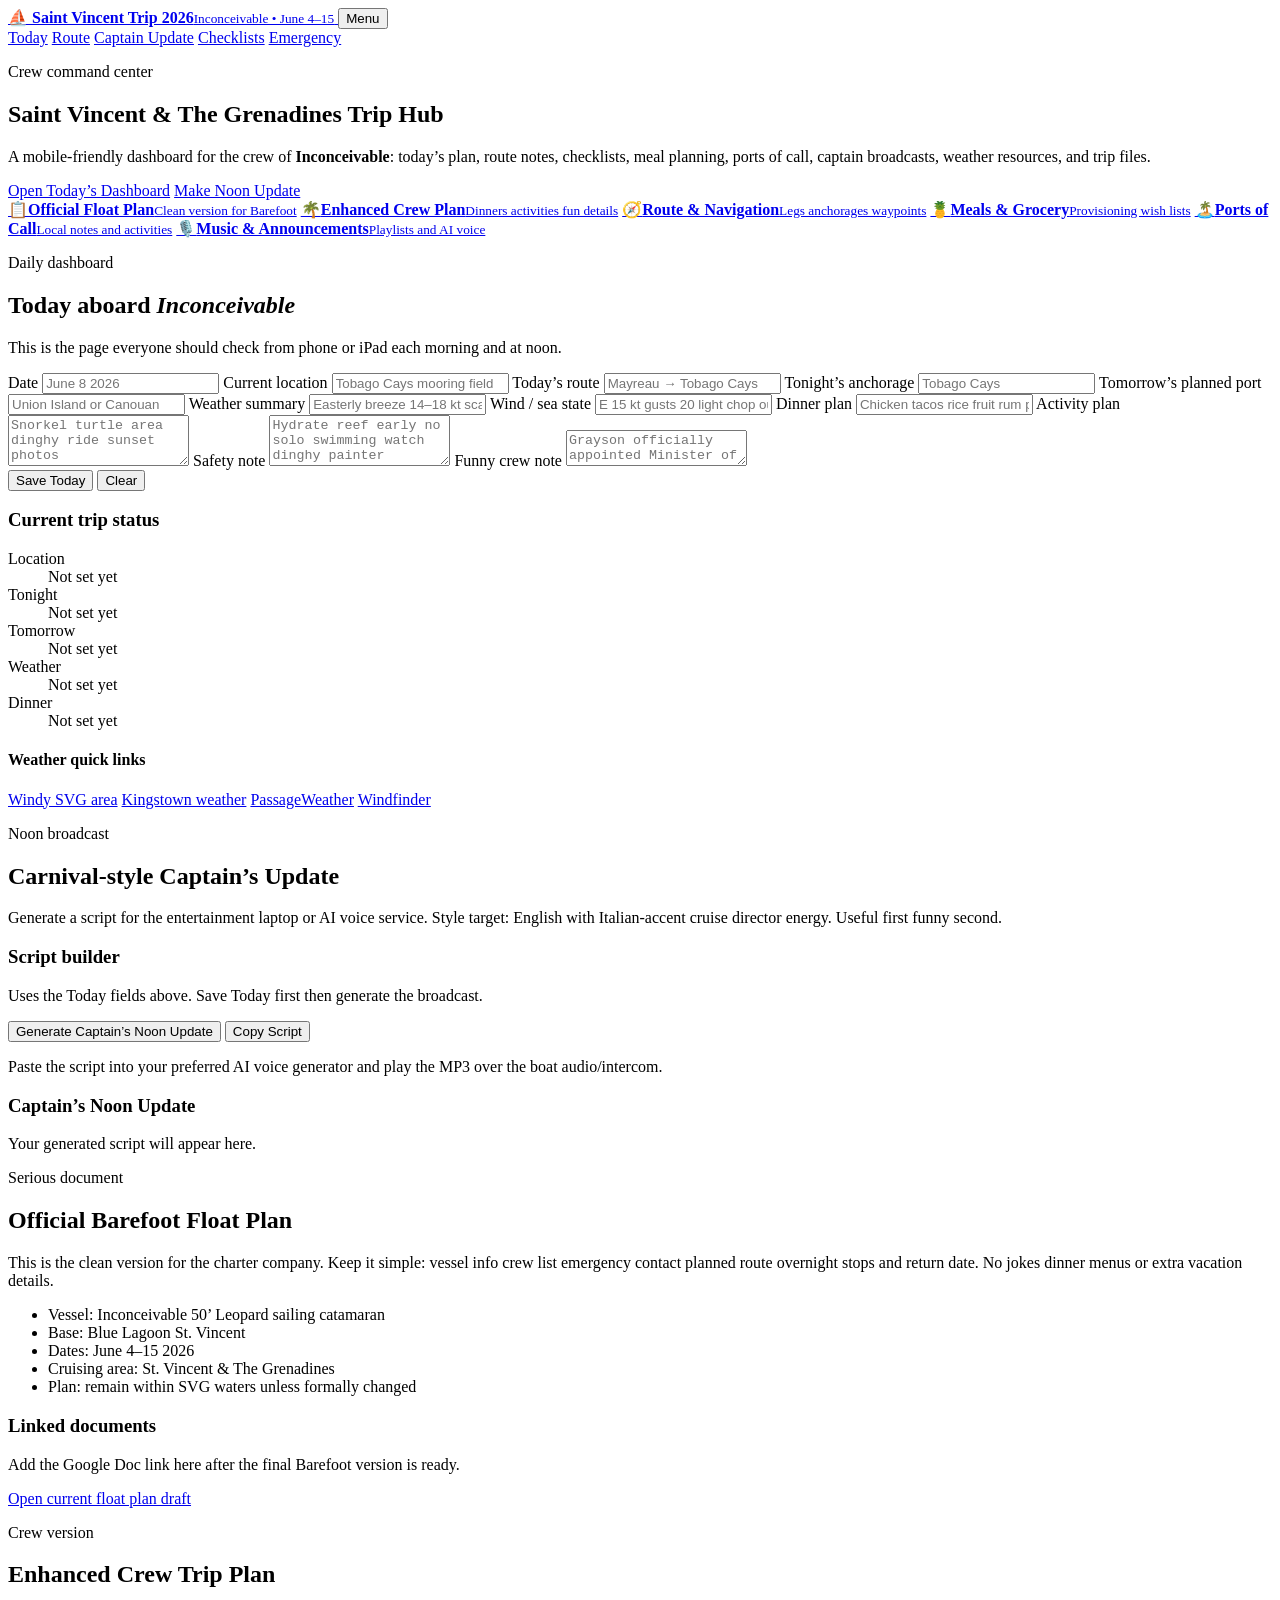
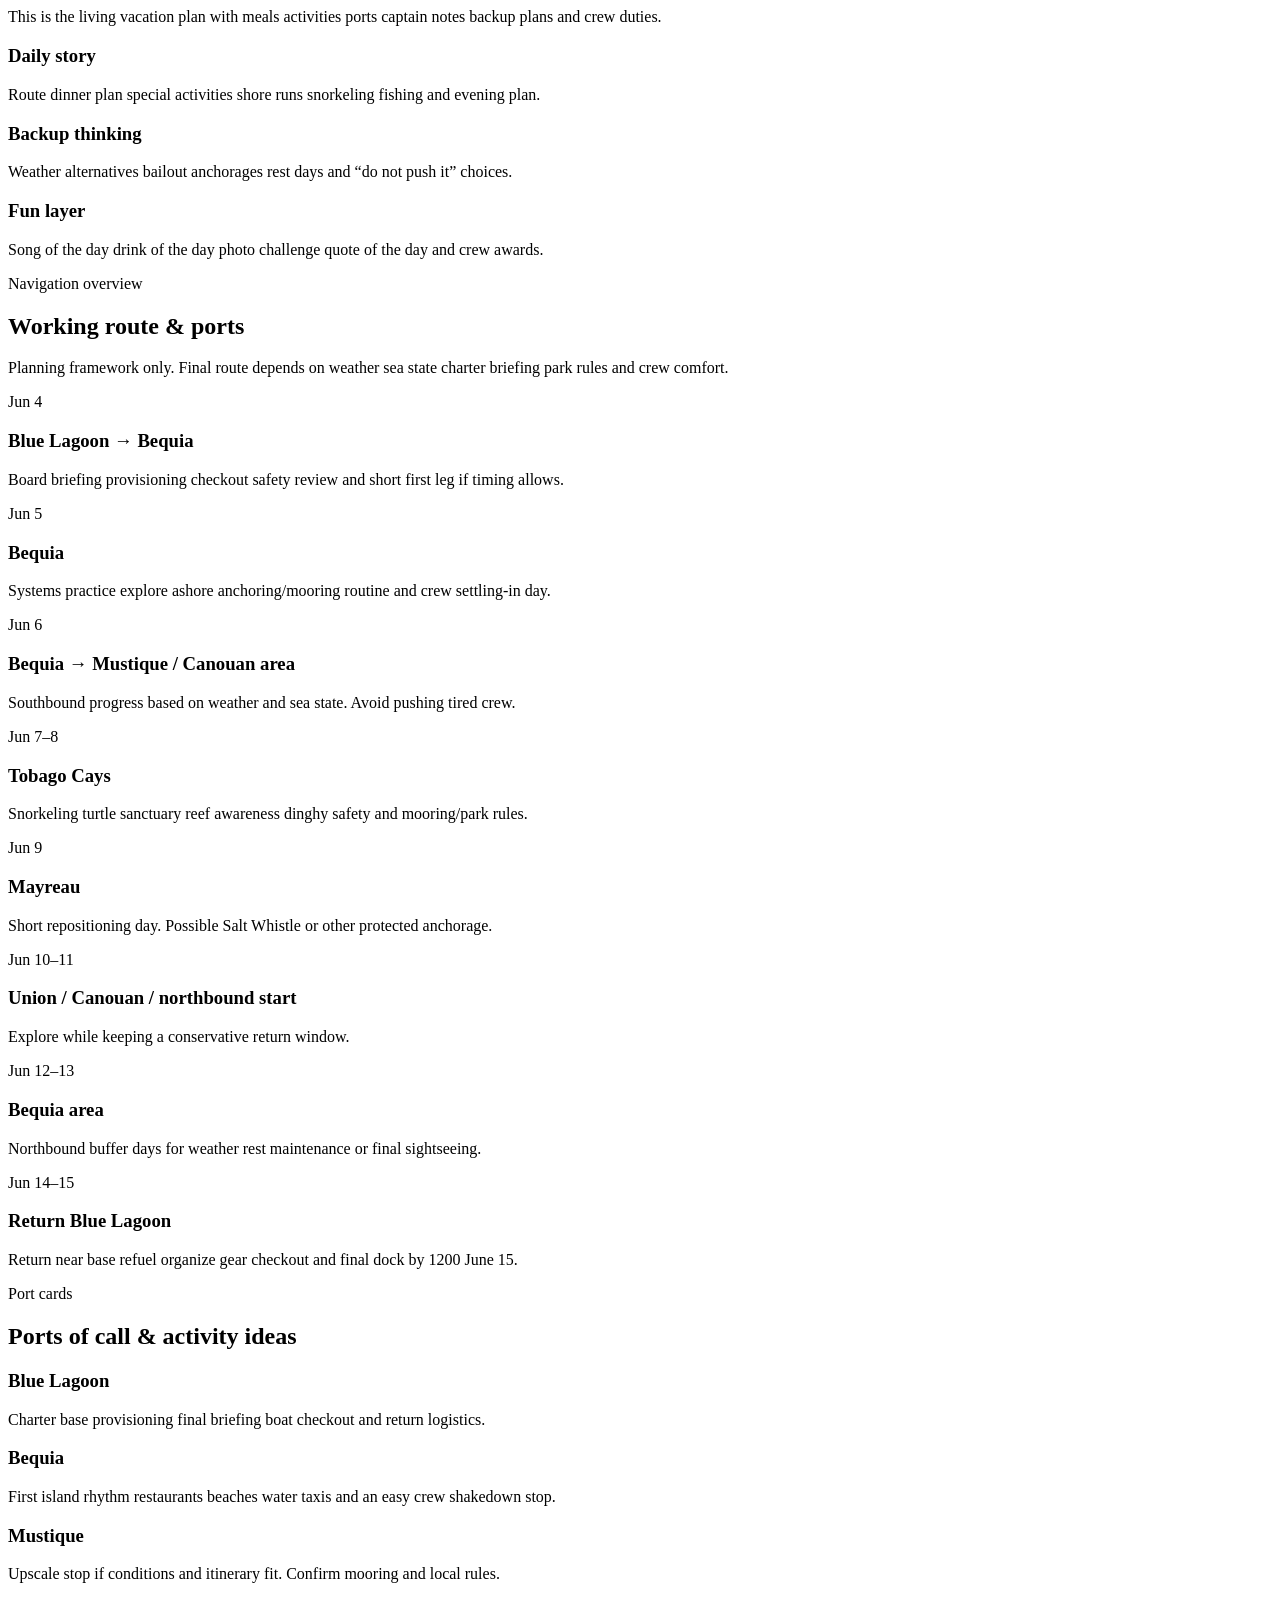
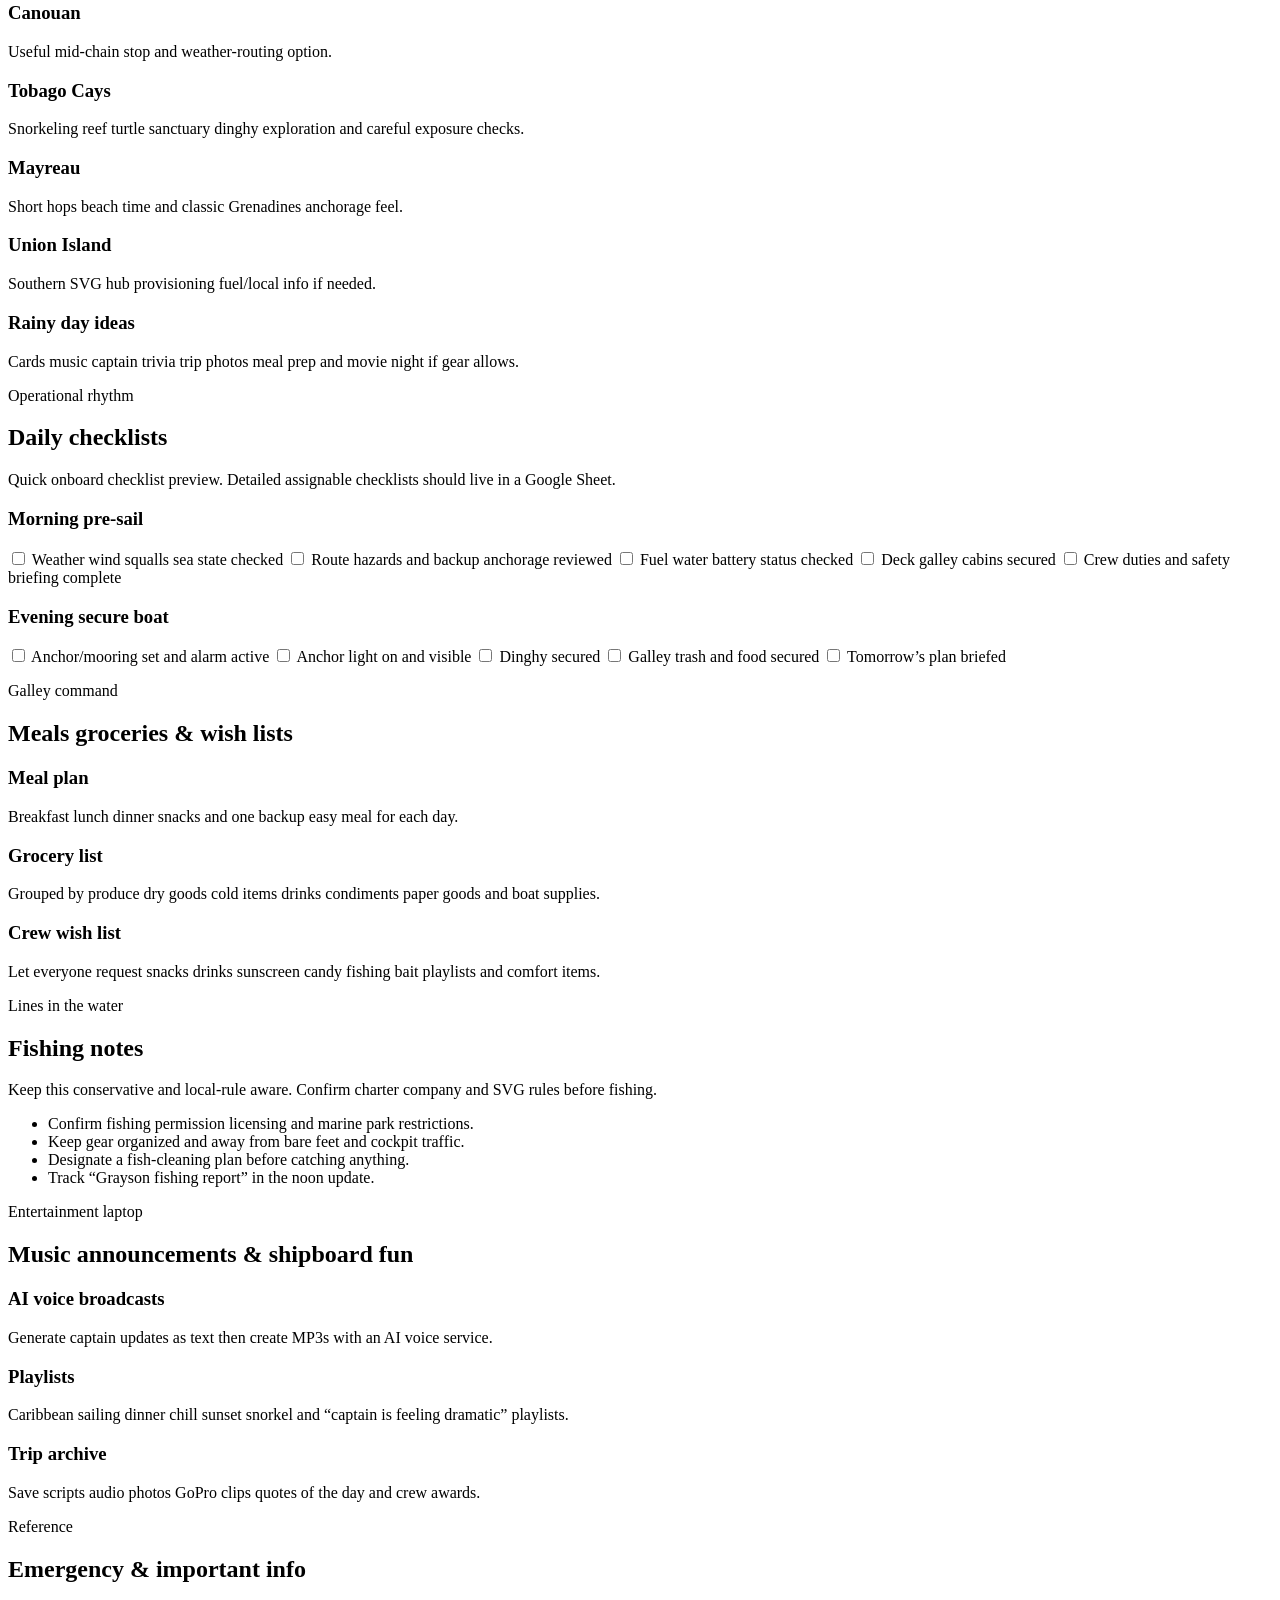
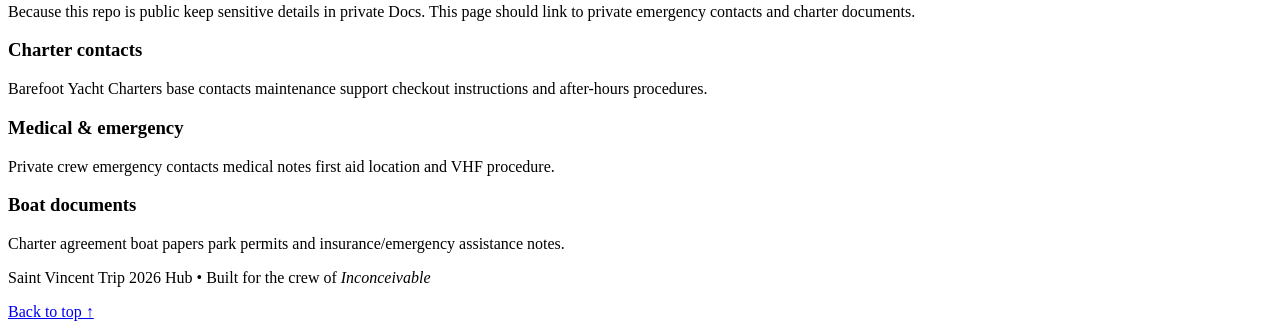
==== index.html @ 8009d91e "Add robust trip dashboard HTML" ====
<!doctype html>
<html lang="en">
<head>
  <meta charset="utf-8" />
  <meta name="viewport" content="width=device-width, initial-scale=1" />
  <meta name="theme-color" content="#06384f" />
  <title>Saint Vincent Trip 2026 Hub</title>
  <link rel="stylesheet" href="styles.css" />
</head>
<body>
  <header class="hero" id="top">
    <nav class="topbar" aria-label="Primary">
      <a class="brand" href="#top" aria-label="Saint Vincent Trip 2026 home">
        <span class="brand-mark">⛵</span>
        <span><strong>Saint Vincent Trip 2026</strong><small>Inconceivable • June 4–15</small></span>
      </a>
      <button class="nav-toggle" type="button" aria-expanded="false" aria-controls="navLinks">Menu</button>
      <div class="nav-links" id="navLinks">
        <a href="#today">Today</a>
        <a href="#route">Route</a>
        <a href="#captain">Captain Update</a>
        <a href="#checklists">Checklists</a>
        <a href="#emergency">Emergency</a>
      </div>
    </nav>

    <section class="hero-inner">
      <p class="eyebrow">Crew command center</p>
      <h1>Saint Vincent &amp; The Grenadines Trip Hub</h1>
      <p class="hero-copy">A mobile-friendly dashboard for the crew of <strong>Inconceivable</strong>: today’s plan, route notes, checklists, meal planning, ports of call, captain broadcasts, weather resources, and trip files.</p>
      <div class="hero-actions">
        <a class="button primary" href="#today">Open Today’s Dashboard</a>
        <a class="button secondary" href="#captain">Make Noon Update</a>
      </div>
    </section>
  </header>

  <main>
    <section class="dashboard-grid quick-cards" aria-label="Quick access cards">
      <a class="quick-card" href="#official"><span>📋</span><strong>Official Float Plan</strong><small>Clean version for Barefoot</small></a>
      <a class="quick-card" href="#enhanced"><span>🌴</span><strong>Enhanced Crew Plan</strong><small>Dinners activities fun details</small></a>
      <a class="quick-card" href="#route"><span>🧭</span><strong>Route &amp; Navigation</strong><small>Legs anchorages waypoints</small></a>
      <a class="quick-card" href="#meals"><span>🍍</span><strong>Meals &amp; Grocery</strong><small>Provisioning wish lists</small></a>
      <a class="quick-card" href="#ports"><span>🏝️</span><strong>Ports of Call</strong><small>Local notes and activities</small></a>
      <a class="quick-card" href="#media"><span>🎙️</span><strong>Music &amp; Announcements</strong><small>Playlists and AI voice</small></a>
    </section>

    <section class="panel today-panel" id="today">
      <div class="section-heading">
        <p class="eyebrow">Daily dashboard</p>
        <h2>Today aboard <em>Inconceivable</em></h2>
        <p>This is the page everyone should check from phone or iPad each morning and at noon.</p>
      </div>

      <div class="today-layout">
        <form class="today-form" id="todayForm">
          <label>Date <input name="date" type="text" placeholder="June 8 2026" /></label>
          <label>Current location <input name="location" type="text" placeholder="Tobago Cays mooring field" /></label>
          <label>Today’s route <input name="route" type="text" placeholder="Mayreau → Tobago Cays" /></label>
          <label>Tonight’s anchorage <input name="tonight" type="text" placeholder="Tobago Cays" /></label>
          <label>Tomorrow’s planned port <input name="tomorrow" type="text" placeholder="Union Island or Canouan" /></label>
          <label>Weather summary <input name="weather" type="text" placeholder="Easterly breeze 14–18 kt scattered clouds" /></label>
          <label>Wind / sea state <input name="wind" type="text" placeholder="E 15 kt gusts 20 light chop outside reef" /></label>
          <label>Dinner plan <input name="dinner" type="text" placeholder="Chicken tacos rice fruit rum punch" /></label>
          <label>Activity plan <textarea name="activities" rows="3" placeholder="Snorkel turtle area dinghy ride sunset photos"></textarea></label>
          <label>Safety note <textarea name="safety" rows="3" placeholder="Hydrate reef early no solo swimming watch dinghy painter"></textarea></label>
          <label>Funny crew note <textarea name="fun" rows="2" placeholder="Grayson officially appointed Minister of Fishing"></textarea></label>
          <div class="form-actions">
            <button class="button primary" type="submit">Save Today</button>
            <button class="button secondary" type="button" id="resetToday">Clear</button>
          </div>
        </form>

        <aside class="status-card" aria-live="polite">
          <h3>Current trip status</h3>
          <dl id="statusSummary">
            <div><dt>Location</dt><dd>Not set yet</dd></div>
            <div><dt>Tonight</dt><dd>Not set yet</dd></div>
            <div><dt>Tomorrow</dt><dd>Not set yet</dd></div>
            <div><dt>Weather</dt><dd>Not set yet</dd></div>
            <div><dt>Dinner</dt><dd>Not set yet</dd></div>
          </dl>
          <div class="weather-box">
            <h4>Weather quick links</h4>
            <a href="https://www.windy.com/?13.156,-61.228,9" target="_blank" rel="noreferrer">Windy SVG area</a>
            <a href="https://www.wunderground.com/weather/vc/kingstown" target="_blank" rel="noreferrer">Kingstown weather</a>
            <a href="https://www.passageweather.com/" target="_blank" rel="noreferrer">PassageWeather</a>
            <a href="https://www.windfinder.com/" target="_blank" rel="noreferrer">Windfinder</a>
          </div>
        </aside>
      </div>
    </section>

    <section class="panel" id="captain">
      <div class="section-heading">
        <p class="eyebrow">Noon broadcast</p>
        <h2>Carnival-style Captain’s Update</h2>
        <p>Generate a script for the entertainment laptop or AI voice service. Style target: English with Italian-accent cruise director energy. Useful first funny second.</p>
      </div>
      <div class="broadcast-layout">
        <div class="broadcast-card">
          <h3>Script builder</h3>
          <p>Uses the Today fields above. Save Today first then generate the broadcast.</p>
          <button class="button primary" id="generateBroadcast" type="button">Generate Captain’s Noon Update</button>
          <button class="button secondary" id="copyBroadcast" type="button">Copy Script</button>
          <p class="tiny">Paste the script into your preferred AI voice generator and play the MP3 over the boat audio/intercom.</p>
        </div>
        <article class="script-output" id="broadcastOutput">
          <h3>Captain’s Noon Update</h3>
          <p class="muted">Your generated script will appear here.</p>
        </article>
      </div>
    </section>

    <section class="panel two-column" id="official">
      <div>
        <p class="eyebrow">Serious document</p>
        <h2>Official Barefoot Float Plan</h2>
        <p>This is the clean version for the charter company. Keep it simple: vessel info crew list emergency contact planned route overnight stops and return date. No jokes dinner menus or extra vacation details.</p>
        <ul class="check-list">
          <li>Vessel: Inconceivable 50’ Leopard sailing catamaran</li>
          <li>Base: Blue Lagoon St. Vincent</li>
          <li>Dates: June 4–15 2026</li>
          <li>Cruising area: St. Vincent &amp; The Grenadines</li>
          <li>Plan: remain within SVG waters unless formally changed</li>
        </ul>
      </div>
      <div class="link-card">
        <h3>Linked documents</h3>
        <p>Add the Google Doc link here after the final Barefoot version is ready.</p>
        <a class="button secondary" href="https://docs.google.com/document/d/1U7uFfIAwEP8gvI1fS9NVlWsUPhJc2xnuEoc9IkSddBg/edit" target="_blank" rel="noreferrer">Open current float plan draft</a>
      </div>
    </section>

    <section class="panel" id="enhanced">
      <div class="section-heading">
        <p class="eyebrow">Crew version</p>
        <h2>Enhanced Crew Trip Plan</h2>
        <p>This is the living vacation plan with meals activities ports captain notes backup plans and crew duties.</p>
      </div>
      <div class="cards three">
        <article><h3>Daily story</h3><p>Route dinner plan special activities shore runs snorkeling fishing and evening plan.</p></article>
        <article><h3>Backup thinking</h3><p>Weather alternatives bailout anchorages rest days and “do not push it” choices.</p></article>
        <article><h3>Fun layer</h3><p>Song of the day drink of the day photo challenge quote of the day and crew awards.</p></article>
      </div>
    </section>

    <section class="panel" id="route">
      <div class="section-heading">
        <p class="eyebrow">Navigation overview</p>
        <h2>Working route &amp; ports</h2>
        <p>Planning framework only. Final route depends on weather sea state charter briefing park rules and crew comfort.</p>
      </div>
      <div class="timeline">
        <article><span>Jun 4</span><h3>Blue Lagoon → Bequia</h3><p>Board briefing provisioning checkout safety review and short first leg if timing allows.</p></article>
        <article><span>Jun 5</span><h3>Bequia</h3><p>Systems practice explore ashore anchoring/mooring routine and crew settling-in day.</p></article>
        <article><span>Jun 6</span><h3>Bequia → Mustique / Canouan area</h3><p>Southbound progress based on weather and sea state. Avoid pushing tired crew.</p></article>
        <article><span>Jun 7–8</span><h3>Tobago Cays</h3><p>Snorkeling turtle sanctuary reef awareness dinghy safety and mooring/park rules.</p></article>
        <article><span>Jun 9</span><h3>Mayreau</h3><p>Short repositioning day. Possible Salt Whistle or other protected anchorage.</p></article>
        <article><span>Jun 10–11</span><h3>Union / Canouan / northbound start</h3><p>Explore while keeping a conservative return window.</p></article>
        <article><span>Jun 12–13</span><h3>Bequia area</h3><p>Northbound buffer days for weather rest maintenance or final sightseeing.</p></article>
        <article><span>Jun 14–15</span><h3>Return Blue Lagoon</h3><p>Return near base refuel organize gear checkout and final dock by 1200 June 15.</p></article>
      </div>
    </section>

    <section class="panel" id="ports">
      <div class="section-heading">
        <p class="eyebrow">Port cards</p>
        <h2>Ports of call &amp; activity ideas</h2>
      </div>
      <div class="cards four">
        <article><h3>Blue Lagoon</h3><p>Charter base provisioning final briefing boat checkout and return logistics.</p></article>
        <article><h3>Bequia</h3><p>First island rhythm restaurants beaches water taxis and an easy crew shakedown stop.</p></article>
        <article><h3>Mustique</h3><p>Upscale stop if conditions and itinerary fit. Confirm mooring and local rules.</p></article>
        <article><h3>Canouan</h3><p>Useful mid-chain stop and weather-routing option.</p></article>
        <article><h3>Tobago Cays</h3><p>Snorkeling reef turtle sanctuary dinghy exploration and careful exposure checks.</p></article>
        <article><h3>Mayreau</h3><p>Short hops beach time and classic Grenadines anchorage feel.</p></article>
        <article><h3>Union Island</h3><p>Southern SVG hub provisioning fuel/local info if needed.</p></article>
        <article><h3>Rainy day ideas</h3><p>Cards music captain trivia trip photos meal prep and movie night if gear allows.</p></article>
      </div>
    </section>

    <section class="panel" id="checklists">
      <div class="section-heading">
        <p class="eyebrow">Operational rhythm</p>
        <h2>Daily checklists</h2>
        <p>Quick onboard checklist preview. Detailed assignable checklists should live in a Google Sheet.</p>
      </div>
      <div class="checklist-board">
        <article>
          <h3>Morning pre-sail</h3>
          <label><input type="checkbox" data-check="weather" /> Weather wind squalls sea state checked</label>
          <label><input type="checkbox" data-check="route" /> Route hazards and backup anchorage reviewed</label>
          <label><input type="checkbox" data-check="water" /> Fuel water battery status checked</label>
          <label><input type="checkbox" data-check="deck" /> Deck galley cabins secured</label>
          <label><input type="checkbox" data-check="crew" /> Crew duties and safety briefing complete</label>
        </article>
        <article>
          <h3>Evening secure boat</h3>
          <label><input type="checkbox" data-check="anchor" /> Anchor/mooring set and alarm active</label>
          <label><input type="checkbox" data-check="light" /> Anchor light on and visible</label>
          <label><input type="checkbox" data-check="dinghy" /> Dinghy secured</label>
          <label><input type="checkbox" data-check="galley" /> Galley trash and food secured</label>
          <label><input type="checkbox" data-check="tomorrow" /> Tomorrow’s plan briefed</label>
        </article>
      </div>
    </section>

    <section class="panel" id="meals">
      <div class="section-heading">
        <p class="eyebrow">Galley command</p>
        <h2>Meals groceries &amp; wish lists</h2>
      </div>
      <div class="cards three">
        <article><h3>Meal plan</h3><p>Breakfast lunch dinner snacks and one backup easy meal for each day.</p></article>
        <article><h3>Grocery list</h3><p>Grouped by produce dry goods cold items drinks condiments paper goods and boat supplies.</p></article>
        <article><h3>Crew wish list</h3><p>Let everyone request snacks drinks sunscreen candy fishing bait playlists and comfort items.</p></article>
      </div>
    </section>

    <section class="panel" id="fishing">
      <div class="section-heading">
        <p class="eyebrow">Lines in the water</p>
        <h2>Fishing notes</h2>
        <p>Keep this conservative and local-rule aware. Confirm charter company and SVG rules before fishing.</p>
      </div>
      <ul class="check-list">
        <li>Confirm fishing permission licensing and marine park restrictions.</li>
        <li>Keep gear organized and away from bare feet and cockpit traffic.</li>
        <li>Designate a fish-cleaning plan before catching anything.</li>
        <li>Track “Grayson fishing report” in the noon update.</li>
      </ul>
    </section>

    <section class="panel" id="media">
      <div class="section-heading">
        <p class="eyebrow">Entertainment laptop</p>
        <h2>Music announcements &amp; shipboard fun</h2>
      </div>
      <div class="cards three">
        <article><h3>AI voice broadcasts</h3><p>Generate captain updates as text then create MP3s with an AI voice service.</p></article>
        <article><h3>Playlists</h3><p>Caribbean sailing dinner chill sunset snorkel and “captain is feeling dramatic” playlists.</p></article>
        <article><h3>Trip archive</h3><p>Save scripts audio photos GoPro clips quotes of the day and crew awards.</p></article>
      </div>
    </section>

    <section class="panel" id="emergency">
      <div class="section-heading">
        <p class="eyebrow">Reference</p>
        <h2>Emergency &amp; important info</h2>
        <p>Because this repo is public keep sensitive details in private Docs. This page should link to private emergency contacts and charter documents.</p>
      </div>
      <div class="cards three">
        <article><h3>Charter contacts</h3><p>Barefoot Yacht Charters base contacts maintenance support checkout instructions and after-hours procedures.</p></article>
        <article><h3>Medical &amp; emergency</h3><p>Private crew emergency contacts medical notes first aid location and VHF procedure.</p></article>
        <article><h3>Boat documents</h3><p>Charter agreement boat papers park permits and insurance/emergency assistance notes.</p></article>
      </div>
    </section>
  </main>

  <footer>
    <p>Saint Vincent Trip 2026 Hub • Built for the crew of <em>Inconceivable</em></p>
    <a href="#top">Back to top ↑</a>
  </footer>

  <script src="app.js"></script>
</body>
</html>
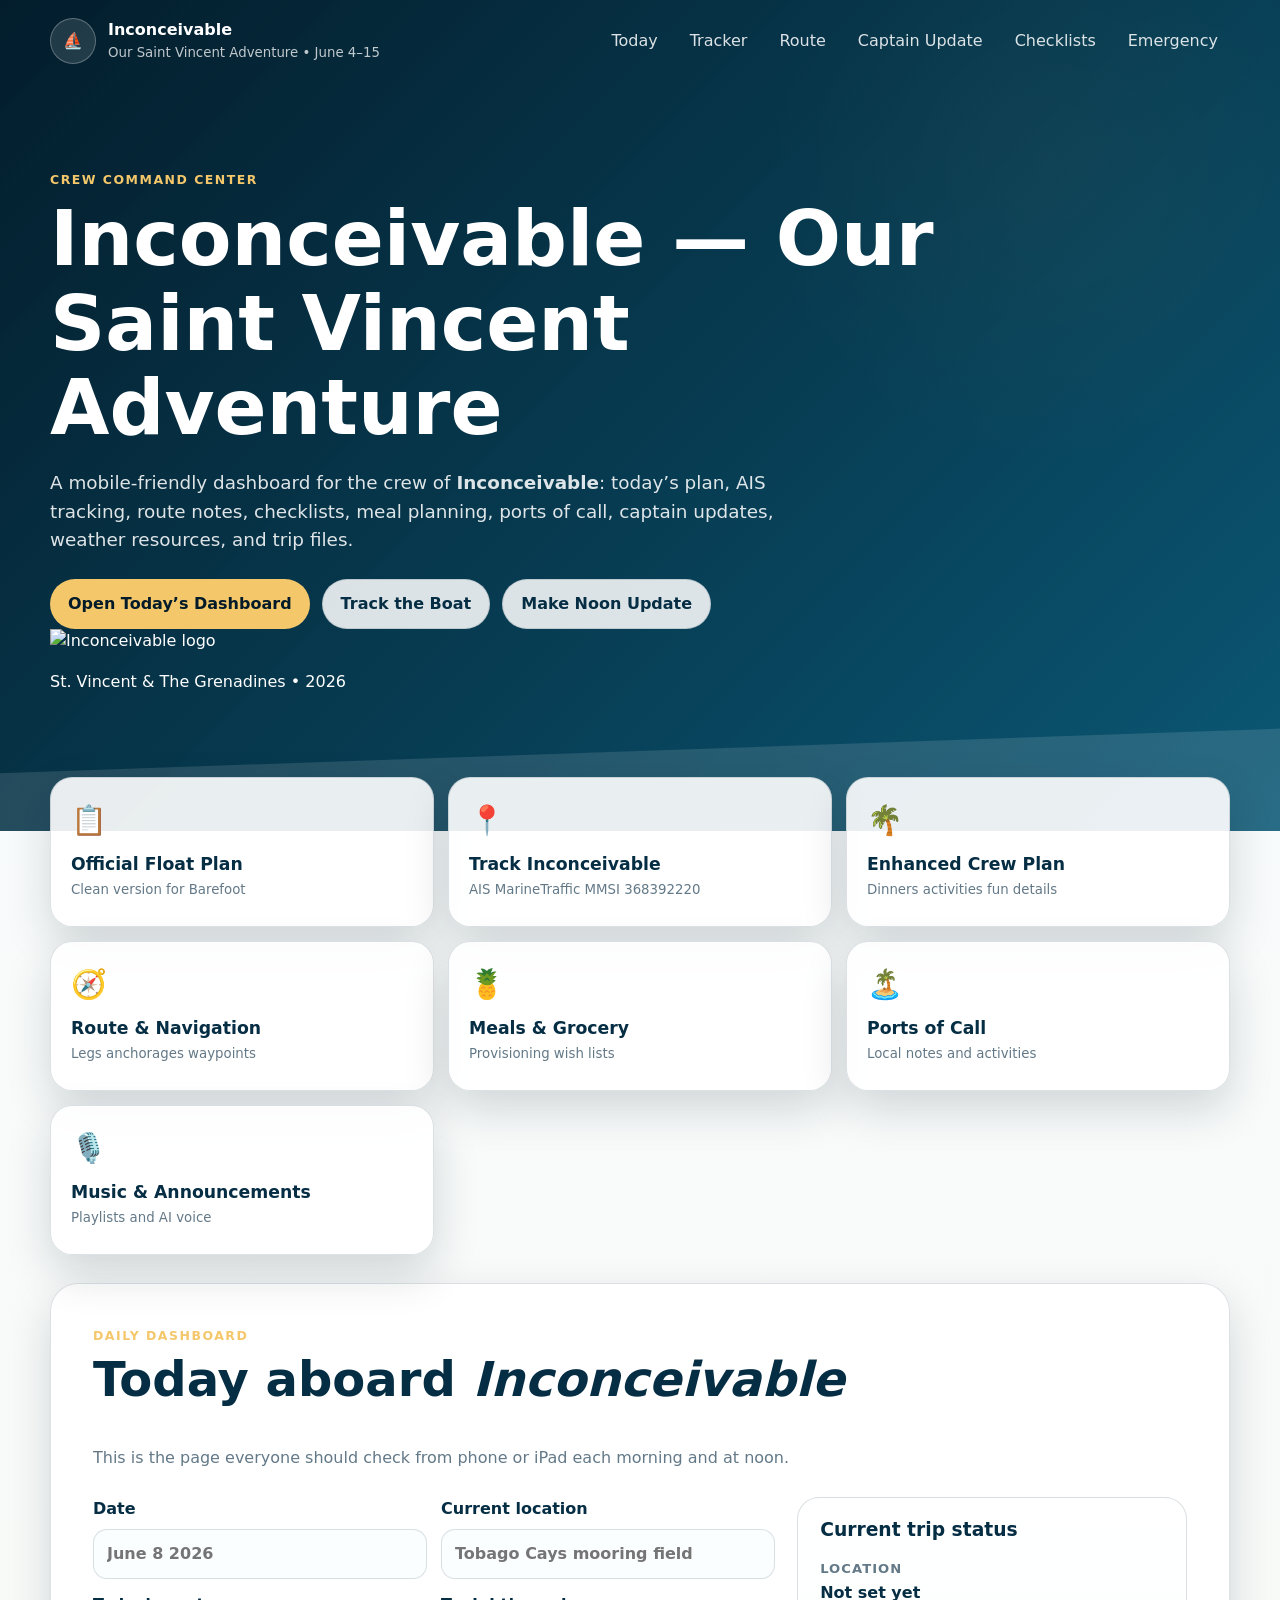
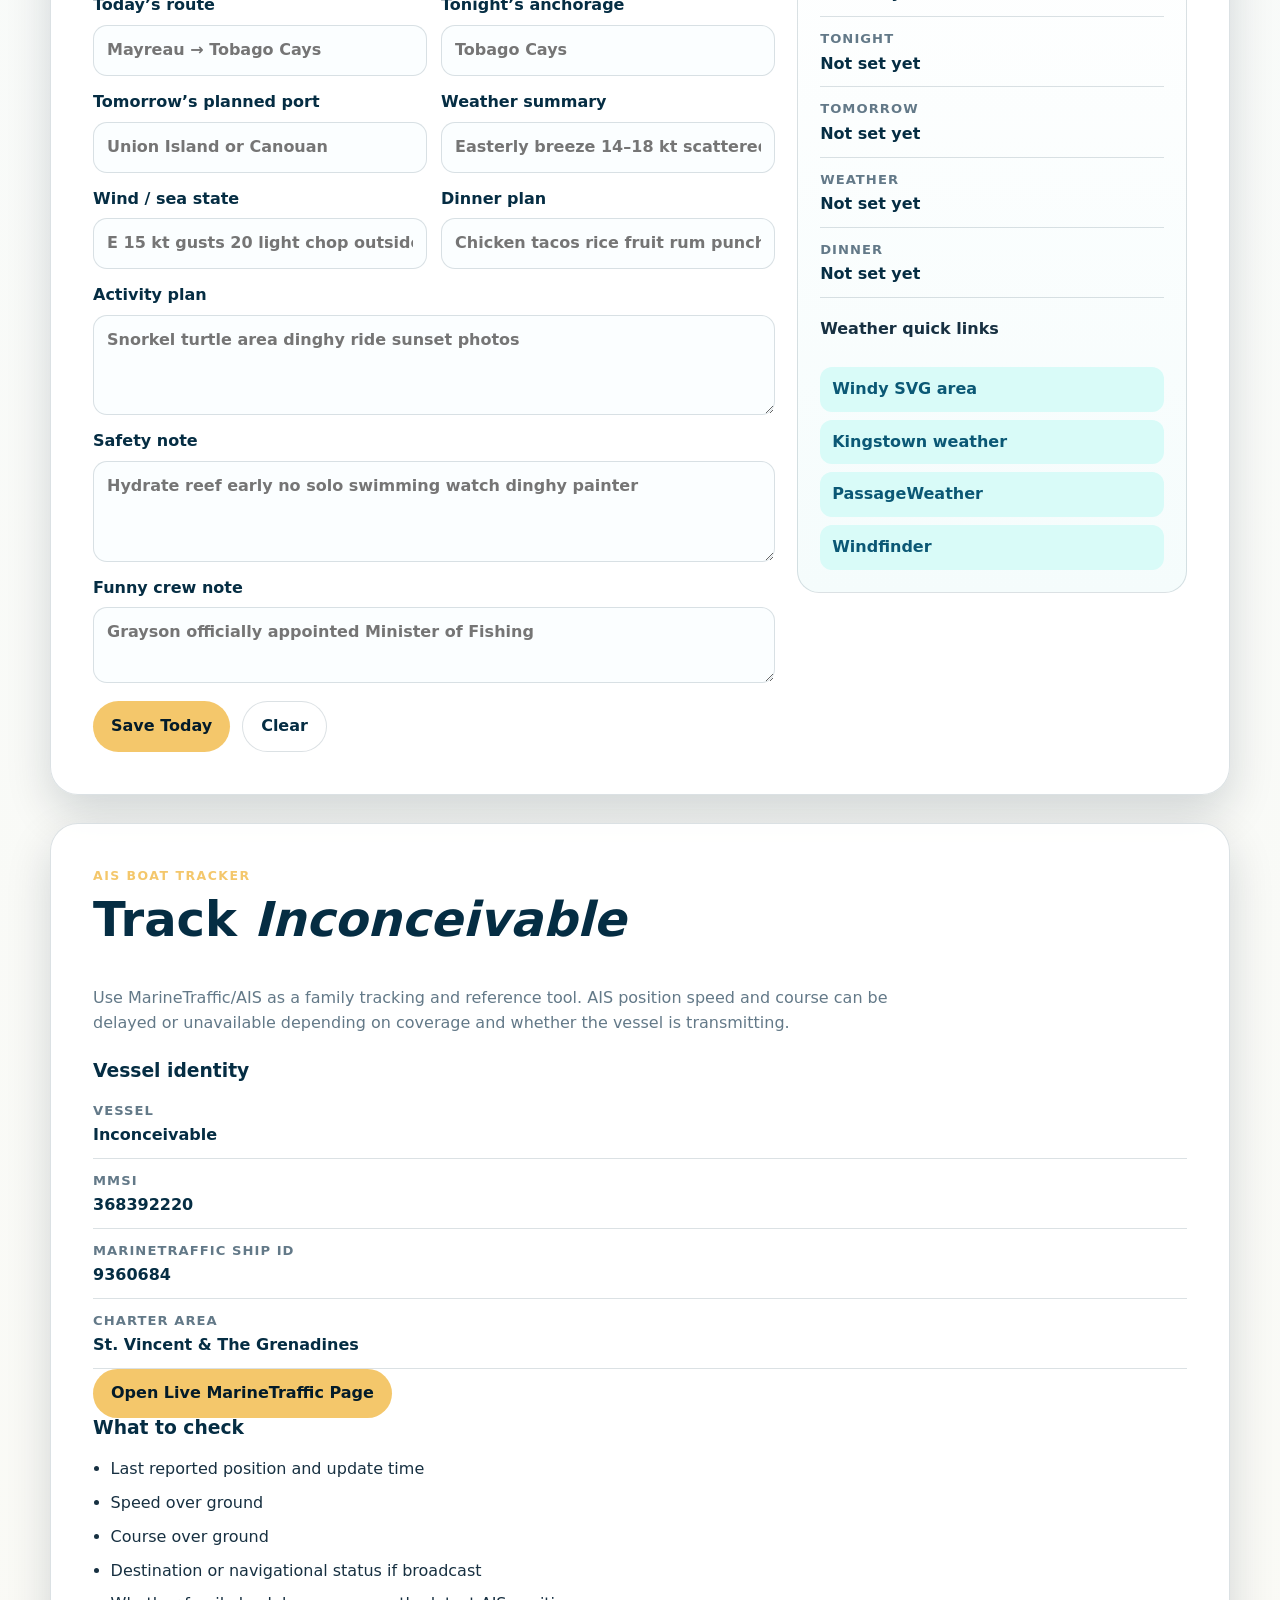
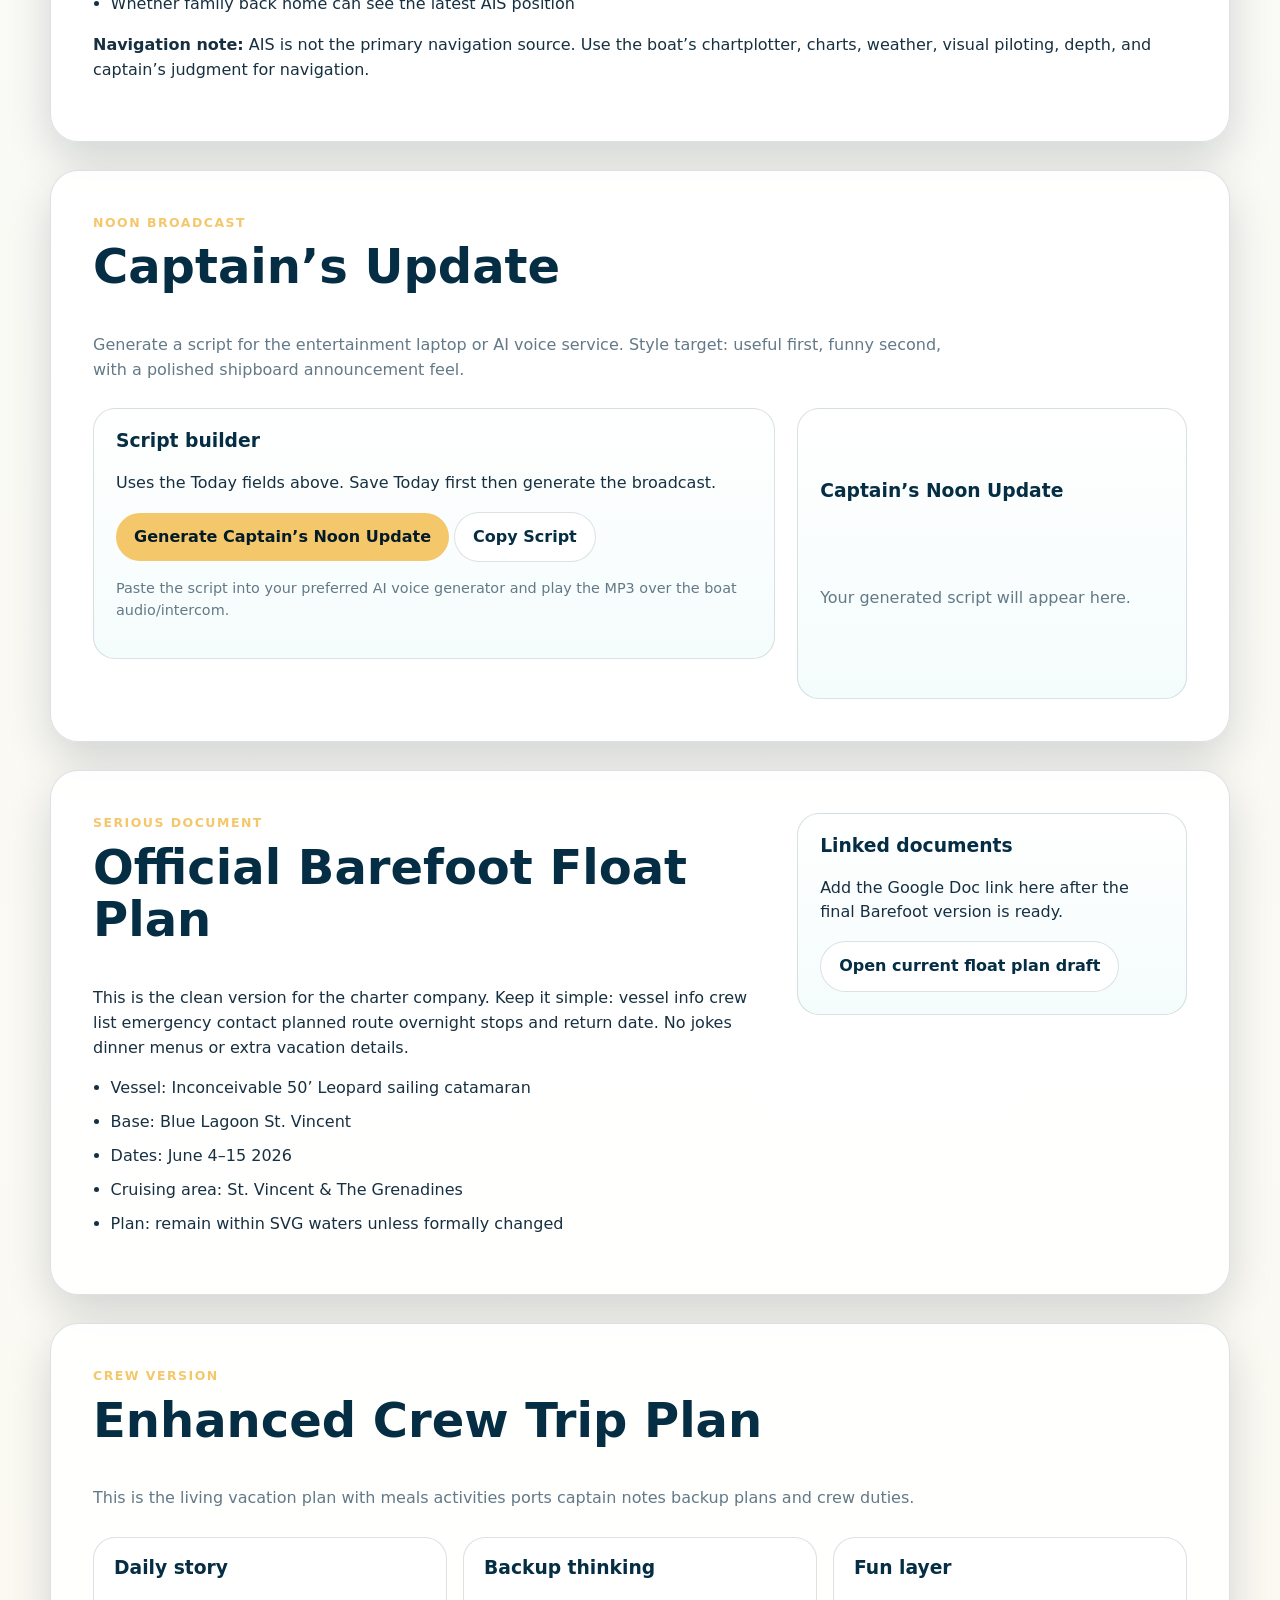
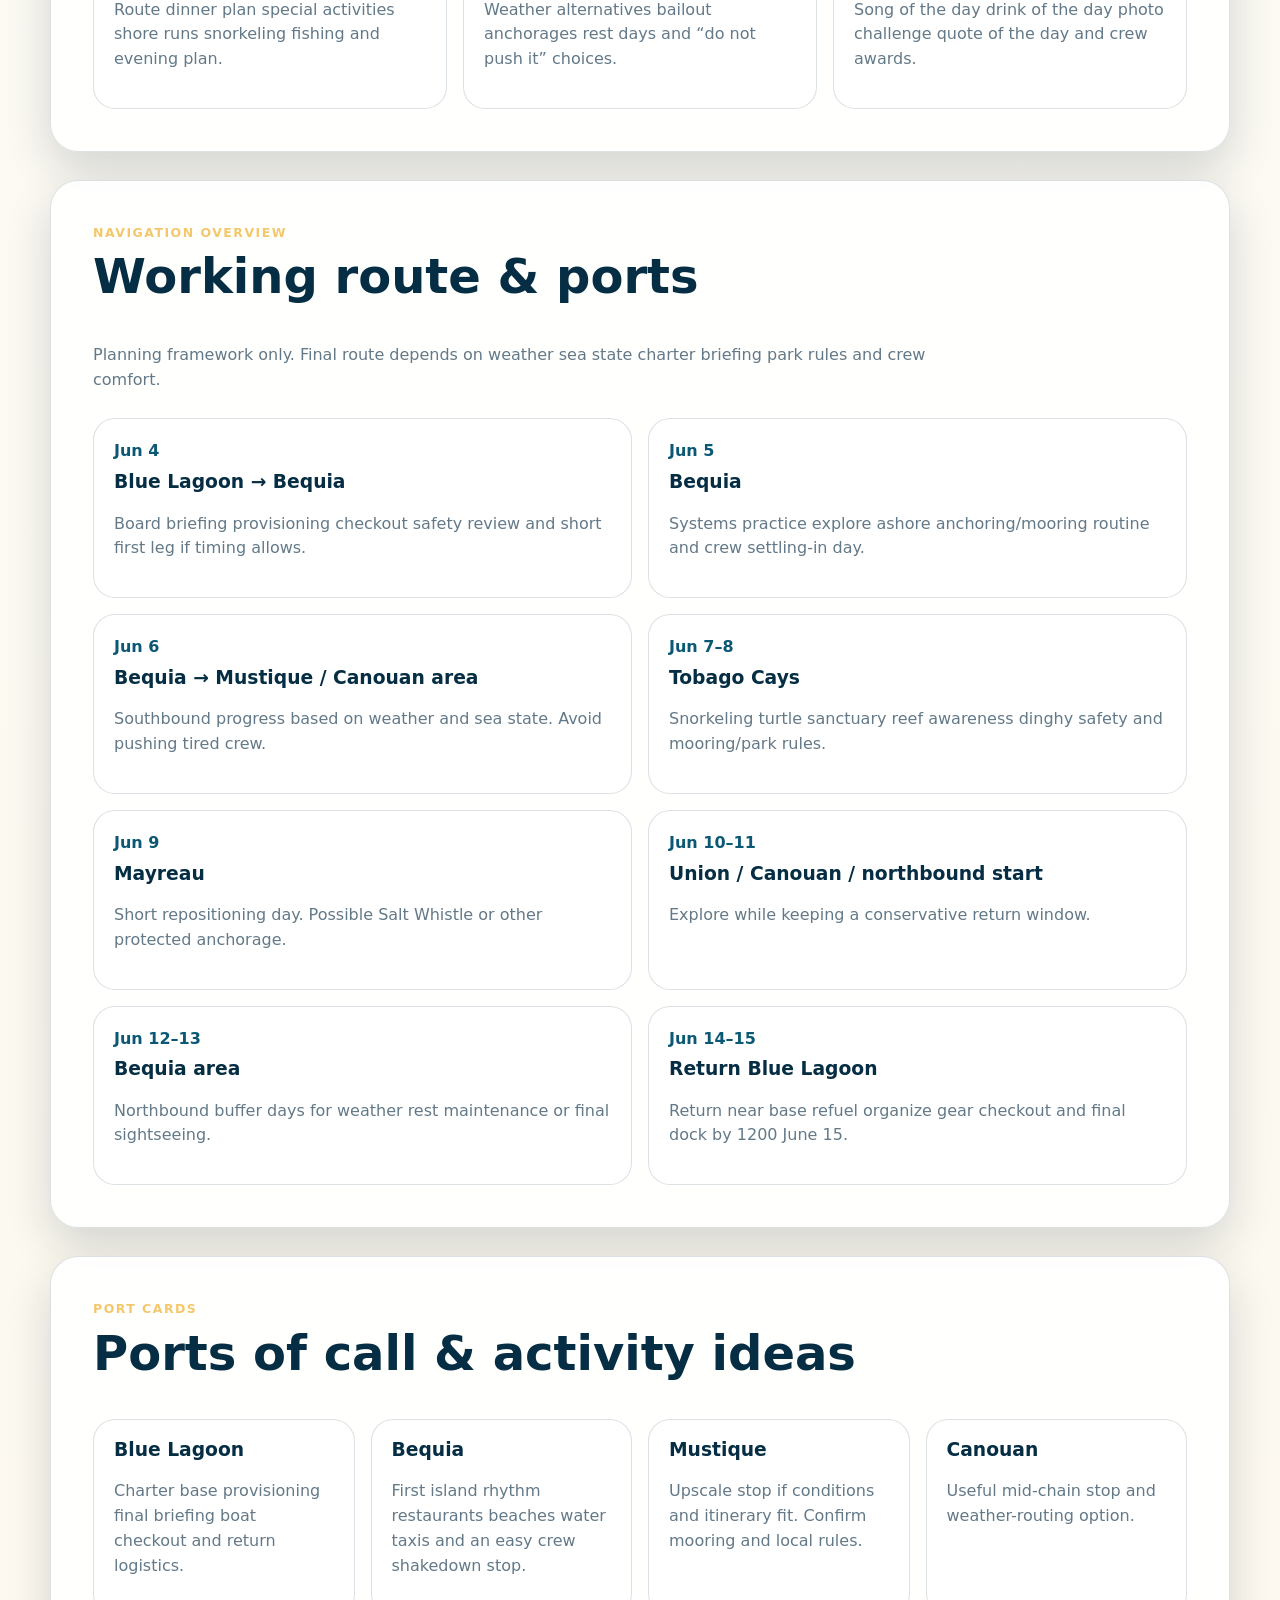
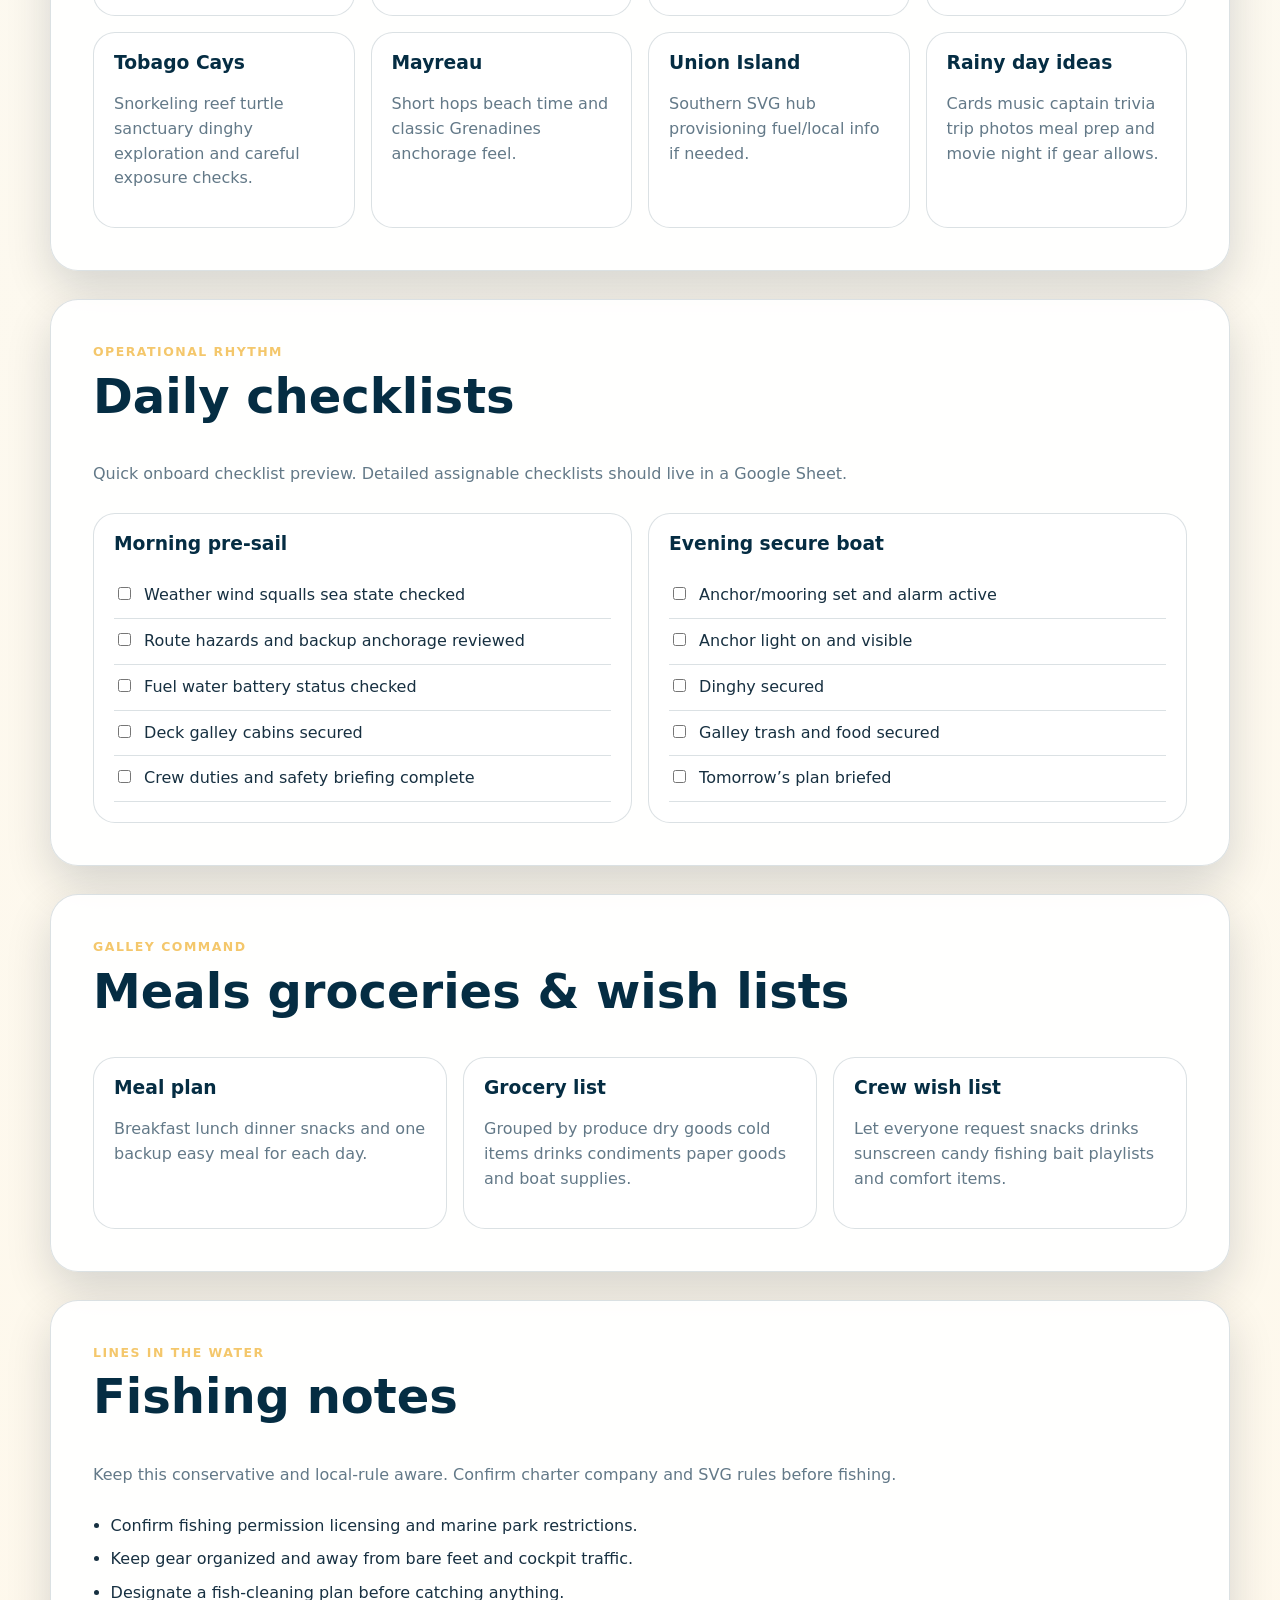
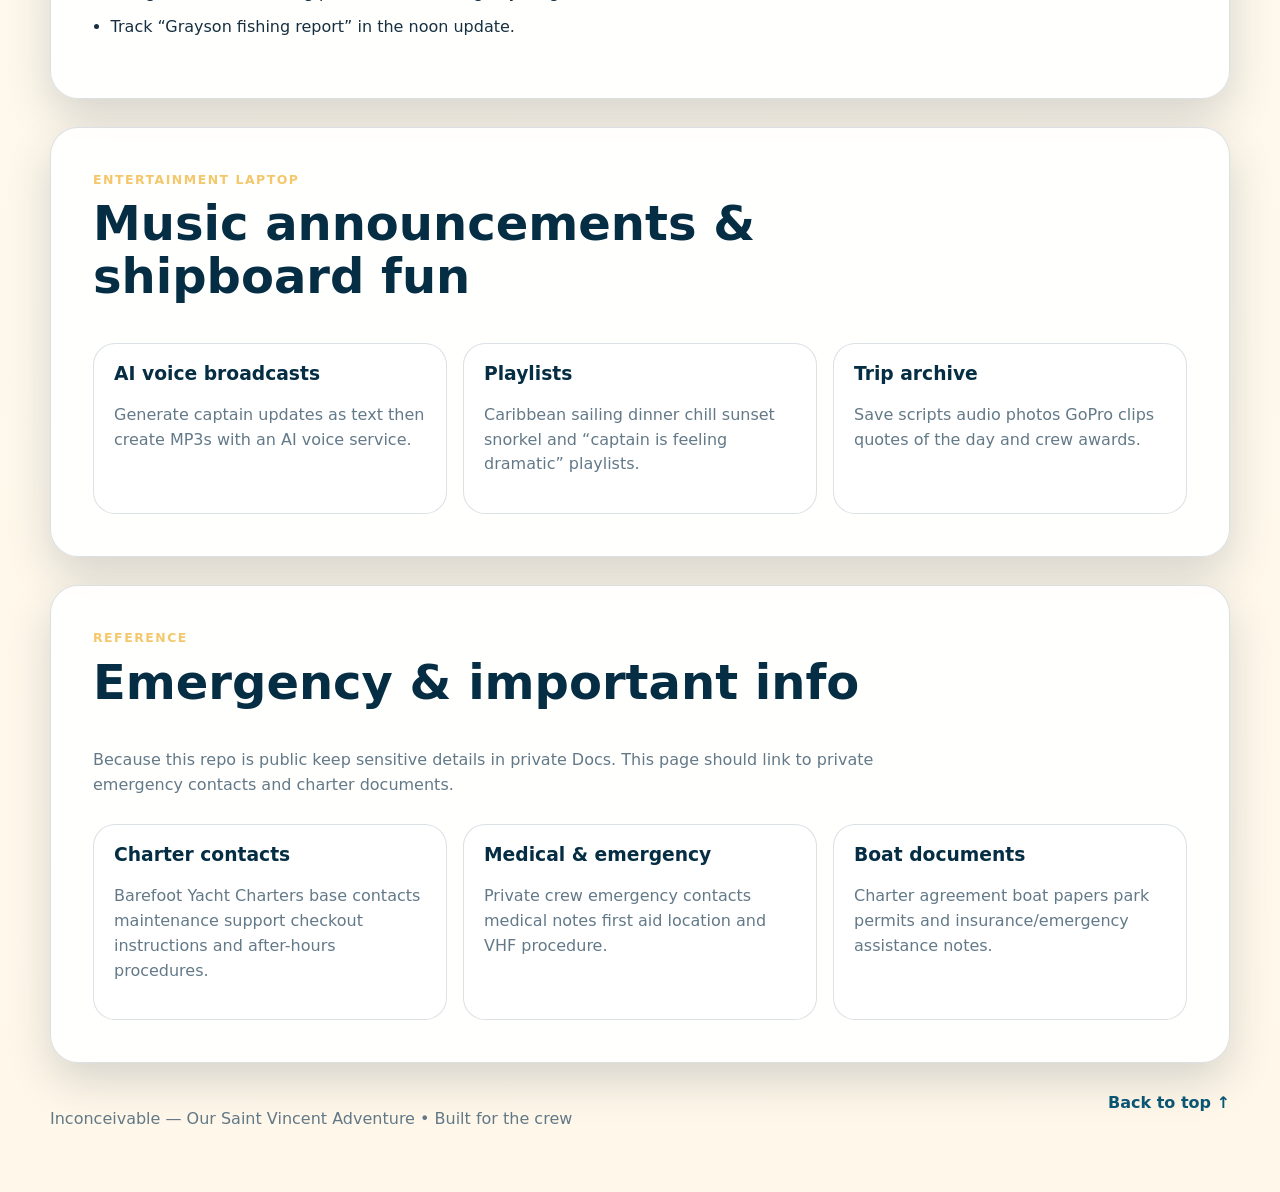
==== commit 030beb53: "Update trip hub with logo heading and AIS tracker" ====
--- a/index.html
+++ b/index.html
@@ -4,19 +4,21 @@
   <meta charset="utf-8" />
   <meta name="viewport" content="width=device-width, initial-scale=1" />
   <meta name="theme-color" content="#06384f" />
-  <title>Saint Vincent Trip 2026 Hub</title>
+  <title>Inconceivable — Our Saint Vincent Adventure</title>
   <link rel="stylesheet" href="styles.css" />
+  <link rel="stylesheet" href="trip-custom.css" />
 </head>
 <body>
   <header class="hero" id="top">
     <nav class="topbar" aria-label="Primary">
-      <a class="brand" href="#top" aria-label="Saint Vincent Trip 2026 home">
+      <a class="brand" href="#top" aria-label="Inconceivable trip hub home">
         <span class="brand-mark">⛵</span>
-        <span><strong>Saint Vincent Trip 2026</strong><small>Inconceivable • June 4–15</small></span>
+        <span><strong>Inconceivable</strong><small>Our Saint Vincent Adventure • June 4–15</small></span>
       </a>
       <button class="nav-toggle" type="button" aria-expanded="false" aria-controls="navLinks">Menu</button>
       <div class="nav-links" id="navLinks">
         <a href="#today">Today</a>
+        <a href="#tracker">Tracker</a>
         <a href="#route">Route</a>
         <a href="#captain">Captain Update</a>
         <a href="#checklists">Checklists</a>
@@ -25,12 +27,19 @@
     </nav>
 
     <section class="hero-inner">
-      <p class="eyebrow">Crew command center</p>
-      <h1>Saint Vincent &amp; The Grenadines Trip Hub</h1>
-      <p class="hero-copy">A mobile-friendly dashboard for the crew of <strong>Inconceivable</strong>: today’s plan, route notes, checklists, meal planning, ports of call, captain broadcasts, weather resources, and trip files.</p>
-      <div class="hero-actions">
-        <a class="button primary" href="#today">Open Today’s Dashboard</a>
-        <a class="button secondary" href="#captain">Make Noon Update</a>
+      <div class="hero-copy-wrap">
+        <p class="eyebrow">Crew command center</p>
+        <h1>Inconceivable — Our Saint Vincent Adventure</h1>
+        <p class="hero-copy">A mobile-friendly dashboard for the crew of <strong>Inconceivable</strong>: today’s plan, AIS tracking, route notes, checklists, meal planning, ports of call, captain updates, weather resources, and trip files.</p>
+        <div class="hero-actions">
+          <a class="button primary" href="#today">Open Today’s Dashboard</a>
+          <a class="button secondary" href="#tracker">Track the Boat</a>
+          <a class="button secondary" href="#captain">Make Noon Update</a>
+        </div>
+      </div>
+      <div class="hero-logo-card" aria-label="Inconceivable yacht logo">
+        <img src="[data-uri]" alt="Inconceivable logo" />
+        <p>St. Vincent &amp; The Grenadines • 2026</p>
       </div>
     </section>
   </header>
@@ -38,6 +47,7 @@
   <main>
     <section class="dashboard-grid quick-cards" aria-label="Quick access cards">
       <a class="quick-card" href="#official"><span>📋</span><strong>Official Float Plan</strong><small>Clean version for Barefoot</small></a>
+      <a class="quick-card" href="#tracker"><span>📍</span><strong>Track Inconceivable</strong><small>AIS MarineTraffic MMSI 368392220</small></a>
       <a class="quick-card" href="#enhanced"><span>🌴</span><strong>Enhanced Crew Plan</strong><small>Dinners activities fun details</small></a>
       <a class="quick-card" href="#route"><span>🧭</span><strong>Route &amp; Navigation</strong><small>Legs anchorages waypoints</small></a>
       <a class="quick-card" href="#meals"><span>🍍</span><strong>Meals &amp; Grocery</strong><small>Provisioning wish lists</small></a>
@@ -91,11 +101,42 @@
       </div>
     </section>
 
+    <section class="panel tracker-panel" id="tracker">
+      <div class="section-heading">
+        <p class="eyebrow">AIS boat tracker</p>
+        <h2>Track <em>Inconceivable</em></h2>
+        <p>Use MarineTraffic/AIS as a family tracking and reference tool. AIS position speed and course can be delayed or unavailable depending on coverage and whether the vessel is transmitting.</p>
+      </div>
+      <div class="tracker-layout">
+        <article class="tracker-card">
+          <h3>Vessel identity</h3>
+          <dl>
+            <div><dt>Vessel</dt><dd>Inconceivable</dd></div>
+            <div><dt>MMSI</dt><dd>368392220</dd></div>
+            <div><dt>MarineTraffic ship ID</dt><dd>9360684</dd></div>
+            <div><dt>Charter area</dt><dd>St. Vincent &amp; The Grenadines</dd></div>
+          </dl>
+          <a class="button primary tracker-button" href="https://www.marinetraffic.com/en/ais/details/ships/shipid:9360684" target="_blank" rel="noreferrer">Open Live MarineTraffic Page</a>
+        </article>
+        <article class="tracker-card">
+          <h3>What to check</h3>
+          <ul class="check-list">
+            <li>Last reported position and update time</li>
+            <li>Speed over ground</li>
+            <li>Course over ground</li>
+            <li>Destination or navigational status if broadcast</li>
+            <li>Whether family back home can see the latest AIS position</li>
+          </ul>
+          <p class="tracker-note"><strong>Navigation note:</strong> AIS is not the primary navigation source. Use the boat’s chartplotter, charts, weather, visual piloting, depth, and captain’s judgment for navigation.</p>
+        </article>
+      </div>
+    </section>
+
     <section class="panel" id="captain">
       <div class="section-heading">
         <p class="eyebrow">Noon broadcast</p>
-        <h2>Carnival-style Captain’s Update</h2>
-        <p>Generate a script for the entertainment laptop or AI voice service. Style target: English with Italian-accent cruise director energy. Useful first funny second.</p>
+        <h2>Captain’s Update</h2>
+        <p>Generate a script for the entertainment laptop or AI voice service. Style target: useful first, funny second, with a polished shipboard announcement feel.</p>
       </div>
       <div class="broadcast-layout">
         <div class="broadcast-card">
@@ -259,7 +300,7 @@
   </main>
 
   <footer>
-    <p>Saint Vincent Trip 2026 Hub • Built for the crew of <em>Inconceivable</em></p>
+    <p>Inconceivable — Our Saint Vincent Adventure • Built for the crew</p>
     <a href="#top">Back to top ↑</a>
   </footer>
 
--- a/styles.css
+++ b/styles.css
@@ -0,0 +1,265 @@
+:root {
+  --navy: #052d43;
+  --deep: #031b29;
+  --blue: #0b5875;
+  --aqua: #5fd4d8;
+  --sea: #d9fbf8;
+  --gold: #f4c76b;
+  --sand: #f8f1df;
+  --paper: #ffffff;
+  --ink: #173041;
+  --muted: #637988;
+  --line: rgba(5, 45, 67, 0.14);
+  --shadow: 0 18px 45px rgba(3, 27, 41, 0.16);
+  --radius: 22px;
+}
+
+* { box-sizing: border-box; }
+html { scroll-behavior: smooth; }
+body {
+  margin: 0;
+  font-family: ui-sans-serif, system-ui, -apple-system, BlinkMacSystemFont, "Segoe UI", sans-serif;
+  color: var(--ink);
+  background:
+    radial-gradient(circle at top left, rgba(95, 212, 216, 0.22), transparent 34rem),
+    linear-gradient(180deg, #f7fbfc 0%, #fff8ea 100%);
+  line-height: 1.55;
+}
+
+a { color: inherit; }
+button, input, textarea { font: inherit; }
+
+.hero {
+  min-height: 72vh;
+  background:
+    linear-gradient(135deg, rgba(3, 27, 41, 0.93), rgba(11, 88, 117, 0.82)),
+    radial-gradient(circle at 82% 20%, rgba(244, 199, 107, 0.28), transparent 18rem),
+    linear-gradient(135deg, #06384f, #0b5875);
+  color: white;
+  overflow: hidden;
+  position: relative;
+}
+
+.hero::after {
+  content: "";
+  position: absolute;
+  inset: auto -10% -40px -10%;
+  height: 120px;
+  background: rgba(255, 255, 255, 0.12);
+  transform: rotate(-2deg);
+}
+
+.topbar {
+  width: min(1180px, calc(100% - 32px));
+  margin: 0 auto;
+  padding: 18px 0;
+  display: flex;
+  justify-content: space-between;
+  align-items: center;
+  gap: 18px;
+  position: relative;
+  z-index: 2;
+}
+
+.brand {
+  display: flex;
+  gap: 12px;
+  align-items: center;
+  text-decoration: none;
+}
+.brand-mark {
+  width: 46px;
+  height: 46px;
+  display: grid;
+  place-items: center;
+  border: 1px solid rgba(255,255,255,.28);
+  border-radius: 50%;
+  background: rgba(255,255,255,.12);
+}
+.brand small { display: block; color: rgba(255,255,255,.75); }
+
+.nav-toggle {
+  display: none;
+  border: 1px solid rgba(255,255,255,.35);
+  color: white;
+  background: rgba(255,255,255,.1);
+  border-radius: 999px;
+  padding: 10px 14px;
+}
+.nav-links { display: flex; gap: 8px; align-items: center; flex-wrap: wrap; }
+.nav-links a {
+  text-decoration: none;
+  color: rgba(255,255,255,.86);
+  padding: 9px 12px;
+  border-radius: 999px;
+}
+.nav-links a:hover { background: rgba(255,255,255,.13); color: white; }
+
+.hero-inner {
+  width: min(1180px, calc(100% - 32px));
+  margin: 0 auto;
+  padding: 88px 0 120px;
+  position: relative;
+  z-index: 1;
+}
+.eyebrow {
+  margin: 0 0 8px;
+  color: var(--gold);
+  font-weight: 800;
+  text-transform: uppercase;
+  letter-spacing: .12em;
+  font-size: .78rem;
+}
+h1, h2, h3, h4 { line-height: 1.1; margin-top: 0; }
+h1 { font-size: clamp(2.4rem, 6vw, 5.4rem); max-width: 920px; margin-bottom: 18px; }
+h2 { font-size: clamp(1.7rem, 4vw, 3rem); color: var(--navy); }
+h3 { color: var(--navy); }
+.hero-copy { max-width: 760px; font-size: 1.15rem; color: rgba(255,255,255,.87); }
+.hero-actions, .form-actions { display: flex; flex-wrap: wrap; gap: 12px; margin-top: 24px; }
+
+.button {
+  border: 0;
+  border-radius: 999px;
+  padding: 12px 18px;
+  text-decoration: none;
+  display: inline-flex;
+  align-items: center;
+  justify-content: center;
+  gap: 8px;
+  cursor: pointer;
+  font-weight: 800;
+  transition: transform .15s ease, box-shadow .15s ease;
+}
+.button:hover { transform: translateY(-1px); box-shadow: var(--shadow); }
+.button.primary { background: var(--gold); color: var(--deep); }
+.button.secondary { background: rgba(255,255,255,.86); color: var(--navy); border: 1px solid var(--line); }
+.panel .button.secondary { background: var(--paper); }
+
+main {
+  width: min(1180px, calc(100% - 32px));
+  margin: -54px auto 0;
+  position: relative;
+  z-index: 3;
+}
+.dashboard-grid { display: grid; grid-template-columns: repeat(6, 1fr); gap: 14px; }
+.quick-cards { margin-bottom: 28px; }
+.quick-card {
+  grid-column: span 2;
+  min-height: 150px;
+  padding: 20px;
+  border-radius: var(--radius);
+  text-decoration: none;
+  background: rgba(255,255,255,.9);
+  border: 1px solid var(--line);
+  box-shadow: var(--shadow);
+}
+.quick-card span { font-size: 1.8rem; }
+.quick-card strong { display: block; margin-top: 8px; color: var(--navy); font-size: 1.08rem; }
+.quick-card small { color: var(--muted); }
+
+.panel {
+  background: rgba(255,255,255,.92);
+  border: 1px solid var(--line);
+  border-radius: calc(var(--radius) + 6px);
+  padding: clamp(22px, 4vw, 42px);
+  box-shadow: var(--shadow);
+  margin-bottom: 28px;
+}
+.section-heading { max-width: 850px; margin-bottom: 26px; }
+.section-heading p:last-child { color: var(--muted); }
+.today-layout, .broadcast-layout, .two-column {
+  display: grid;
+  grid-template-columns: minmax(0, 1.4fr) minmax(300px, .8fr);
+  gap: 22px;
+  align-items: start;
+}
+.today-form {
+  display: grid;
+  grid-template-columns: repeat(2, minmax(0, 1fr));
+  gap: 14px;
+}
+.today-form label { display: grid; gap: 7px; font-weight: 800; color: var(--navy); }
+.today-form label:nth-last-of-type(-n+3) { grid-column: 1 / -1; }
+input, textarea {
+  width: 100%;
+  border: 1px solid var(--line);
+  border-radius: 14px;
+  padding: 12px 13px;
+  color: var(--ink);
+  background: #fbfeff;
+}
+textarea { resize: vertical; }
+.form-actions { grid-column: 1 / -1; margin-top: 4px; }
+.status-card, .broadcast-card, .script-output, .link-card {
+  background: linear-gradient(180deg, #ffffff, #f5fcfc);
+  border: 1px solid var(--line);
+  border-radius: var(--radius);
+  padding: 22px;
+}
+dl { margin: 0; display: grid; gap: 12px; }
+dl div { border-bottom: 1px solid var(--line); padding-bottom: 10px; }
+dt { color: var(--muted); font-size: .82rem; text-transform: uppercase; letter-spacing: .08em; font-weight: 900; }
+dd { margin: 2px 0 0; color: var(--navy); font-weight: 800; }
+.weather-box { margin-top: 22px; display: grid; gap: 8px; }
+.weather-box a { display: block; padding: 10px 12px; border-radius: 12px; background: var(--sea); text-decoration: none; font-weight: 800; color: var(--blue); }
+
+.cards { display: grid; gap: 16px; }
+.cards.three { grid-template-columns: repeat(3, minmax(0, 1fr)); }
+.cards.four { grid-template-columns: repeat(4, minmax(0, 1fr)); }
+.cards article, .timeline article, .checklist-board article {
+  background: #fff;
+  border: 1px solid var(--line);
+  border-radius: var(--radius);
+  padding: 20px;
+}
+.cards p, .timeline p { color: var(--muted); }
+.timeline { display: grid; grid-template-columns: repeat(2, minmax(0, 1fr)); gap: 16px; }
+.timeline span { display: inline-block; color: var(--blue); font-weight: 900; margin-bottom: 8px; }
+.check-list { padding-left: 1.1rem; }
+.check-list li { margin: 9px 0; }
+.checklist-board { display: grid; grid-template-columns: repeat(2, minmax(0, 1fr)); gap: 16px; }
+.checklist-board label { display: block; padding: 10px 0; border-bottom: 1px solid var(--line); }
+.checklist-board input { width: auto; margin-right: 8px; }
+.script-output { min-height: 260px; white-space: pre-wrap; }
+.muted { color: var(--muted); }
+.tiny { color: var(--muted); font-size: .9rem; }
+
+footer {
+  width: min(1180px, calc(100% - 32px));
+  margin: 28px auto 44px;
+  color: var(--muted);
+  display: flex;
+  justify-content: space-between;
+  gap: 16px;
+  flex-wrap: wrap;
+}
+footer a { color: var(--blue); font-weight: 800; text-decoration: none; }
+
+@media (max-width: 920px) {
+  .dashboard-grid { grid-template-columns: repeat(2, 1fr); }
+  .quick-card { grid-column: span 1; }
+  .today-layout, .broadcast-layout, .two-column, .timeline, .checklist-board { grid-template-columns: 1fr; }
+  .cards.three, .cards.four { grid-template-columns: repeat(2, minmax(0, 1fr)); }
+}
+
+@media (max-width: 680px) {
+  .nav-toggle { display: inline-flex; }
+  .nav-links {
+    display: none;
+    position: absolute;
+    top: 74px;
+    left: 0;
+    right: 0;
+    background: rgba(3,27,41,.96);
+    border: 1px solid rgba(255,255,255,.18);
+    border-radius: 20px;
+    padding: 12px;
+  }
+  .nav-links.open { display: grid; }
+  .nav-links a { padding: 12px; }
+  .hero-inner { padding-top: 56px; }
+  .dashboard-grid, .cards.three, .cards.four, .today-form { grid-template-columns: 1fr; }
+  .quick-card { min-height: 118px; }
+  main { width: min(100% - 20px, 1180px); }
+  .panel { padding: 20px; }
+}
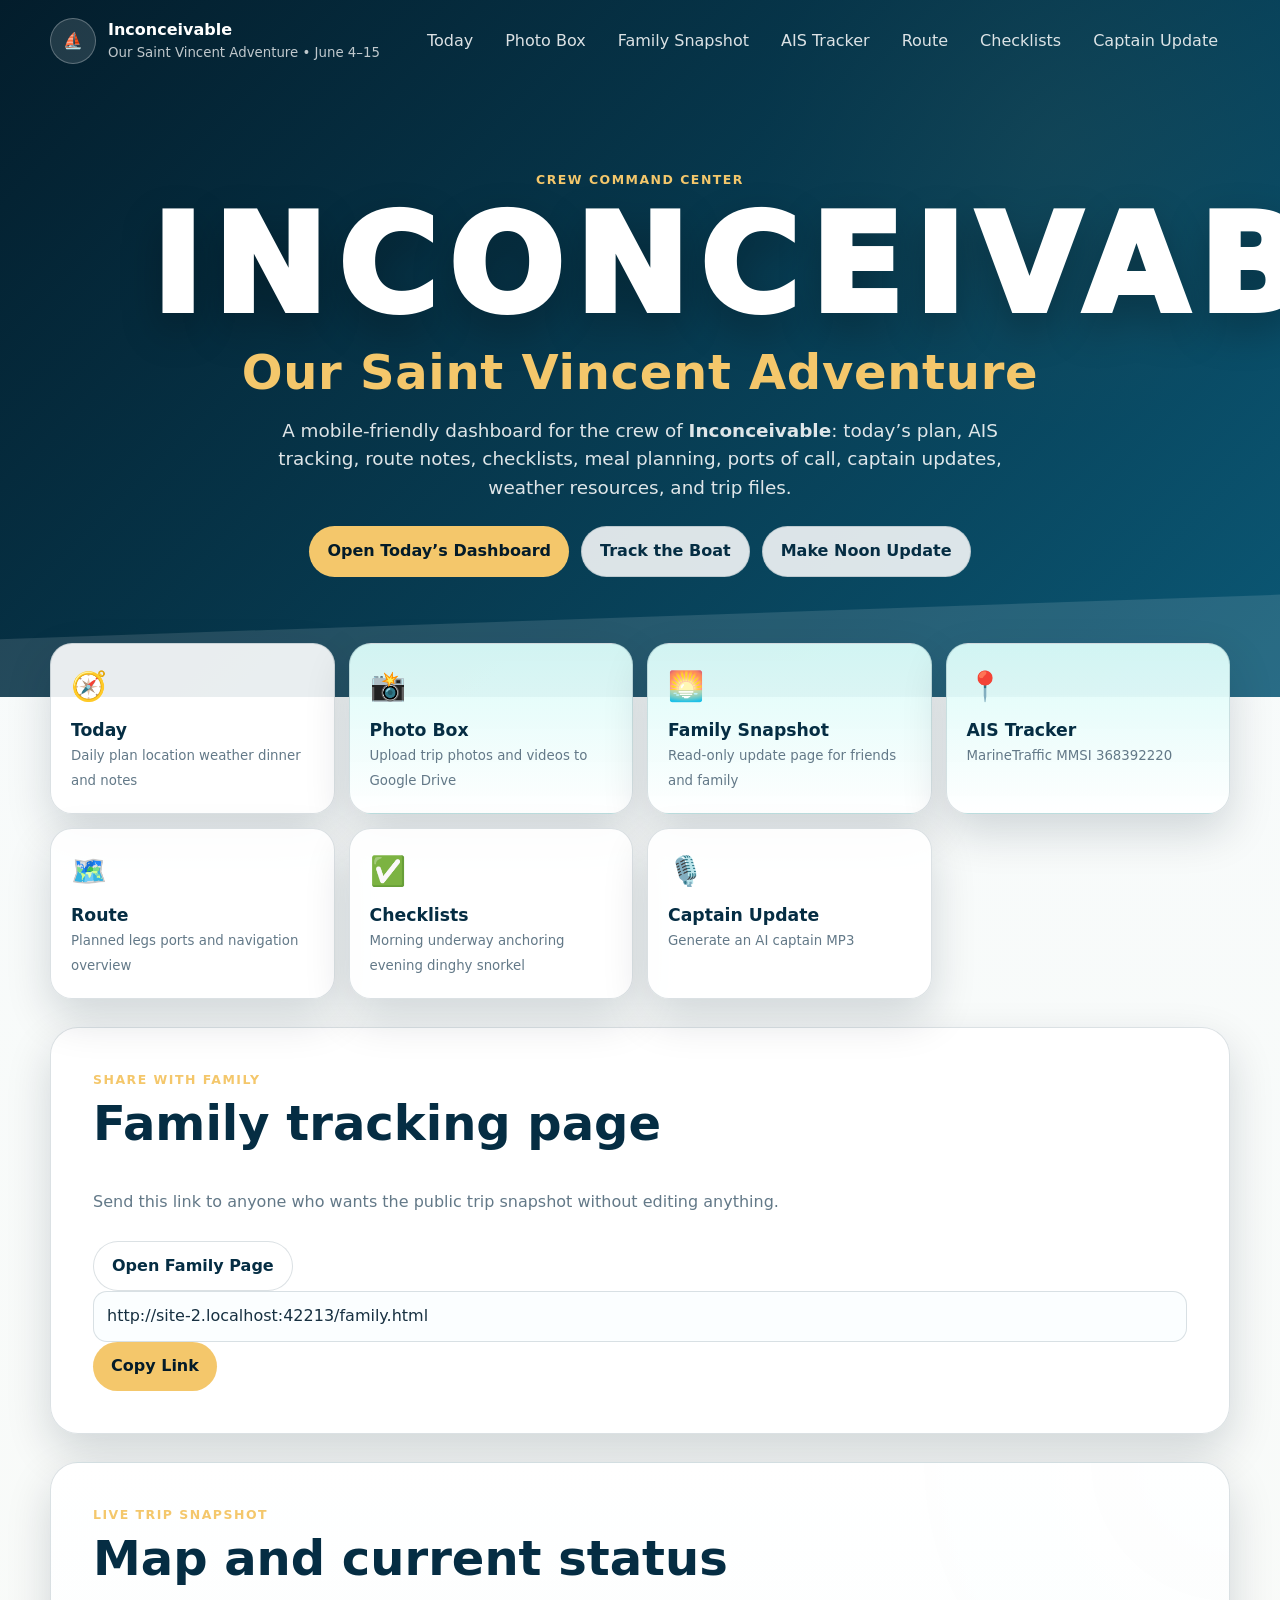
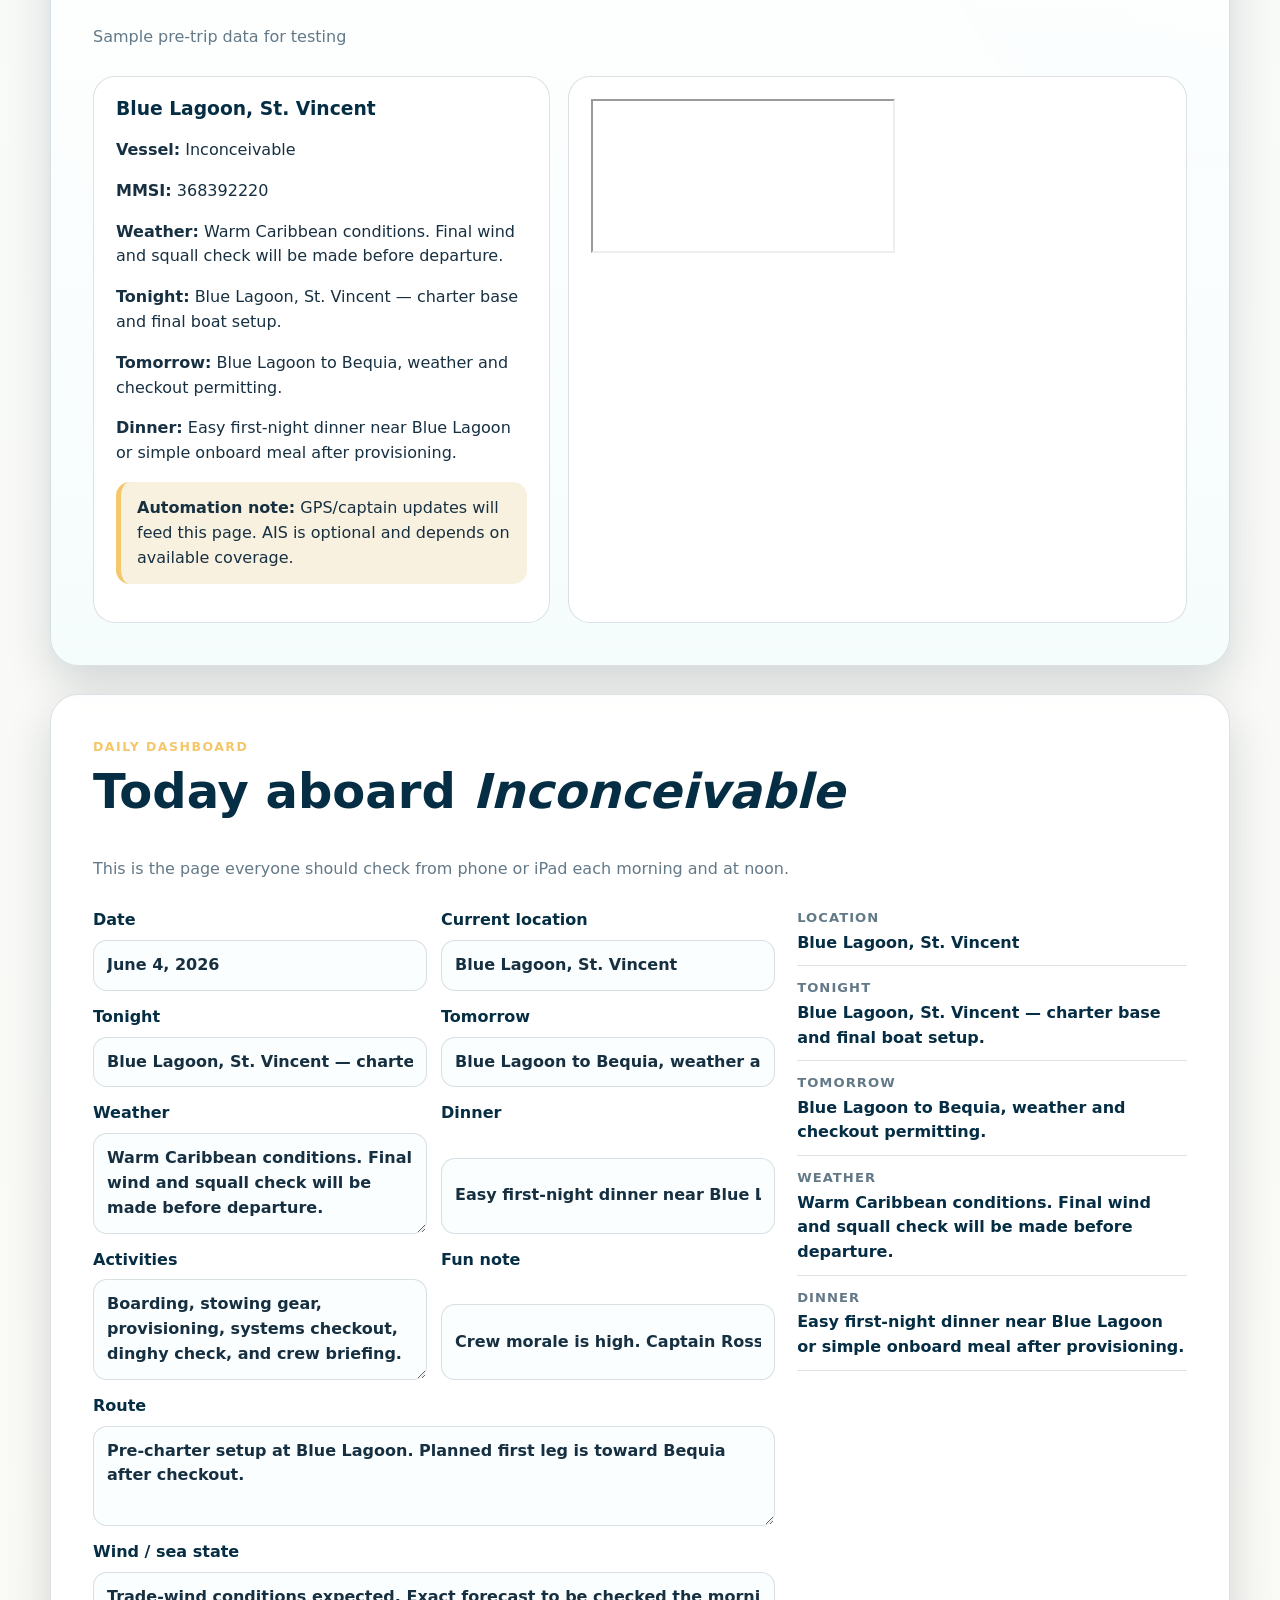
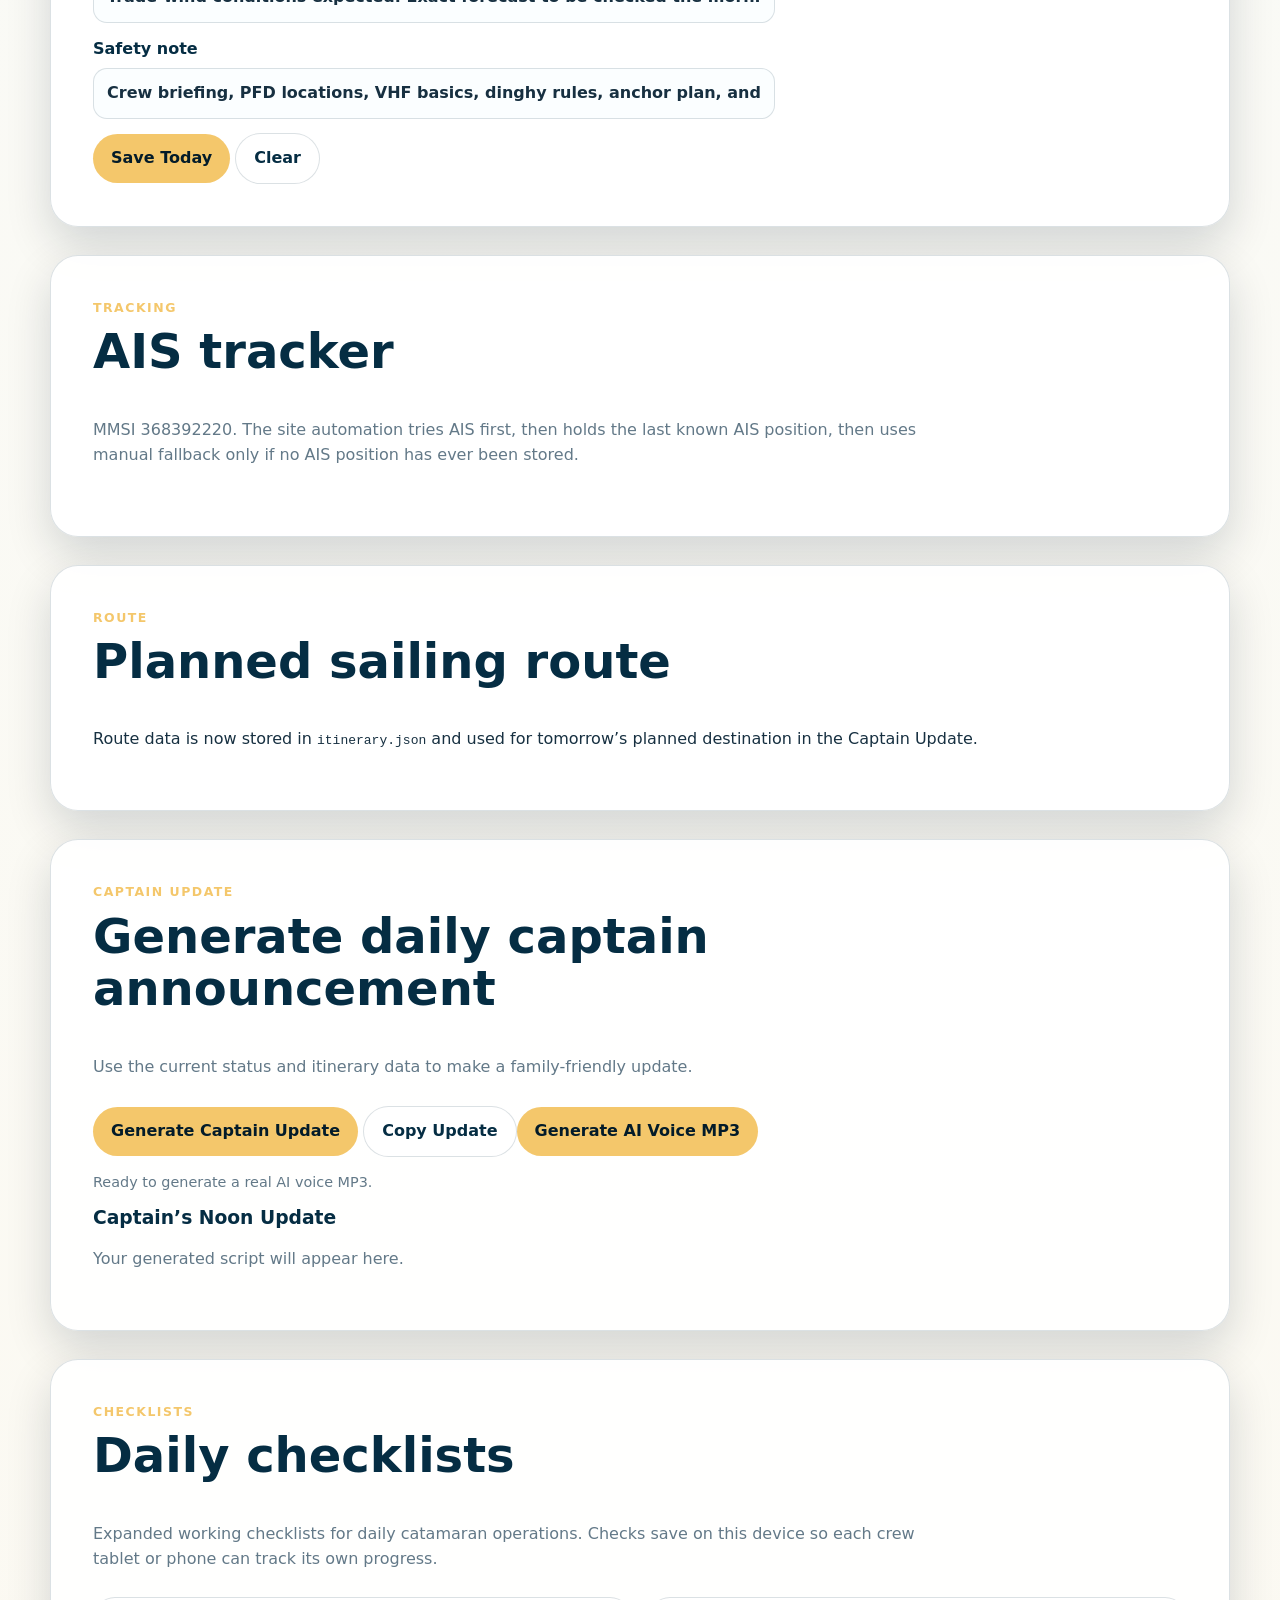
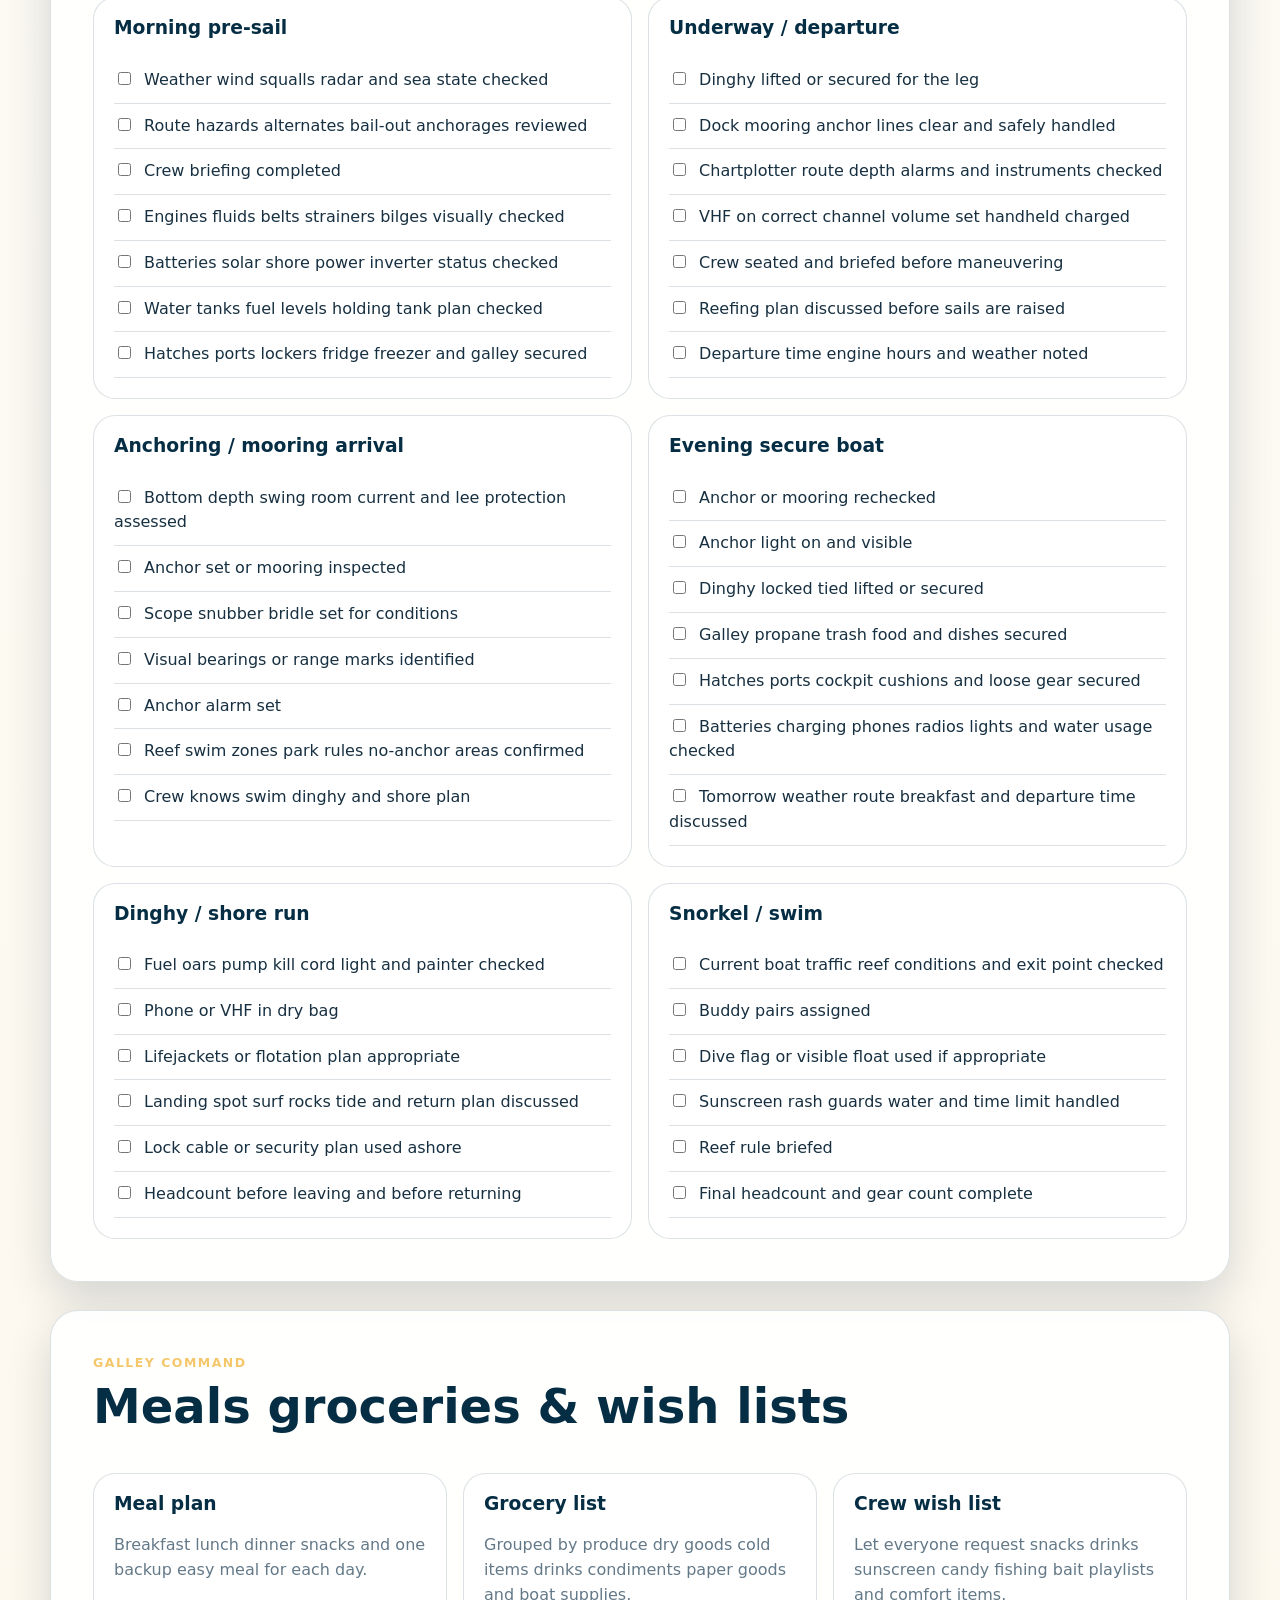
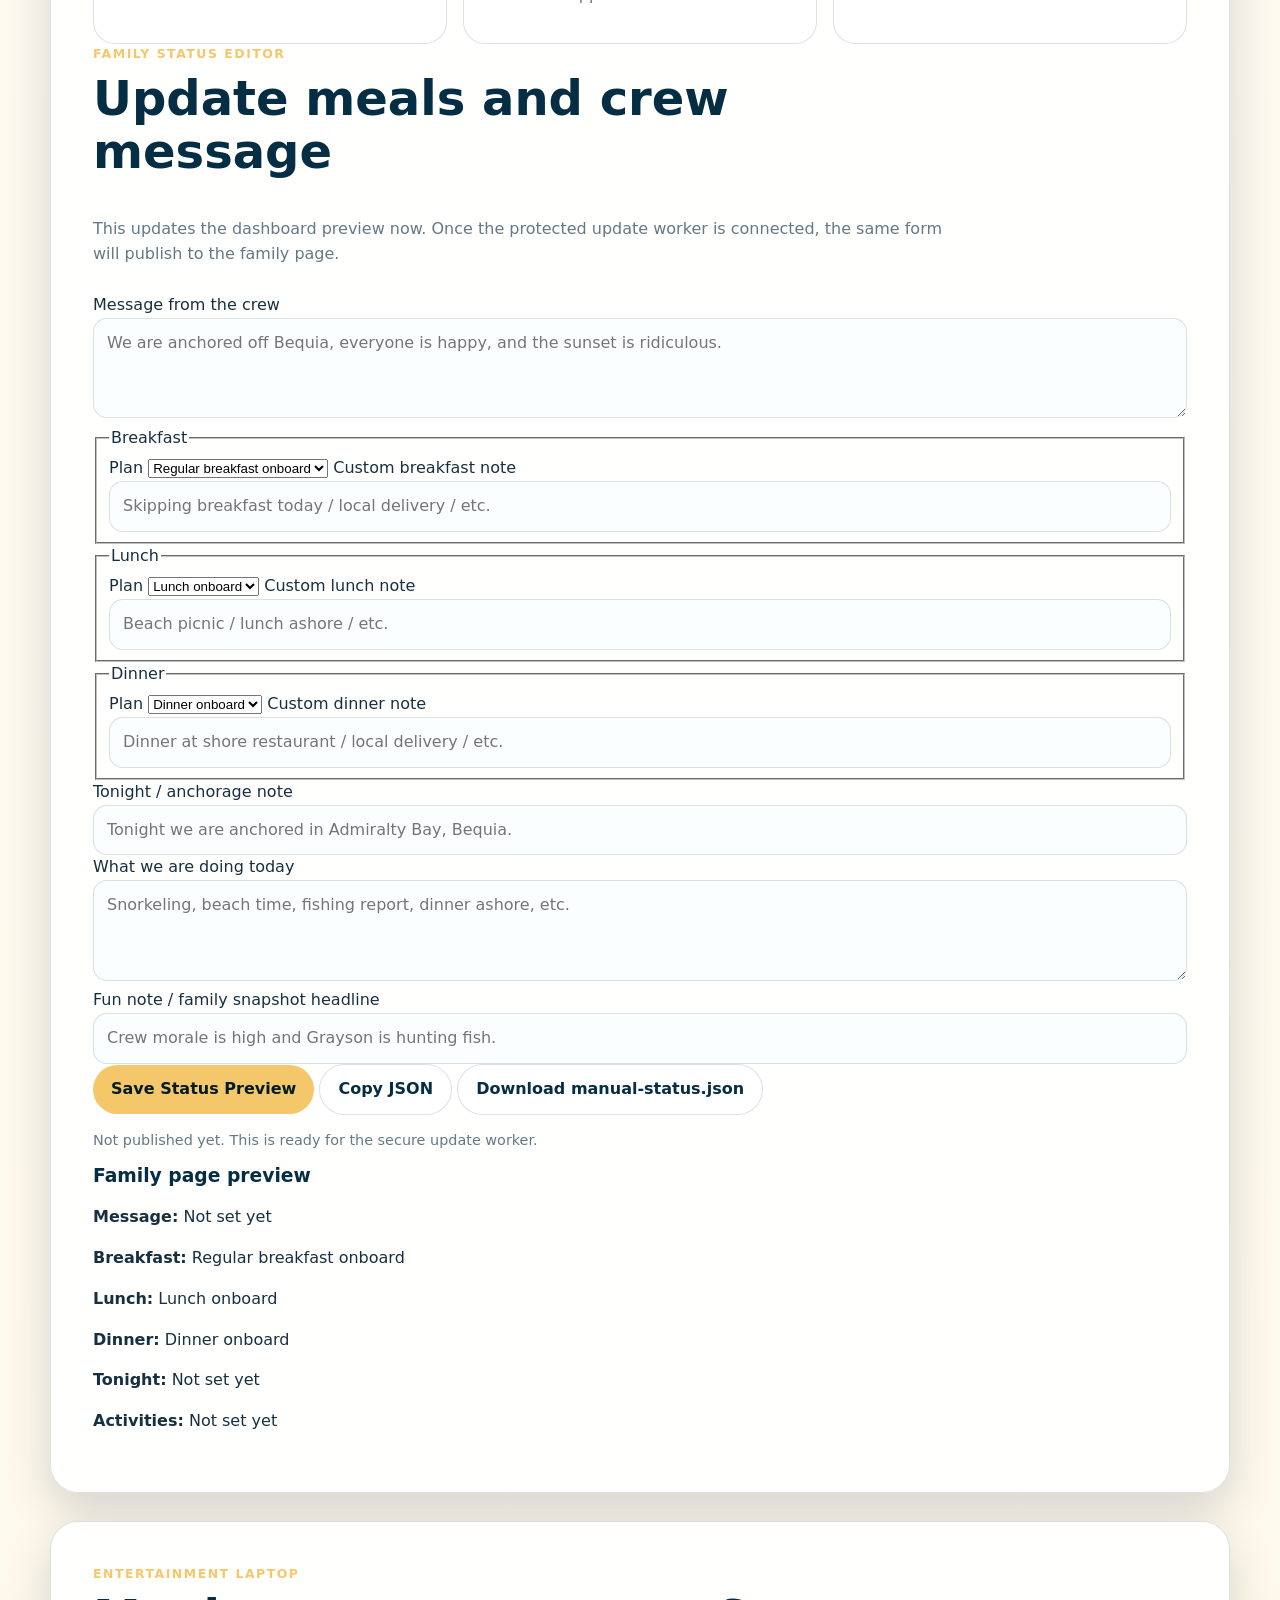
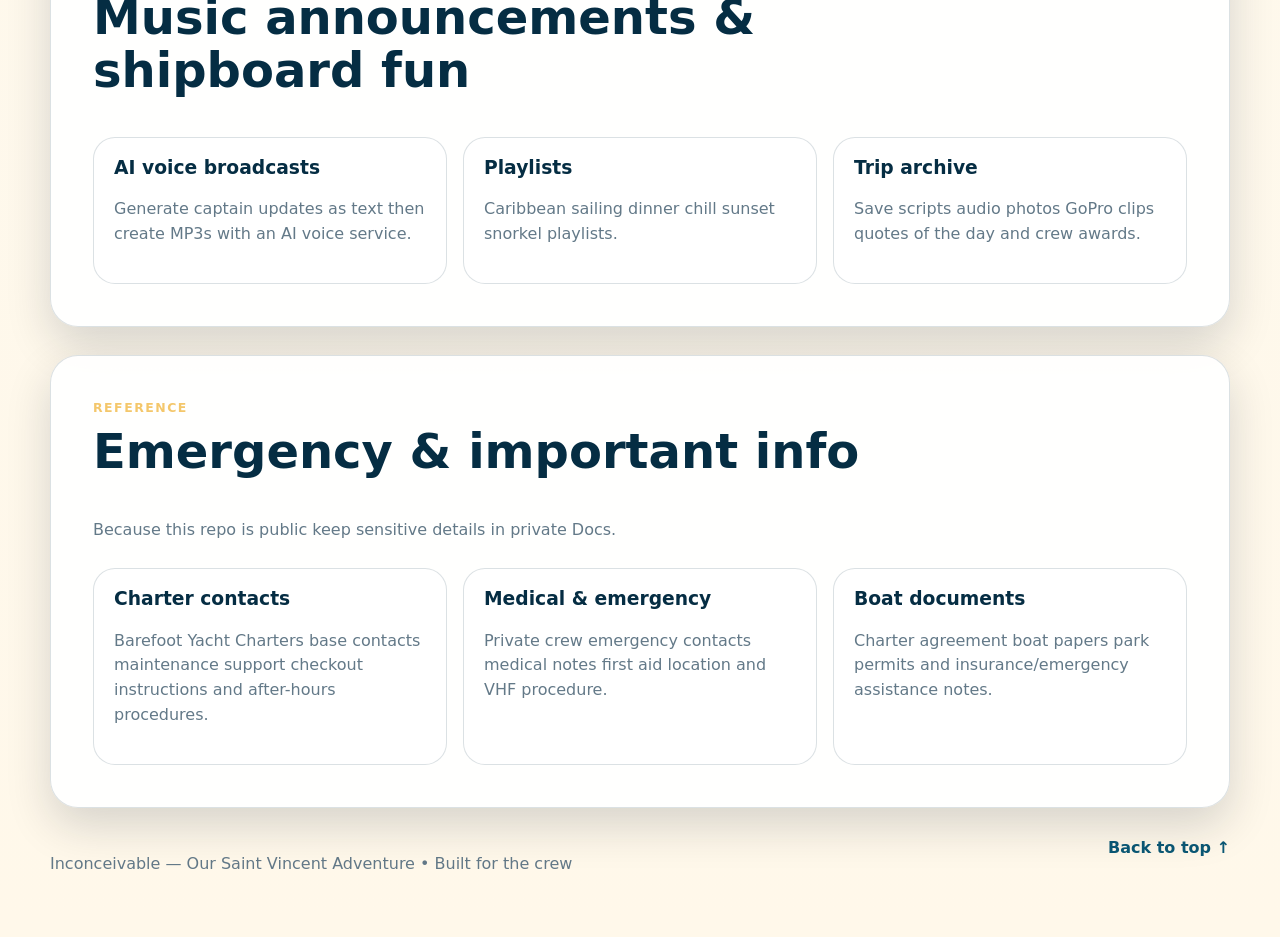
==== commit 1571b08f: "Load dashboard status editor script" ====
--- a/index.html
+++ b/index.html
@@ -38,22 +38,13 @@
         </div>
       </div>
       <div class="hero-logo-card" aria-label="Inconceivable yacht logo">
-        <img src="[data-uri]" alt="Inconceivable logo" />
         <p>St. Vincent &amp; The Grenadines • 2026</p>
       </div>
     </section>
   </header>
 
   <main>
-    <section class="dashboard-grid quick-cards" aria-label="Quick access cards">
-      <a class="quick-card" href="#official"><span>📋</span><strong>Official Float Plan</strong><small>Clean version for Barefoot</small></a>
-      <a class="quick-card" href="#tracker"><span>📍</span><strong>Track Inconceivable</strong><small>AIS MarineTraffic MMSI 368392220</small></a>
-      <a class="quick-card" href="#enhanced"><span>🌴</span><strong>Enhanced Crew Plan</strong><small>Dinners activities fun details</small></a>
-      <a class="quick-card" href="#route"><span>🧭</span><strong>Route &amp; Navigation</strong><small>Legs anchorages waypoints</small></a>
-      <a class="quick-card" href="#meals"><span>🍍</span><strong>Meals &amp; Grocery</strong><small>Provisioning wish lists</small></a>
-      <a class="quick-card" href="#ports"><span>🏝️</span><strong>Ports of Call</strong><small>Local notes and activities</small></a>
-      <a class="quick-card" href="#media"><span>🎙️</span><strong>Music &amp; Announcements</strong><small>Playlists and AI voice</small></a>
-    </section>
+    <section class="dashboard-grid quick-cards" aria-label="Quick access cards"></section>
 
     <section class="panel today-panel" id="today">
       <div class="section-heading">
@@ -61,190 +52,57 @@
         <h2>Today aboard <em>Inconceivable</em></h2>
         <p>This is the page everyone should check from phone or iPad each morning and at noon.</p>
       </div>
-
       <div class="today-layout">
-        <form class="today-form" id="todayForm">
-          <label>Date <input name="date" type="text" placeholder="June 8 2026" /></label>
-          <label>Current location <input name="location" type="text" placeholder="Tobago Cays mooring field" /></label>
-          <label>Today’s route <input name="route" type="text" placeholder="Mayreau → Tobago Cays" /></label>
-          <label>Tonight’s anchorage <input name="tonight" type="text" placeholder="Tobago Cays" /></label>
-          <label>Tomorrow’s planned port <input name="tomorrow" type="text" placeholder="Union Island or Canouan" /></label>
-          <label>Weather summary <input name="weather" type="text" placeholder="Easterly breeze 14–18 kt scattered clouds" /></label>
-          <label>Wind / sea state <input name="wind" type="text" placeholder="E 15 kt gusts 20 light chop outside reef" /></label>
-          <label>Dinner plan <input name="dinner" type="text" placeholder="Chicken tacos rice fruit rum punch" /></label>
-          <label>Activity plan <textarea name="activities" rows="3" placeholder="Snorkel turtle area dinghy ride sunset photos"></textarea></label>
-          <label>Safety note <textarea name="safety" rows="3" placeholder="Hydrate reef early no solo swimming watch dinghy painter"></textarea></label>
-          <label>Funny crew note <textarea name="fun" rows="2" placeholder="Grayson officially appointed Minister of Fishing"></textarea></label>
-          <div class="form-actions">
+        <form id="todayForm" class="today-form">
+          <label>Date <input name="date" type="text" placeholder="June 4, 2026" /></label>
+          <label>Current location <input name="location" type="text" placeholder="Blue Lagoon, St. Vincent" /></label>
+          <label>Tonight <input name="tonight" type="text" placeholder="Blue Lagoon or Bequia" /></label>
+          <label>Tomorrow <input name="tomorrow" type="text" placeholder="Bequia" /></label>
+          <label>Weather <textarea name="weather" rows="3" placeholder="Wind, sea state, squalls, sun, etc."></textarea></label>
+          <label>Dinner <input name="dinner" type="text" placeholder="Dinner onboard or ashore" /></label>
+          <label>Activities <textarea name="activities" rows="3" placeholder="Snorkeling, fishing, beach time, shore run"></textarea></label>
+          <label>Fun note <input name="fun" type="text" placeholder="Crew morale is high" /></label>
+          <label>Route <textarea name="route" rows="3" placeholder="Today’s leg or anchorage plan"></textarea></label>
+          <label>Wind / sea state <input name="wind" type="text" placeholder="Trades 12–18 knots, moderate chop" /></label>
+          <label>Safety note <input name="safety" type="text" placeholder="Hydrate, reef early, dinghy rules" /></label>
+          <div class="button-row">
             <button class="button primary" type="submit">Save Today</button>
-            <button class="button secondary" type="button" id="resetToday">Clear</button>
+            <button class="button secondary" id="resetToday" type="button">Clear</button>
           </div>
         </form>
-
-        <aside class="status-card" aria-live="polite">
-          <h3>Current trip status</h3>
-          <dl id="statusSummary">
-            <div><dt>Location</dt><dd>Not set yet</dd></div>
-            <div><dt>Tonight</dt><dd>Not set yet</dd></div>
-            <div><dt>Tomorrow</dt><dd>Not set yet</dd></div>
-            <div><dt>Weather</dt><dd>Not set yet</dd></div>
-            <div><dt>Dinner</dt><dd>Not set yet</dd></div>
-          </dl>
-          <div class="weather-box">
-            <h4>Weather quick links</h4>
-            <a href="https://www.windy.com/?13.156,-61.228,9" target="_blank" rel="noreferrer">Windy SVG area</a>
-            <a href="https://www.wunderground.com/weather/vc/kingstown" target="_blank" rel="noreferrer">Kingstown weather</a>
-            <a href="https://www.passageweather.com/" target="_blank" rel="noreferrer">PassageWeather</a>
-            <a href="https://www.windfinder.com/" target="_blank" rel="noreferrer">Windfinder</a>
-          </div>
-        </aside>
+        <dl id="statusSummary" class="status-summary"></dl>
       </div>
     </section>
 
-    <section class="panel tracker-panel" id="tracker">
+    <section class="panel" id="tracker">
       <div class="section-heading">
-        <p class="eyebrow">AIS boat tracker</p>
-        <h2>Track <em>Inconceivable</em></h2>
-        <p>Use MarineTraffic/AIS as a family tracking and reference tool. AIS position speed and course can be delayed or unavailable depending on coverage and whether the vessel is transmitting.</p>
+        <p class="eyebrow">Tracking</p>
+        <h2>AIS tracker</h2>
+        <p>MMSI 368392220. The site automation tries AIS first, then holds the last known AIS position, then uses manual fallback only if no AIS position has ever been stored.</p>
       </div>
-      <div class="tracker-layout">
-        <article class="tracker-card">
-          <h3>Vessel identity</h3>
-          <dl>
-            <div><dt>Vessel</dt><dd>Inconceivable</dd></div>
-            <div><dt>MMSI</dt><dd>368392220</dd></div>
-            <div><dt>MarineTraffic ship ID</dt><dd>9360684</dd></div>
-            <div><dt>Charter area</dt><dd>St. Vincent &amp; The Grenadines</dd></div>
-          </dl>
-          <a class="button primary tracker-button" href="https://www.marinetraffic.com/en/ais/details/ships/shipid:9360684" target="_blank" rel="noreferrer">Open Live MarineTraffic Page</a>
-        </article>
-        <article class="tracker-card">
-          <h3>What to check</h3>
-          <ul class="check-list">
-            <li>Last reported position and update time</li>
-            <li>Speed over ground</li>
-            <li>Course over ground</li>
-            <li>Destination or navigational status if broadcast</li>
-            <li>Whether family back home can see the latest AIS position</li>
-          </ul>
-          <p class="tracker-note"><strong>Navigation note:</strong> AIS is not the primary navigation source. Use the boat’s chartplotter, charts, weather, visual piloting, depth, and captain’s judgment for navigation.</p>
-        </article>
-      </div>
+    </section>
+
+    <section class="panel" id="route">
+      <div class="section-heading"><p class="eyebrow">Route</p><h2>Planned sailing route</h2></div>
+      <p>Route data is now stored in <code>itinerary.json</code> and used for tomorrow’s planned destination in the Captain Update.</p>
     </section>
 
     <section class="panel" id="captain">
       <div class="section-heading">
-        <p class="eyebrow">Noon broadcast</p>
-        <h2>Captain’s Update</h2>
-        <p>Generate a script for the entertainment laptop or AI voice service. Style target: useful first, funny second, with a polished shipboard announcement feel.</p>
+        <p class="eyebrow">Captain update</p>
+        <h2>Generate daily captain announcement</h2>
+        <p>Use the current status and itinerary data to make a family-friendly update.</p>
       </div>
-      <div class="broadcast-layout">
-        <div class="broadcast-card">
-          <h3>Script builder</h3>
-          <p>Uses the Today fields above. Save Today first then generate the broadcast.</p>
-          <button class="button primary" id="generateBroadcast" type="button">Generate Captain’s Noon Update</button>
-          <button class="button secondary" id="copyBroadcast" type="button">Copy Script</button>
-          <p class="tiny">Paste the script into your preferred AI voice generator and play the MP3 over the boat audio/intercom.</p>
-        </div>
-        <article class="script-output" id="broadcastOutput">
-          <h3>Captain’s Noon Update</h3>
-          <p class="muted">Your generated script will appear here.</p>
-        </article>
+      <div class="button-row">
+        <button class="button primary" id="generateBroadcast" type="button">Generate Captain Update</button>
+        <button class="button secondary" id="copyBroadcast" type="button">Copy Update</button>
       </div>
-    </section>
-
-    <section class="panel two-column" id="official">
-      <div>
-        <p class="eyebrow">Serious document</p>
-        <h2>Official Barefoot Float Plan</h2>
-        <p>This is the clean version for the charter company. Keep it simple: vessel info crew list emergency contact planned route overnight stops and return date. No jokes dinner menus or extra vacation details.</p>
-        <ul class="check-list">
-          <li>Vessel: Inconceivable 50’ Leopard sailing catamaran</li>
-          <li>Base: Blue Lagoon St. Vincent</li>
-          <li>Dates: June 4–15 2026</li>
-          <li>Cruising area: St. Vincent &amp; The Grenadines</li>
-          <li>Plan: remain within SVG waters unless formally changed</li>
-        </ul>
-      </div>
-      <div class="link-card">
-        <h3>Linked documents</h3>
-        <p>Add the Google Doc link here after the final Barefoot version is ready.</p>
-        <a class="button secondary" href="https://docs.google.com/document/d/1U7uFfIAwEP8gvI1fS9NVlWsUPhJc2xnuEoc9IkSddBg/edit" target="_blank" rel="noreferrer">Open current float plan draft</a>
-      </div>
-    </section>
-
-    <section class="panel" id="enhanced">
-      <div class="section-heading">
-        <p class="eyebrow">Crew version</p>
-        <h2>Enhanced Crew Trip Plan</h2>
-        <p>This is the living vacation plan with meals activities ports captain notes backup plans and crew duties.</p>
-      </div>
-      <div class="cards three">
-        <article><h3>Daily story</h3><p>Route dinner plan special activities shore runs snorkeling fishing and evening plan.</p></article>
-        <article><h3>Backup thinking</h3><p>Weather alternatives bailout anchorages rest days and “do not push it” choices.</p></article>
-        <article><h3>Fun layer</h3><p>Song of the day drink of the day photo challenge quote of the day and crew awards.</p></article>
-      </div>
-    </section>
-
-    <section class="panel" id="route">
-      <div class="section-heading">
-        <p class="eyebrow">Navigation overview</p>
-        <h2>Working route &amp; ports</h2>
-        <p>Planning framework only. Final route depends on weather sea state charter briefing park rules and crew comfort.</p>
-      </div>
-      <div class="timeline">
-        <article><span>Jun 4</span><h3>Blue Lagoon → Bequia</h3><p>Board briefing provisioning checkout safety review and short first leg if timing allows.</p></article>
-        <article><span>Jun 5</span><h3>Bequia</h3><p>Systems practice explore ashore anchoring/mooring routine and crew settling-in day.</p></article>
-        <article><span>Jun 6</span><h3>Bequia → Mustique / Canouan area</h3><p>Southbound progress based on weather and sea state. Avoid pushing tired crew.</p></article>
-        <article><span>Jun 7–8</span><h3>Tobago Cays</h3><p>Snorkeling turtle sanctuary reef awareness dinghy safety and mooring/park rules.</p></article>
-        <article><span>Jun 9</span><h3>Mayreau</h3><p>Short repositioning day. Possible Salt Whistle or other protected anchorage.</p></article>
-        <article><span>Jun 10–11</span><h3>Union / Canouan / northbound start</h3><p>Explore while keeping a conservative return window.</p></article>
-        <article><span>Jun 12–13</span><h3>Bequia area</h3><p>Northbound buffer days for weather rest maintenance or final sightseeing.</p></article>
-        <article><span>Jun 14–15</span><h3>Return Blue Lagoon</h3><p>Return near base refuel organize gear checkout and final dock by 1200 June 15.</p></article>
-      </div>
-    </section>
-
-    <section class="panel" id="ports">
-      <div class="section-heading">
-        <p class="eyebrow">Port cards</p>
-        <h2>Ports of call &amp; activity ideas</h2>
-      </div>
-      <div class="cards four">
-        <article><h3>Blue Lagoon</h3><p>Charter base provisioning final briefing boat checkout and return logistics.</p></article>
-        <article><h3>Bequia</h3><p>First island rhythm restaurants beaches water taxis and an easy crew shakedown stop.</p></article>
-        <article><h3>Mustique</h3><p>Upscale stop if conditions and itinerary fit. Confirm mooring and local rules.</p></article>
-        <article><h3>Canouan</h3><p>Useful mid-chain stop and weather-routing option.</p></article>
-        <article><h3>Tobago Cays</h3><p>Snorkeling reef turtle sanctuary dinghy exploration and careful exposure checks.</p></article>
-        <article><h3>Mayreau</h3><p>Short hops beach time and classic Grenadines anchorage feel.</p></article>
-        <article><h3>Union Island</h3><p>Southern SVG hub provisioning fuel/local info if needed.</p></article>
-        <article><h3>Rainy day ideas</h3><p>Cards music captain trivia trip photos meal prep and movie night if gear allows.</p></article>
-      </div>
+      <div id="broadcastOutput" class="broadcast-output"><h3>Captain’s Noon Update</h3><p class="muted">Your generated script will appear here.</p></div>
     </section>
 
     <section class="panel" id="checklists">
-      <div class="section-heading">
-        <p class="eyebrow">Operational rhythm</p>
-        <h2>Daily checklists</h2>
-        <p>Quick onboard checklist preview. Detailed assignable checklists should live in a Google Sheet.</p>
-      </div>
-      <div class="checklist-board">
-        <article>
-          <h3>Morning pre-sail</h3>
-          <label><input type="checkbox" data-check="weather" /> Weather wind squalls sea state checked</label>
-          <label><input type="checkbox" data-check="route" /> Route hazards and backup anchorage reviewed</label>
-          <label><input type="checkbox" data-check="water" /> Fuel water battery status checked</label>
-          <label><input type="checkbox" data-check="deck" /> Deck galley cabins secured</label>
-          <label><input type="checkbox" data-check="crew" /> Crew duties and safety briefing complete</label>
-        </article>
-        <article>
-          <h3>Evening secure boat</h3>
-          <label><input type="checkbox" data-check="anchor" /> Anchor/mooring set and alarm active</label>
-          <label><input type="checkbox" data-check="light" /> Anchor light on and visible</label>
-          <label><input type="checkbox" data-check="dinghy" /> Dinghy secured</label>
-          <label><input type="checkbox" data-check="galley" /> Galley trash and food secured</label>
-          <label><input type="checkbox" data-check="tomorrow" /> Tomorrow’s plan briefed</label>
-        </article>
-      </div>
+      <div class="section-heading"><p class="eyebrow">Checklists</p><h2>Daily checklists</h2><p>Expanded operational checklists save on this device.</p></div>
+      <div class="checklist-board"></div>
     </section>
 
     <section class="panel" id="meals">
@@ -259,28 +117,11 @@
       </div>
     </section>
 
-    <section class="panel" id="fishing">
-      <div class="section-heading">
-        <p class="eyebrow">Lines in the water</p>
-        <h2>Fishing notes</h2>
-        <p>Keep this conservative and local-rule aware. Confirm charter company and SVG rules before fishing.</p>
-      </div>
-      <ul class="check-list">
-        <li>Confirm fishing permission licensing and marine park restrictions.</li>
-        <li>Keep gear organized and away from bare feet and cockpit traffic.</li>
-        <li>Designate a fish-cleaning plan before catching anything.</li>
-        <li>Track “Grayson fishing report” in the noon update.</li>
-      </ul>
-    </section>
-
     <section class="panel" id="media">
-      <div class="section-heading">
-        <p class="eyebrow">Entertainment laptop</p>
-        <h2>Music announcements &amp; shipboard fun</h2>
-      </div>
+      <div class="section-heading"><p class="eyebrow">Entertainment laptop</p><h2>Music announcements &amp; shipboard fun</h2></div>
       <div class="cards three">
         <article><h3>AI voice broadcasts</h3><p>Generate captain updates as text then create MP3s with an AI voice service.</p></article>
-        <article><h3>Playlists</h3><p>Caribbean sailing dinner chill sunset snorkel and “captain is feeling dramatic” playlists.</p></article>
+        <article><h3>Playlists</h3><p>Caribbean sailing dinner chill sunset snorkel playlists.</p></article>
         <article><h3>Trip archive</h3><p>Save scripts audio photos GoPro clips quotes of the day and crew awards.</p></article>
       </div>
     </section>
@@ -289,7 +130,7 @@
       <div class="section-heading">
         <p class="eyebrow">Reference</p>
         <h2>Emergency &amp; important info</h2>
-        <p>Because this repo is public keep sensitive details in private Docs. This page should link to private emergency contacts and charter documents.</p>
+        <p>Because this repo is public keep sensitive details in private Docs.</p>
       </div>
       <div class="cards three">
         <article><h3>Charter contacts</h3><p>Barefoot Yacht Charters base contacts maintenance support checkout instructions and after-hours procedures.</p></article>
@@ -305,5 +146,6 @@
   </footer>
 
   <script src="app.js"></script>
+  <script src="dashboard-updates.js"></script>
 </body>
 </html>
--- a/trip-custom.css
+++ b/trip-custom.css
@@ -0,0 +1,151 @@
+/* Trip-specific polish for Inconceivable dashboard */
+
+/* Clean dashboard-first hero. The old logo card remains in HTML but is hidden here
+   so we do not have to touch the huge embedded image in index.html. */
+.hero {
+  min-height: 62vh;
+}
+
+.hero-inner {
+  display: block;
+  text-align: center;
+  max-width: 980px;
+}
+
+.hero-copy-wrap {
+  min-width: 0;
+  margin: 0 auto;
+}
+
+.hero-logo-card {
+  display: none !important;
+}
+
+.hero .eyebrow {
+  color: var(--gold);
+  margin-bottom: 16px;
+}
+
+.hero h1 {
+  max-width: none;
+  margin: 0 auto 18px;
+  font-size: clamp(0px, 0px, 0px);
+  line-height: 1;
+}
+
+.hero h1::before {
+  content: "INCONCEIVABLE";
+  display: block;
+  font-size: clamp(3.4rem, 11vw, 8.5rem);
+  line-height: 0.9;
+  letter-spacing: 0.08em;
+  font-weight: 950;
+  text-transform: uppercase;
+  color: #ffffff;
+  text-shadow: 0 16px 40px rgba(0,0,0,.28);
+}
+
+.hero h1::after {
+  content: "Our Saint Vincent Adventure";
+  display: block;
+  margin-top: 18px;
+  font-size: clamp(1.35rem, 4vw, 3rem);
+  line-height: 1.1;
+  letter-spacing: 0.015em;
+  font-weight: 800;
+  color: var(--gold);
+  text-transform: none;
+}
+
+.hero-copy {
+  margin: 0 auto;
+  max-width: 760px;
+}
+
+.hero-actions {
+  justify-content: center;
+}
+
+/* Dashboard cards */
+.quick-cards {
+  grid-template-columns: repeat(4, minmax(0, 1fr));
+}
+
+.quick-card {
+  grid-column: span 1;
+}
+
+.quick-card[href="#tracker"],
+.quick-card[href*="drive.google.com"],
+.quick-card[href="family.html"] {
+  background:
+    linear-gradient(180deg, rgba(217,251,248,.96), rgba(255,255,255,.94));
+}
+
+.tracker-panel {
+  background:
+    linear-gradient(180deg, rgba(255,255,255,.95), rgba(245,252,252,.95)),
+    radial-gradient(circle at top right, rgba(95, 212, 216, .18), transparent 24rem);
+}
+
+.tracker-layout {
+  display: grid;
+  grid-template-columns: minmax(280px, .85fr) minmax(0, 1.15fr);
+  gap: 18px;
+  align-items: stretch;
+}
+
+.tracker-card {
+  background: #fff;
+  border: 1px solid var(--line);
+  border-radius: var(--radius);
+  padding: 22px;
+}
+
+.tracker-button {
+  margin-top: 18px;
+  width: 100%;
+}
+
+.tracker-note {
+  background: var(--sand);
+  border-left: 5px solid var(--gold);
+  padding: 14px 16px;
+  border-radius: 14px;
+  color: var(--ink);
+}
+
+@media (max-width: 1100px) {
+  .quick-cards {
+    grid-template-columns: repeat(3, minmax(0, 1fr));
+  }
+}
+
+@media (max-width: 920px) {
+  .tracker-layout {
+    grid-template-columns: 1fr;
+  }
+
+  .quick-cards {
+    grid-template-columns: repeat(2, minmax(0, 1fr));
+  }
+}
+
+@media (max-width: 680px) {
+  .hero {
+    min-height: 58vh;
+  }
+
+  .hero-inner {
+    padding-top: 48px;
+    padding-bottom: 84px;
+  }
+
+  .hero h1::before {
+    letter-spacing: 0.045em;
+  }
+
+  .quick-cards {
+    grid-template-columns: 1fr;
+  }
+}
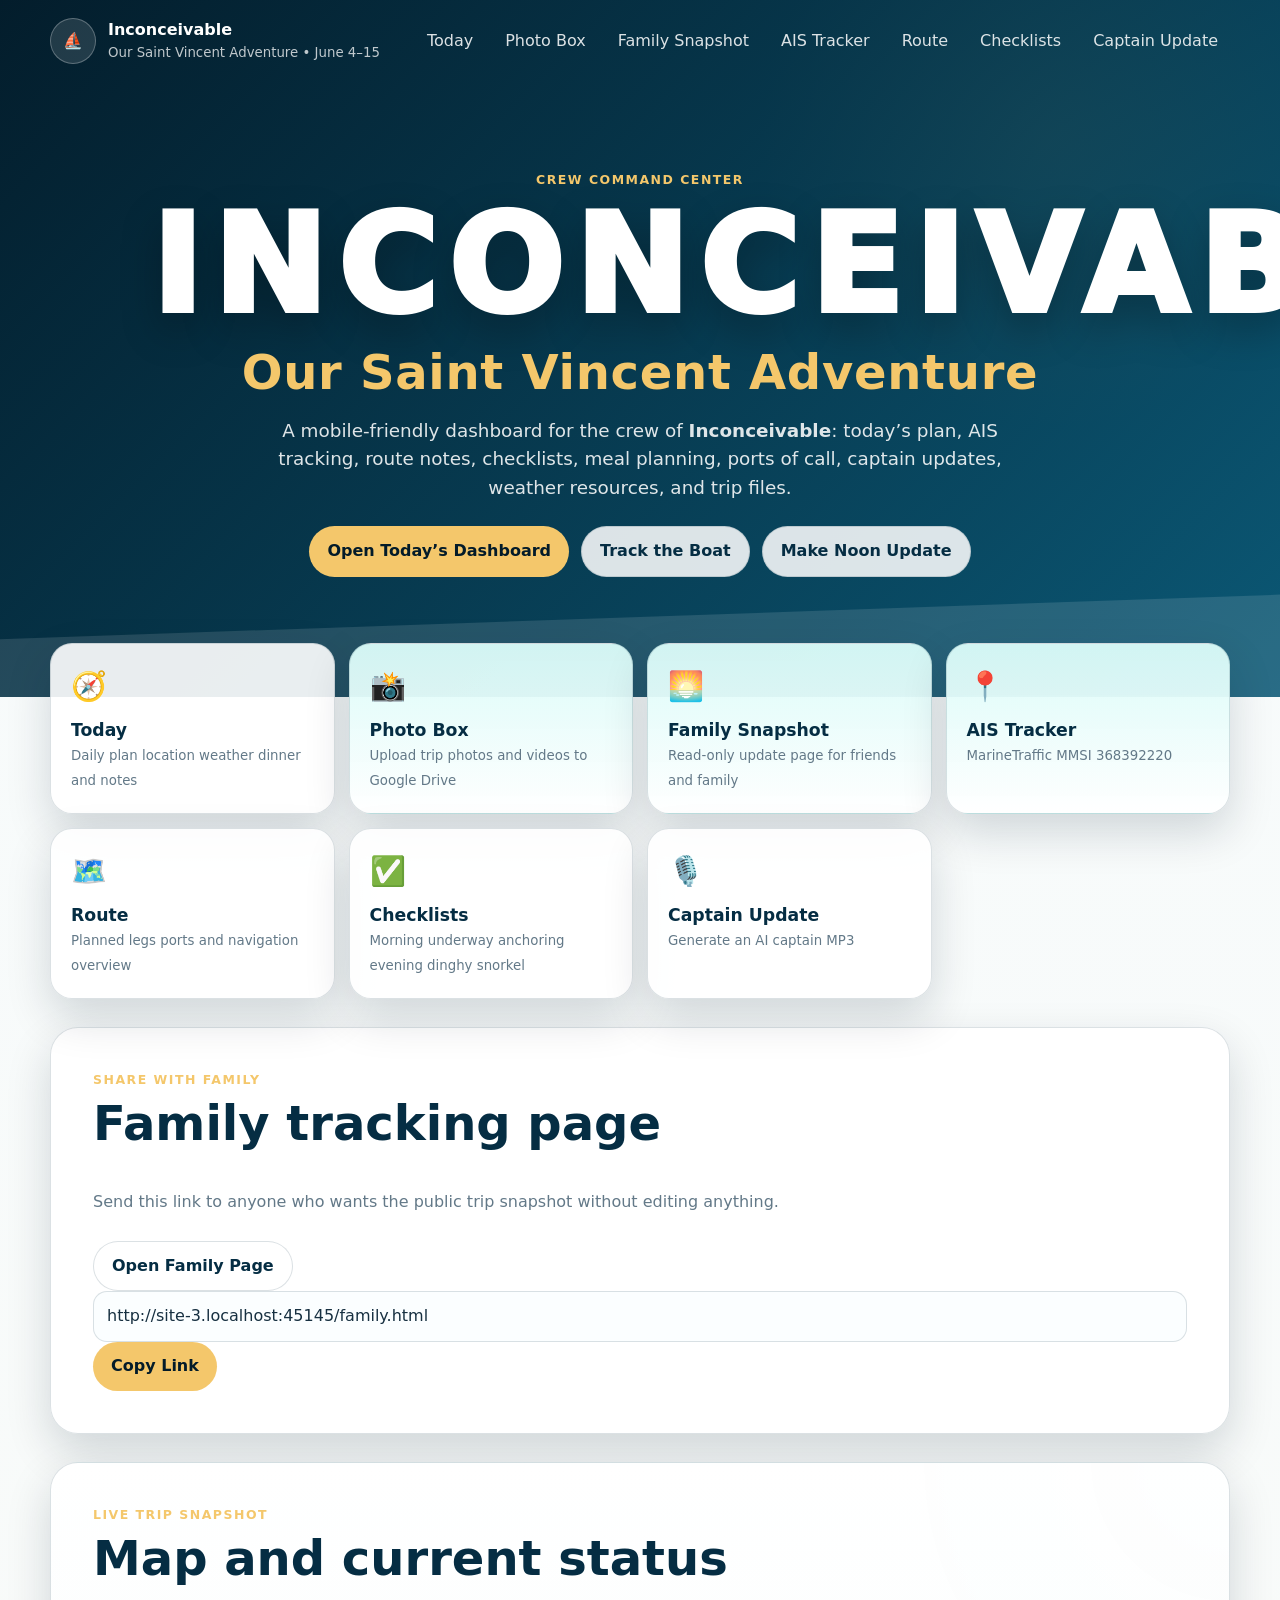
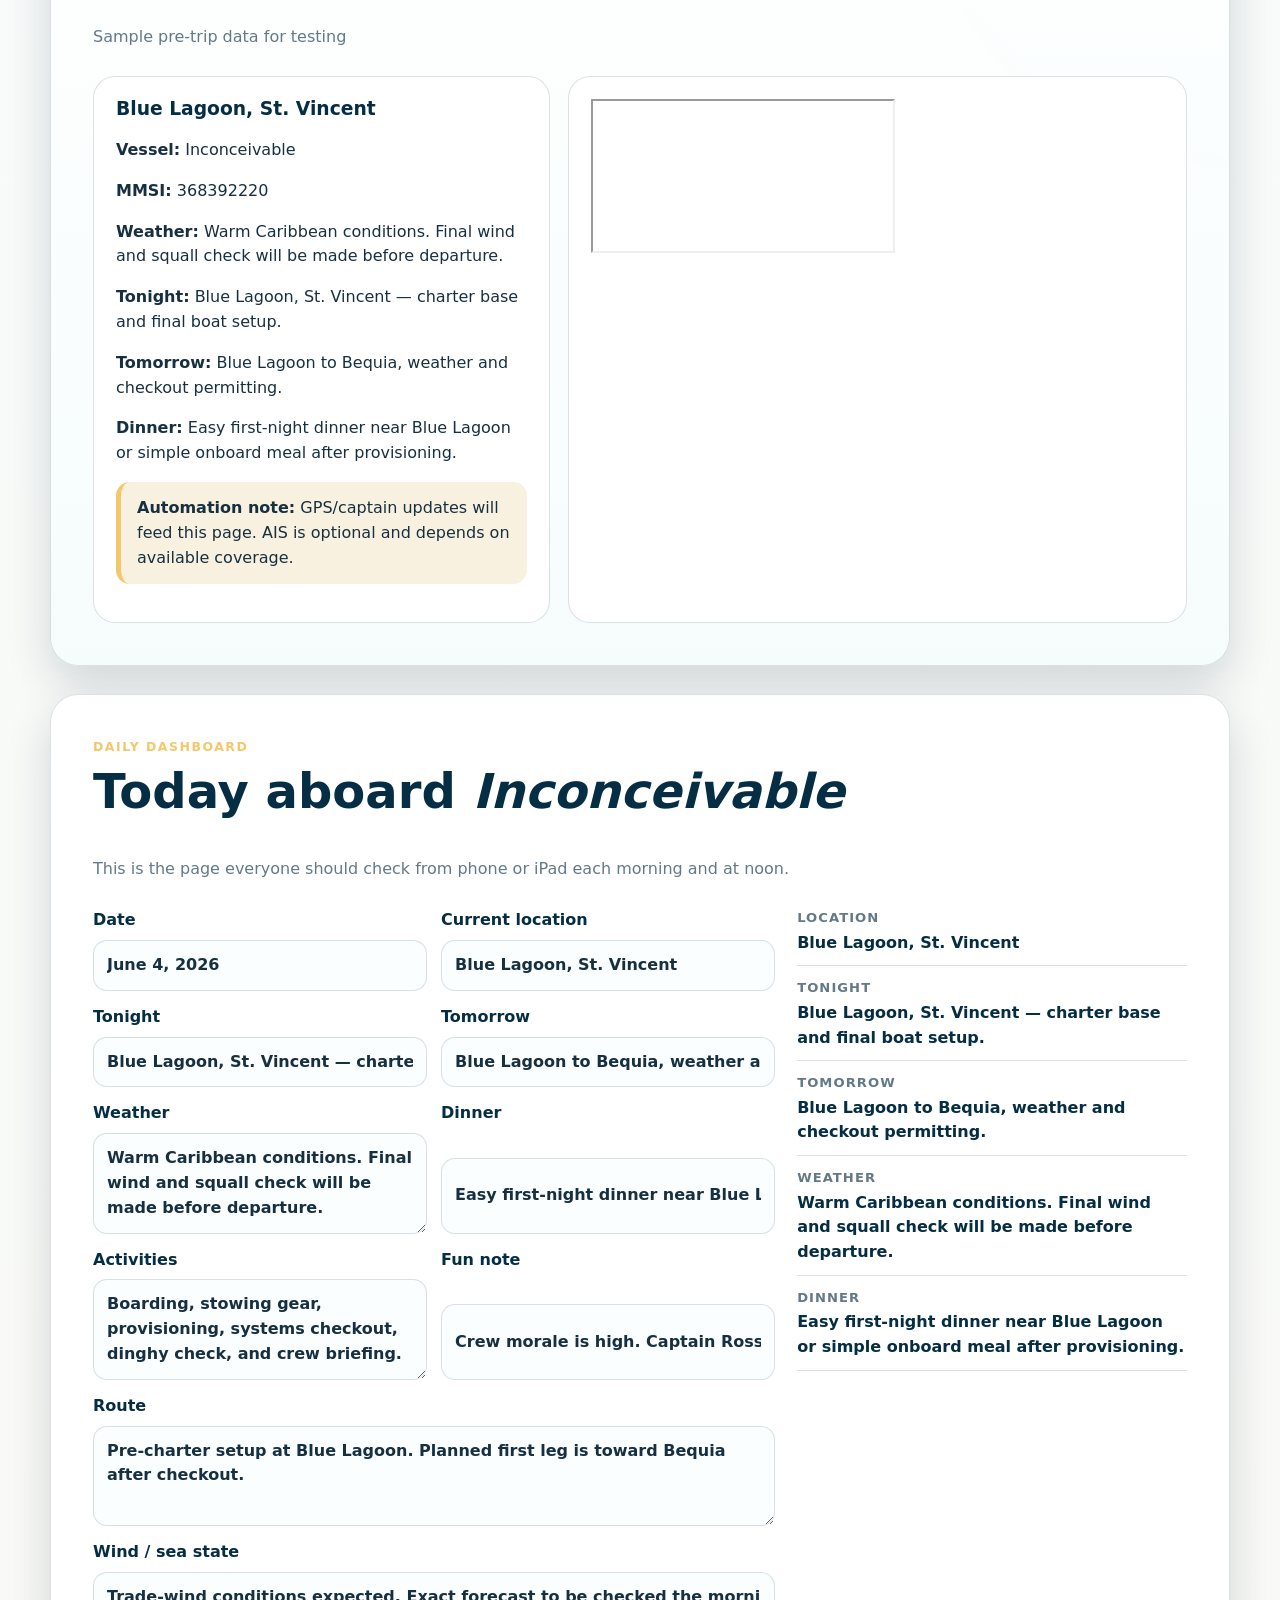
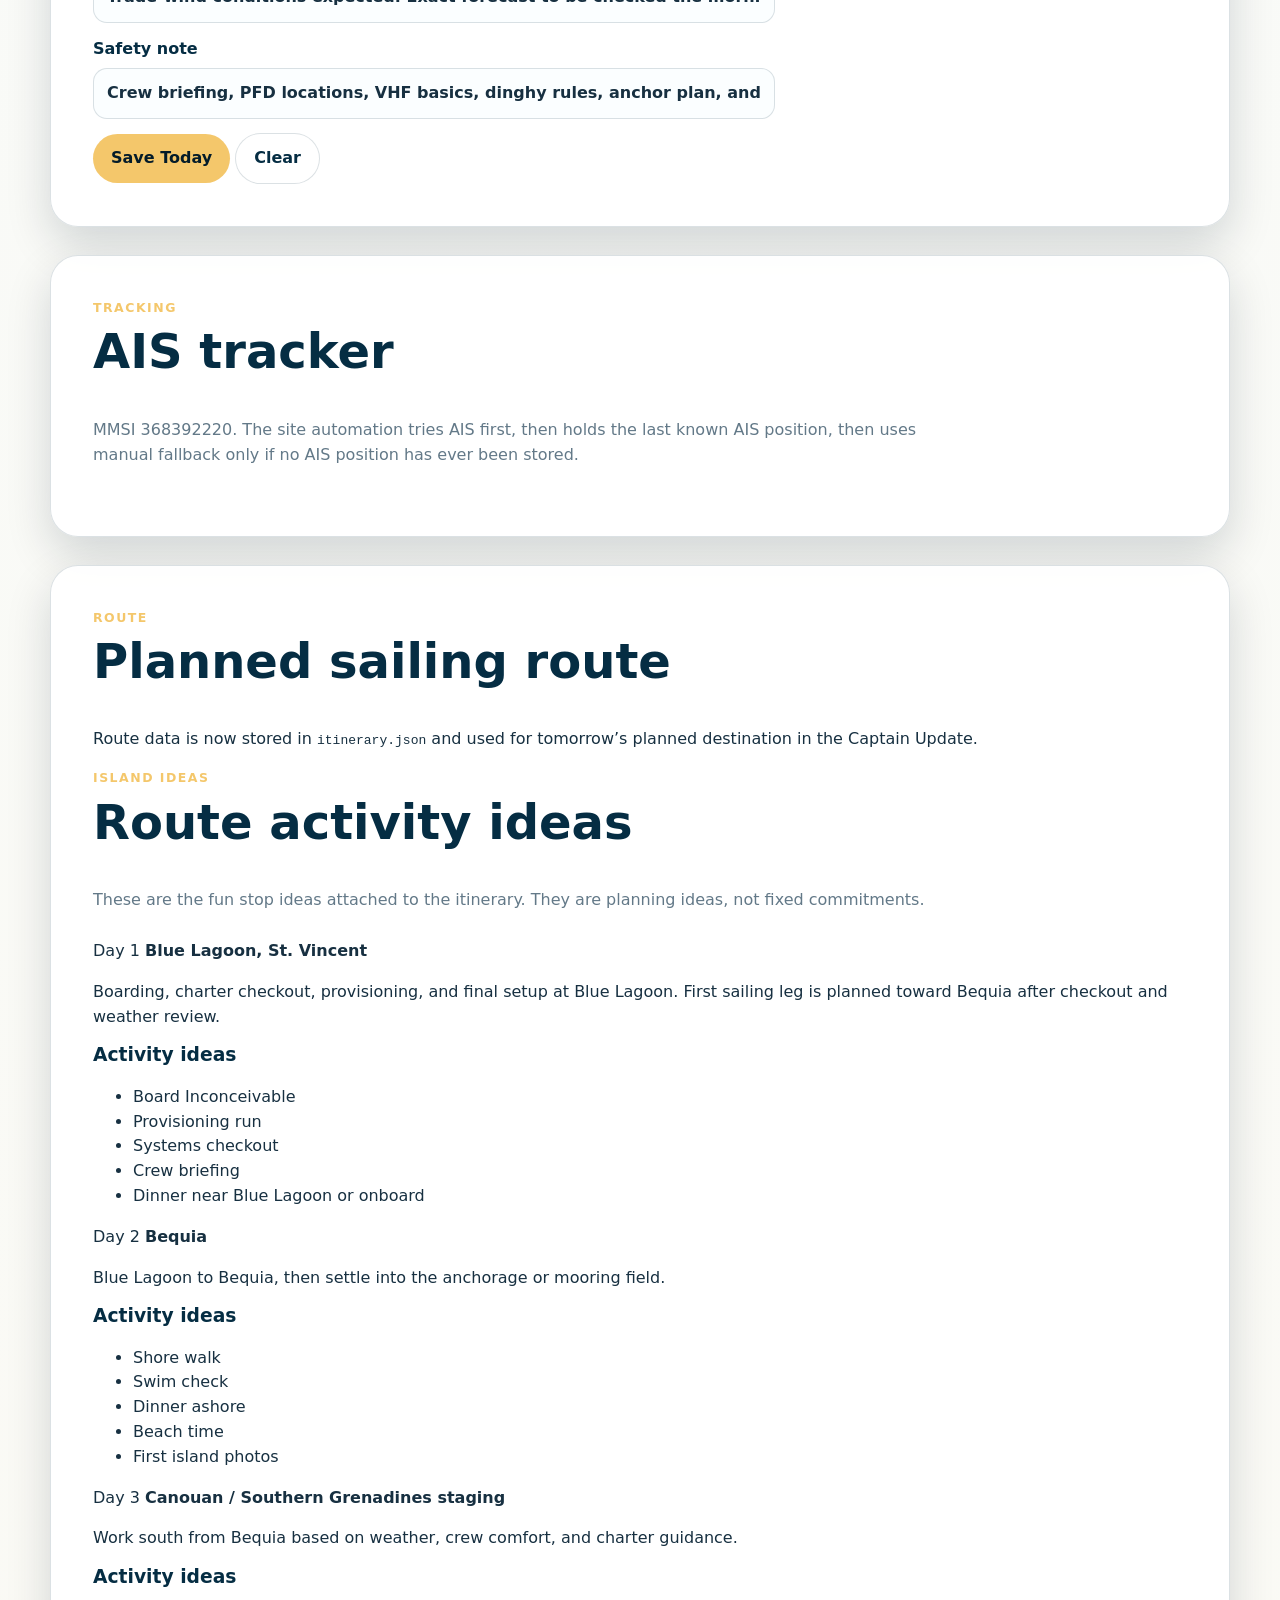
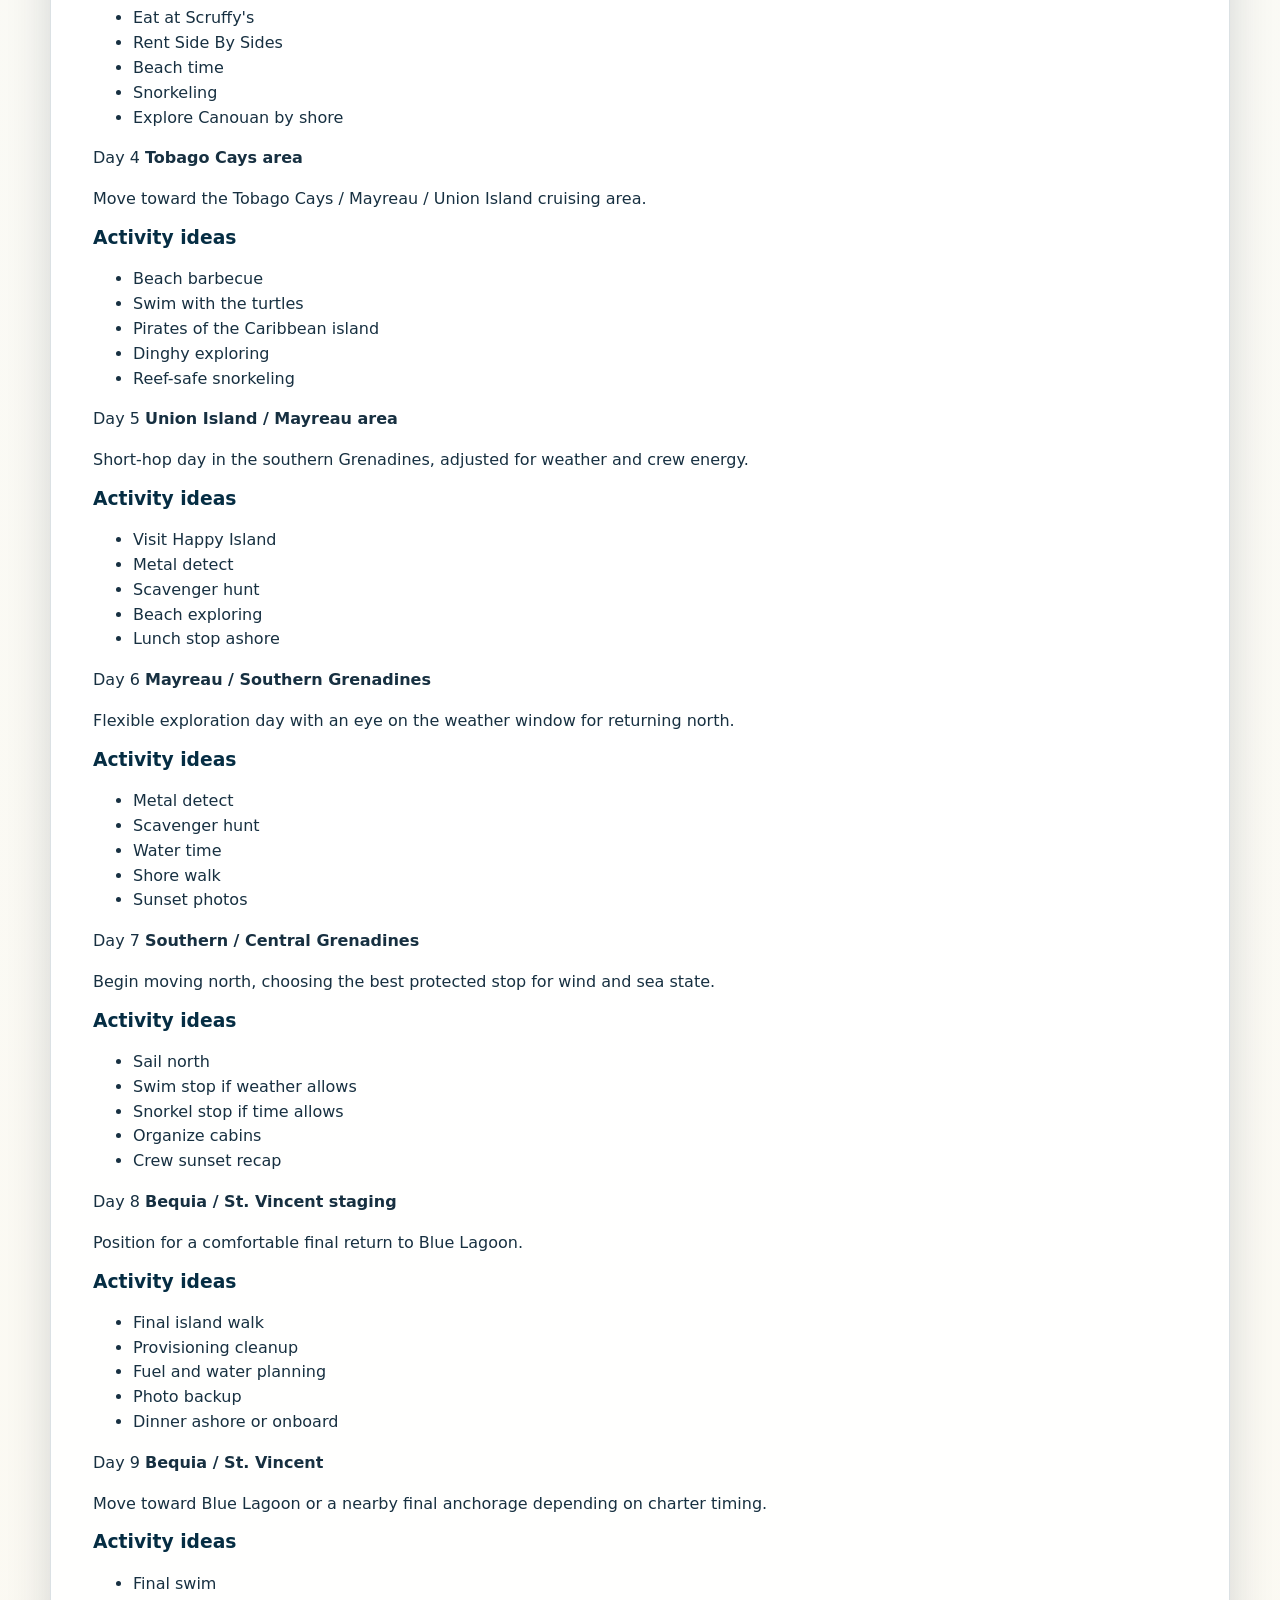
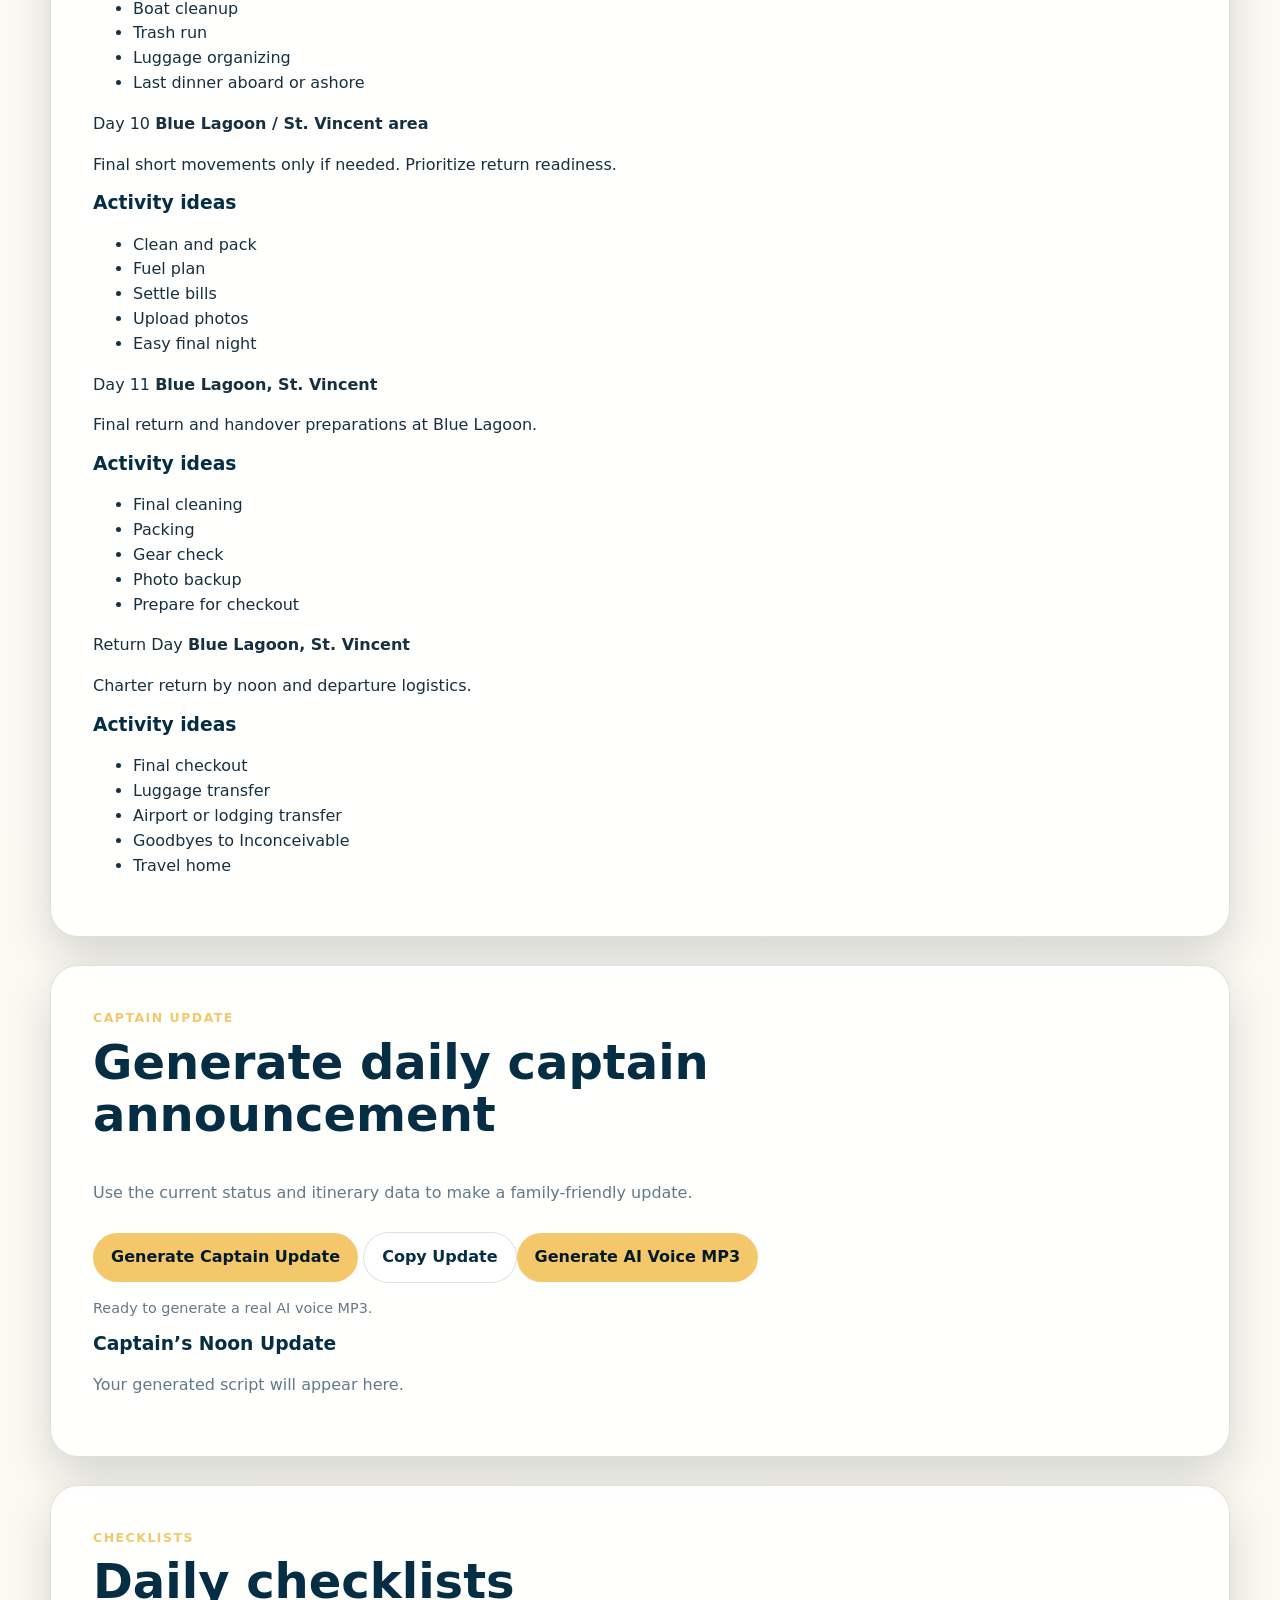
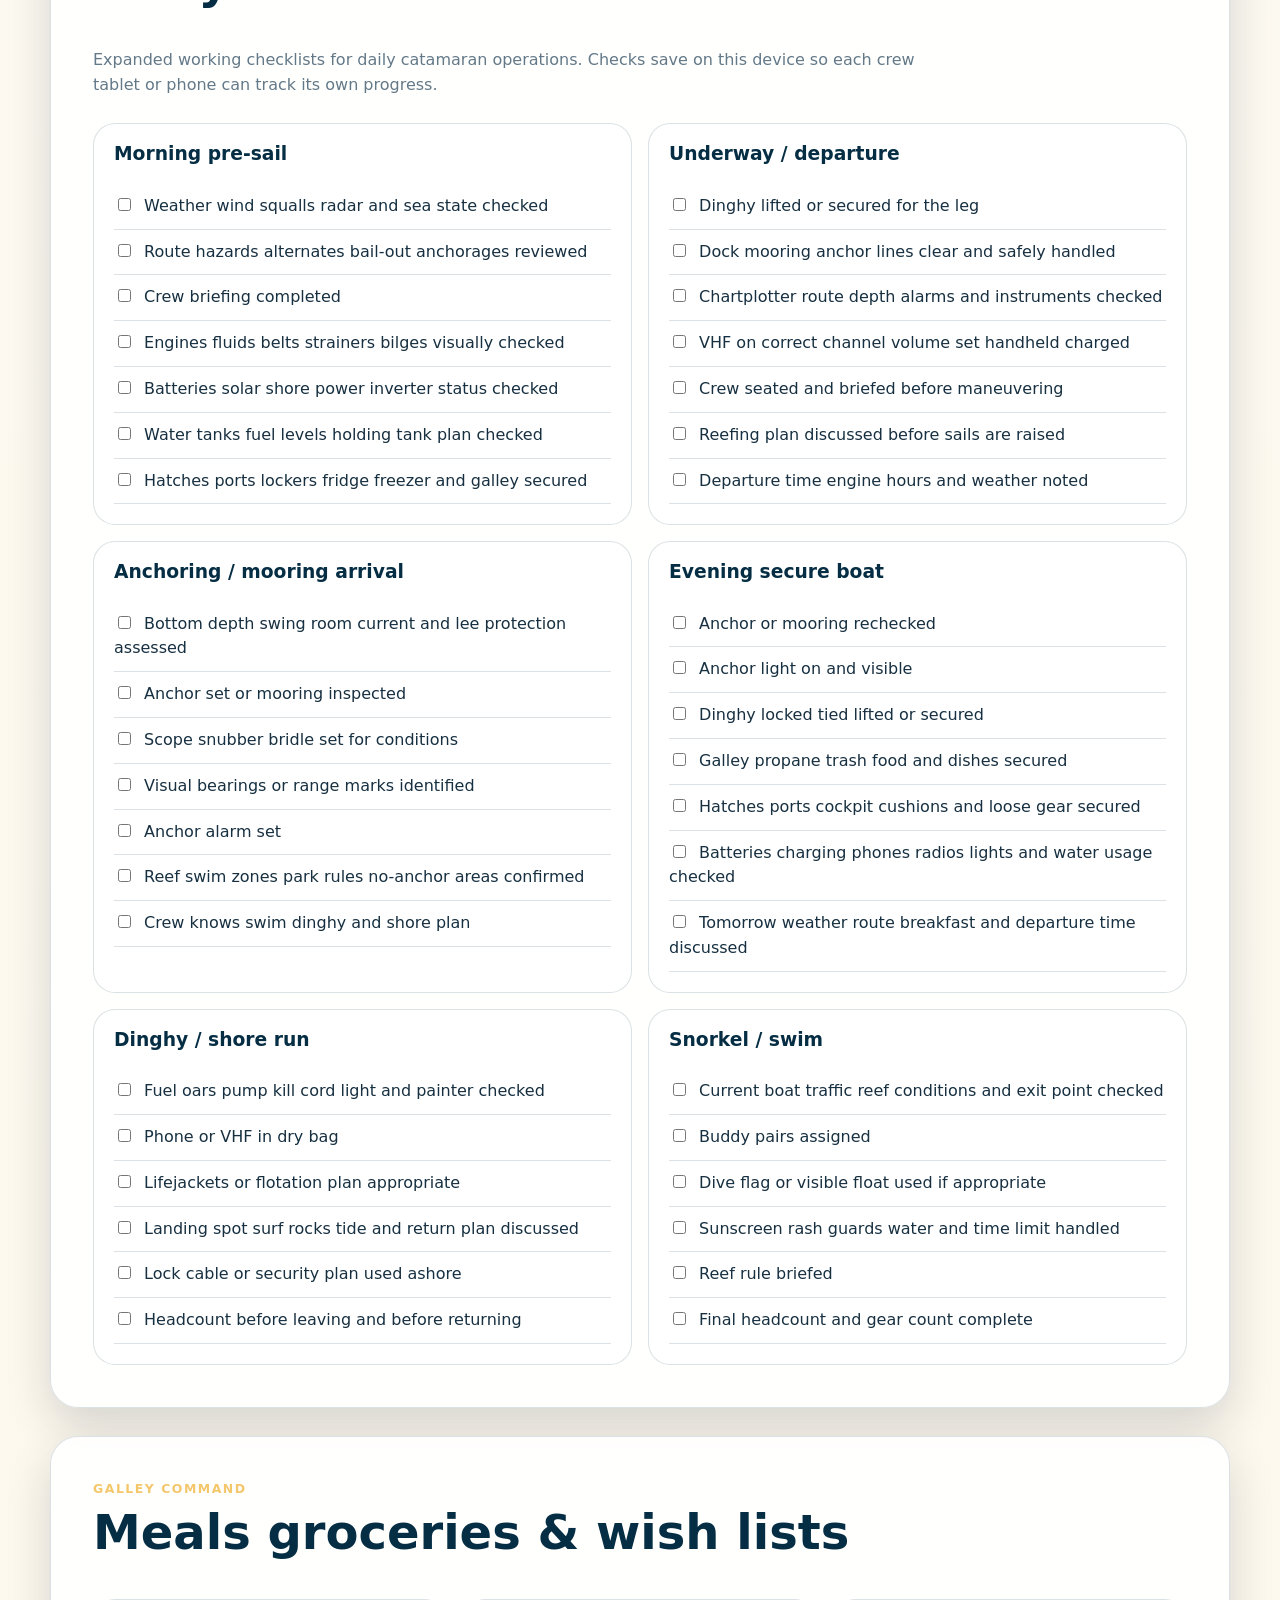
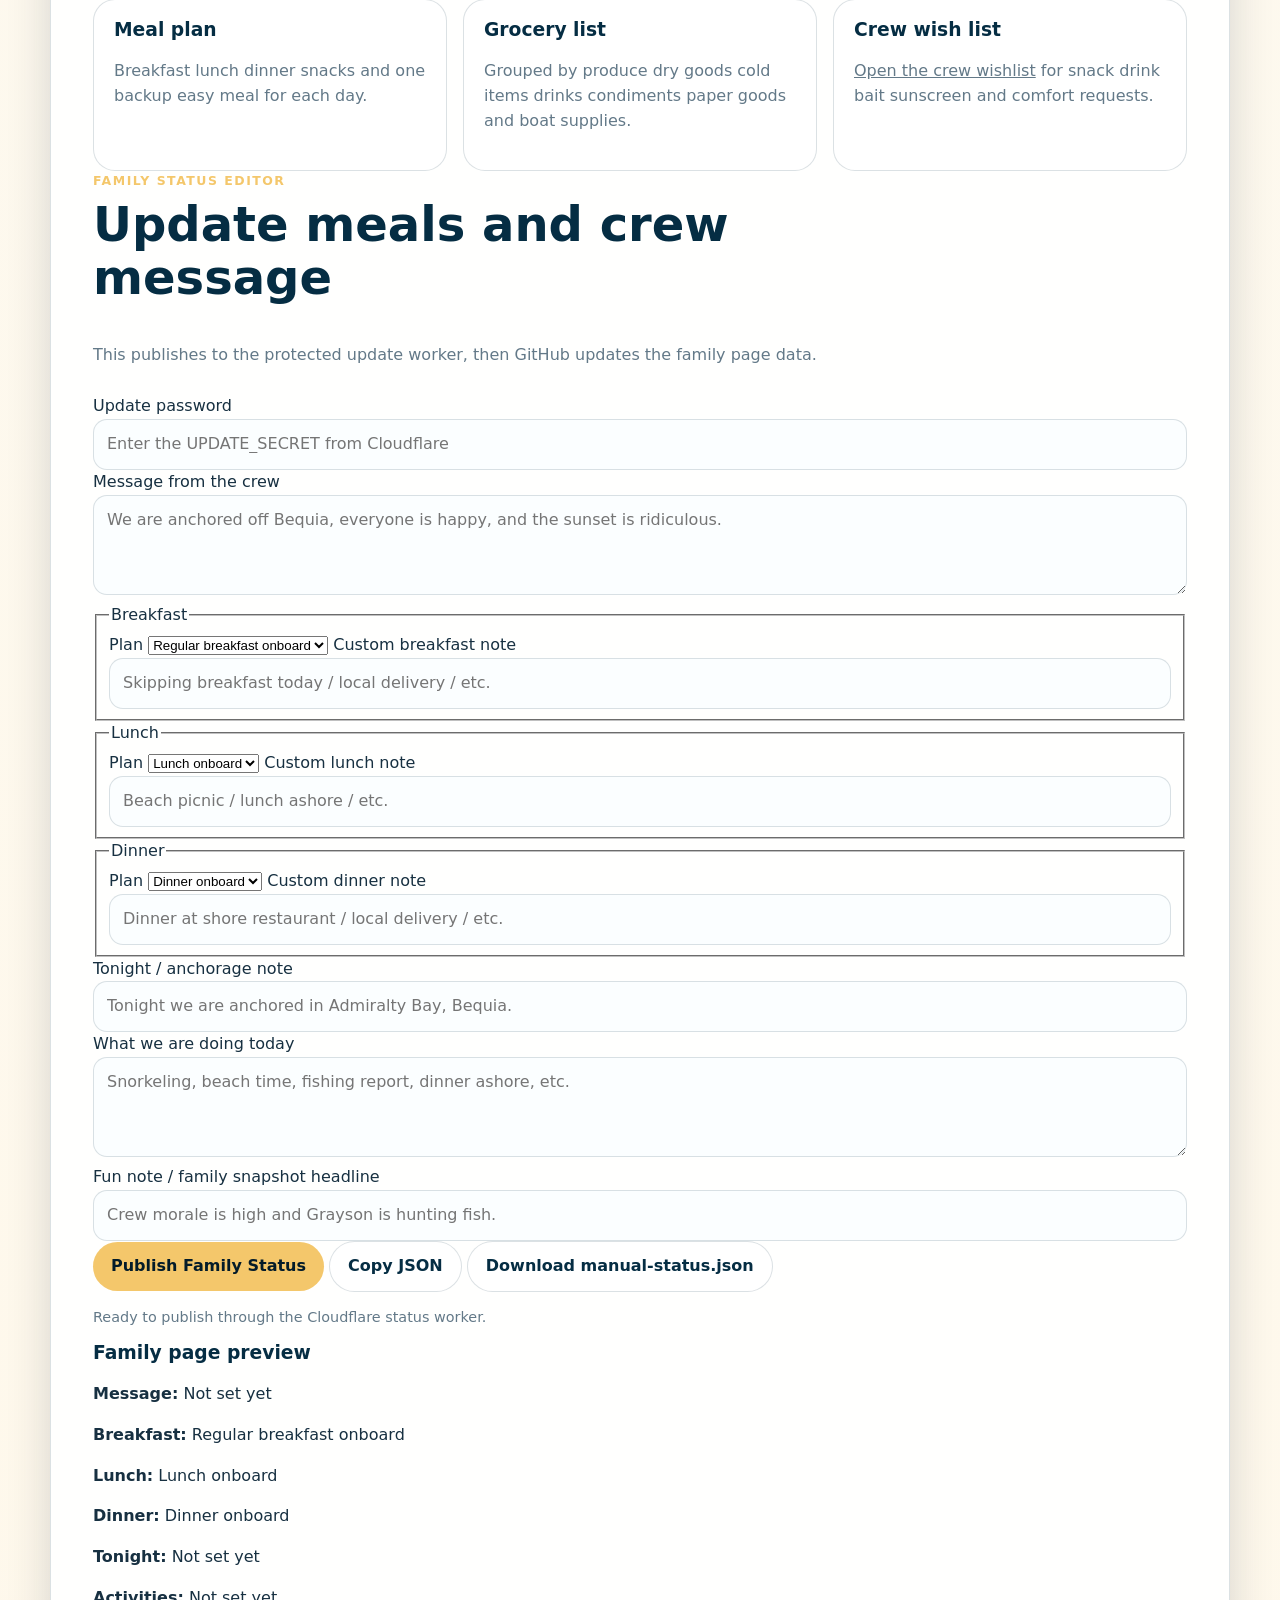
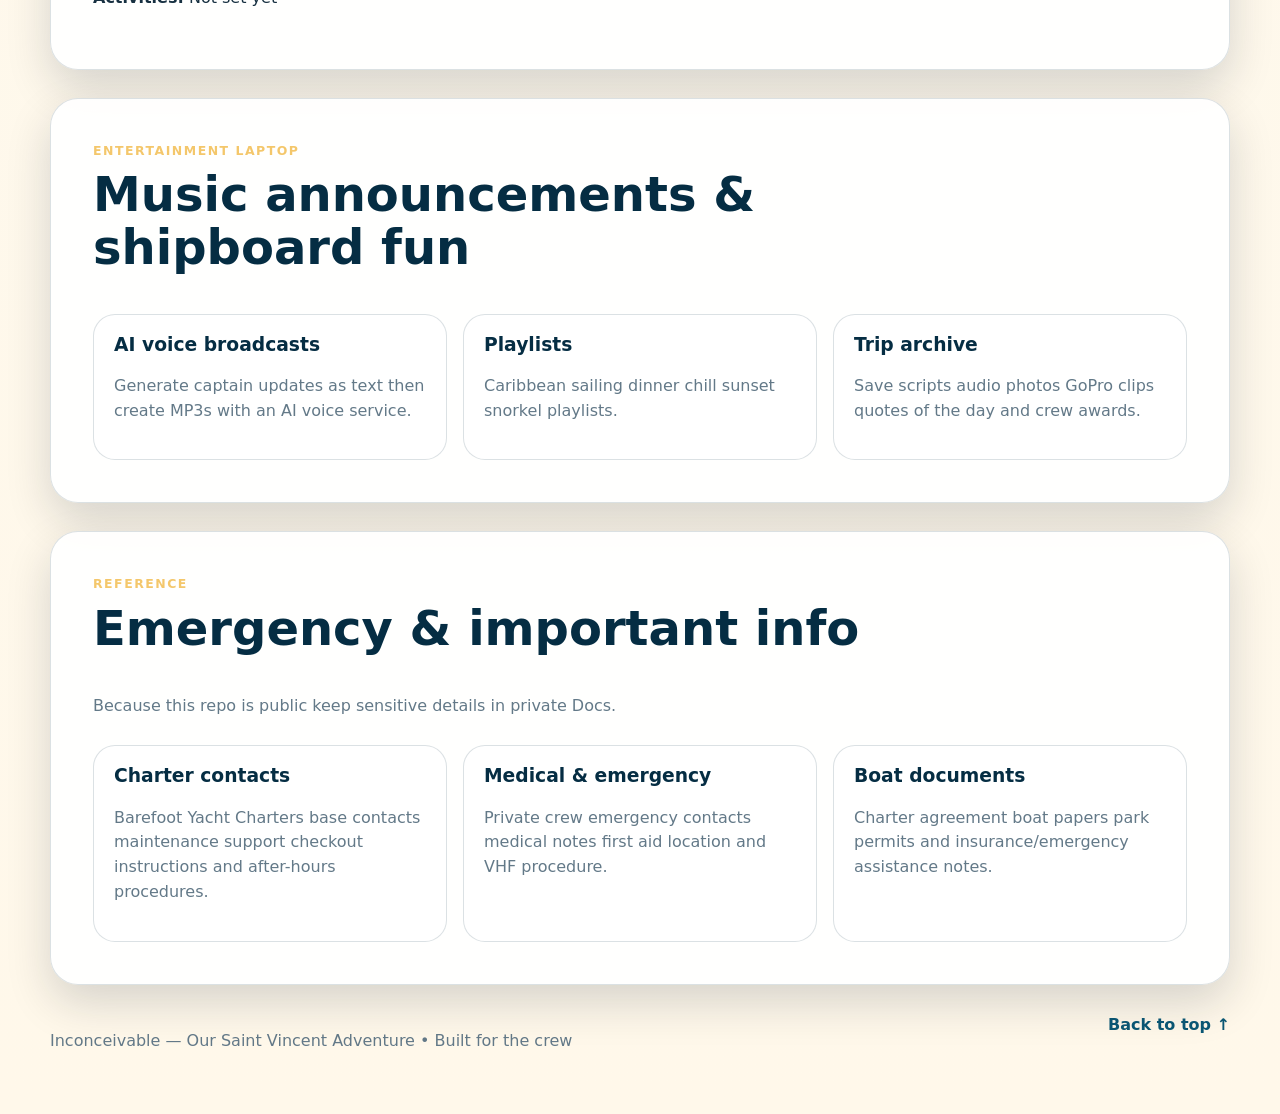
==== commit 2322efab: "Load itinerary ideas panel and restore wishlist link" ====
--- a/index.html
+++ b/index.html
@@ -113,7 +113,7 @@
       <div class="cards three">
         <article><h3>Meal plan</h3><p>Breakfast lunch dinner snacks and one backup easy meal for each day.</p></article>
         <article><h3>Grocery list</h3><p>Grouped by produce dry goods cold items drinks condiments paper goods and boat supplies.</p></article>
-        <article><h3>Crew wish list</h3><p>Let everyone request snacks drinks sunscreen candy fishing bait playlists and comfort items.</p></article>
+        <article><h3>Crew wish list</h3><p><a href="wishlist.html">Open the crew wishlist</a> for snack drink bait sunscreen and comfort requests.</p></article>
       </div>
     </section>
 
@@ -147,5 +147,6 @@
 
   <script src="app.js"></script>
   <script src="dashboard-updates.js"></script>
+  <script src="itinerary-ideas.js"></script>
 </body>
 </html>
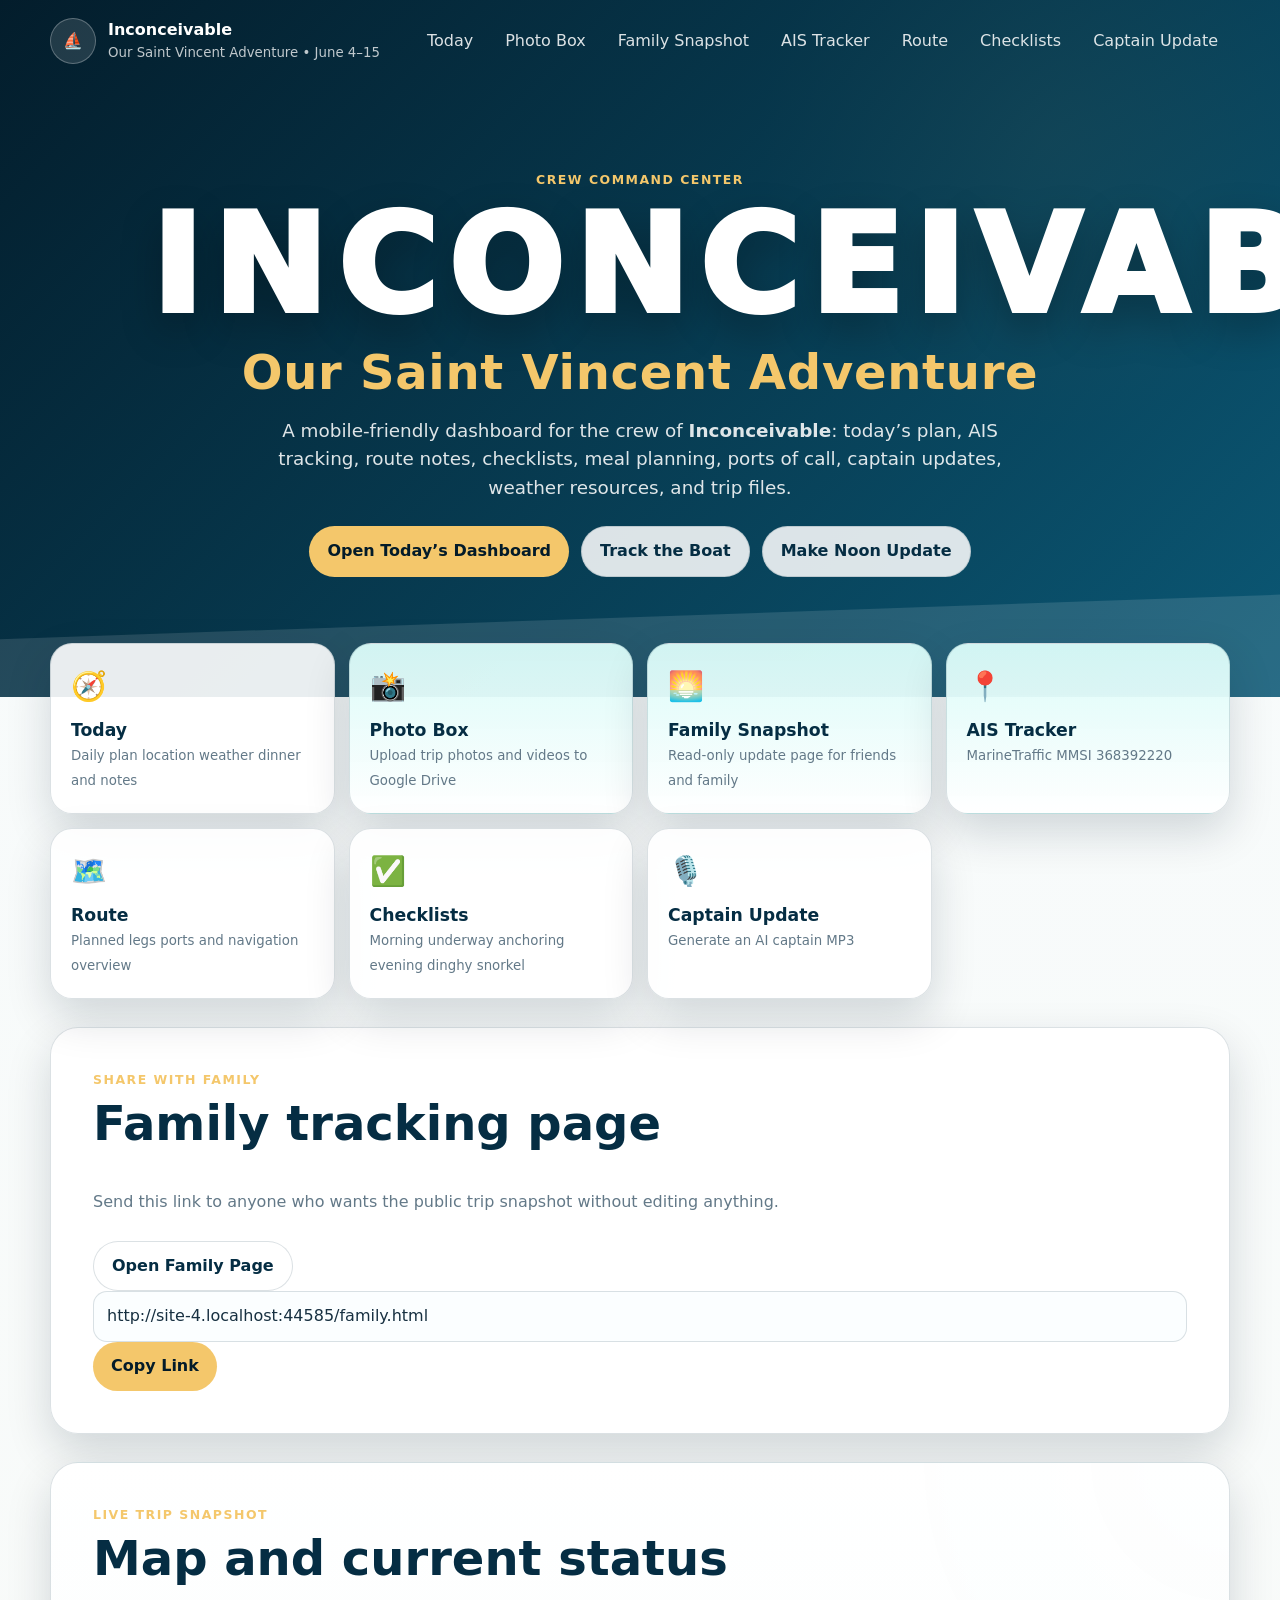
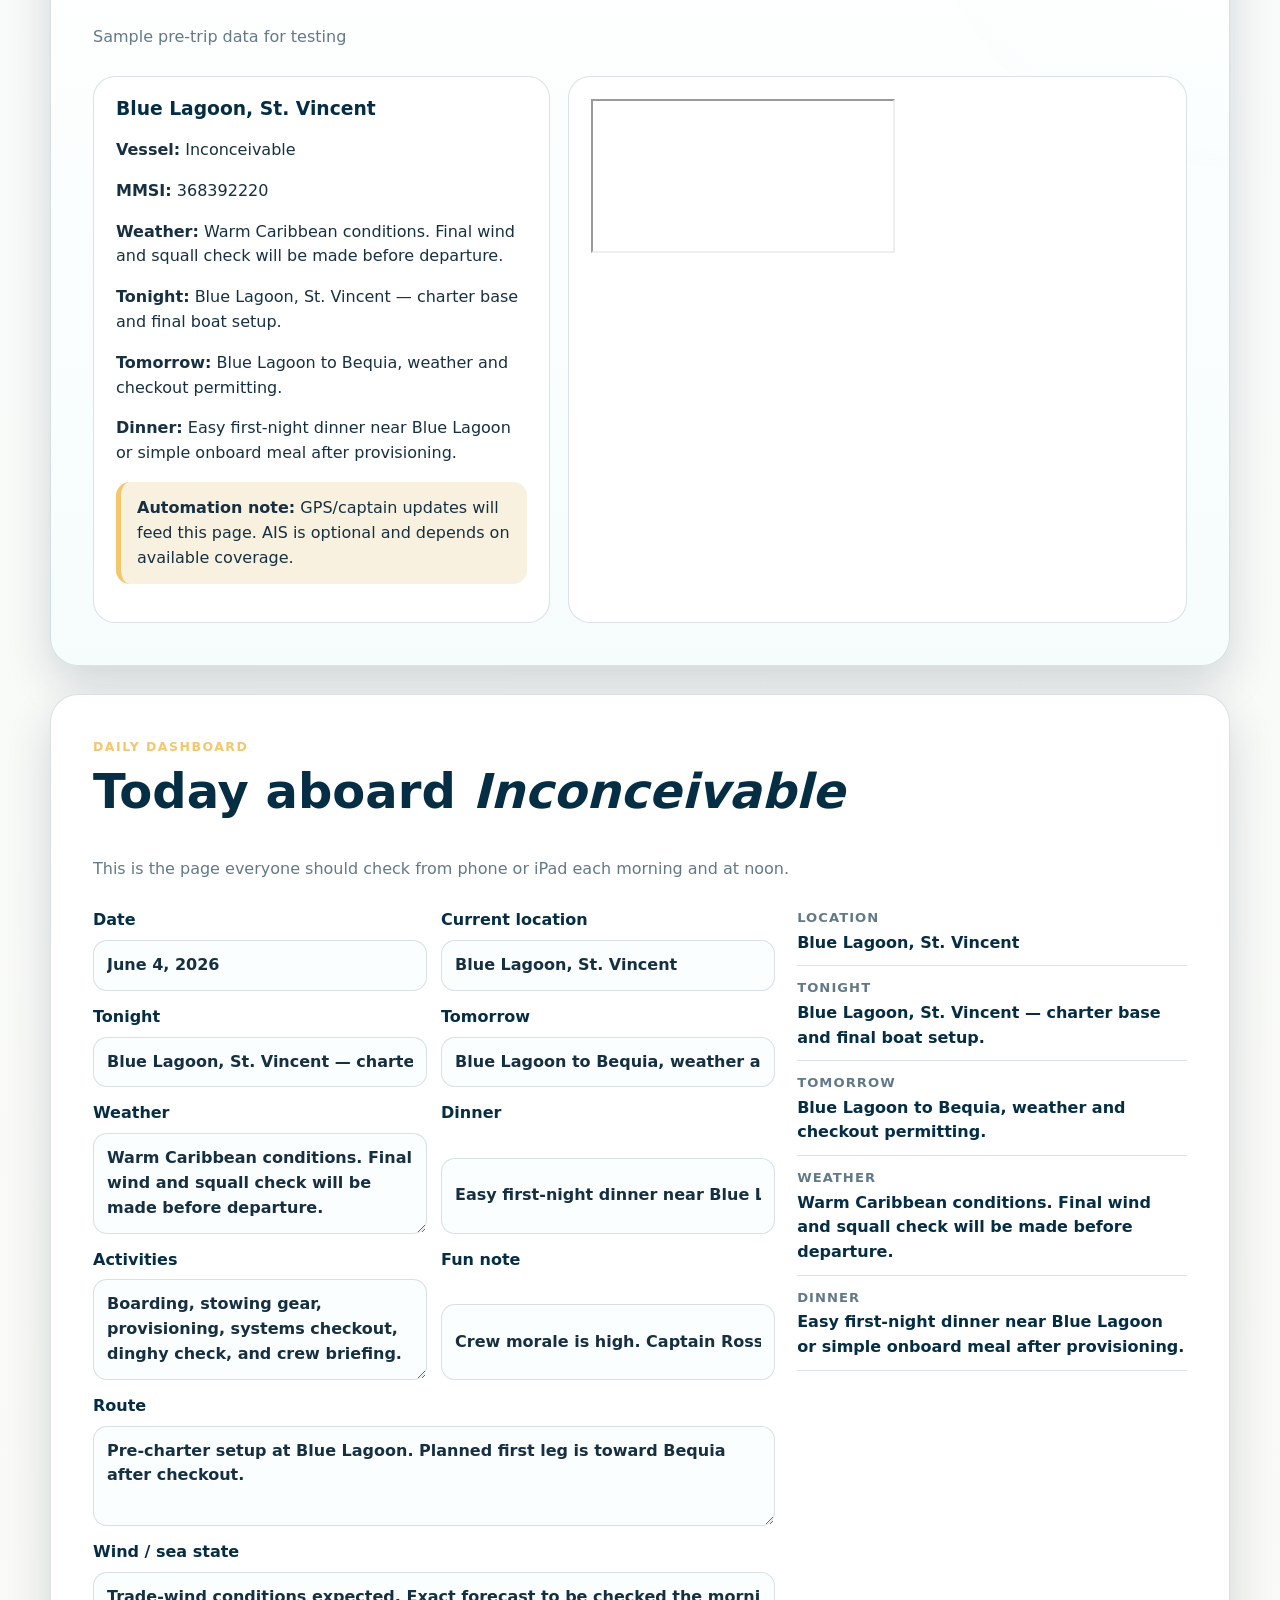
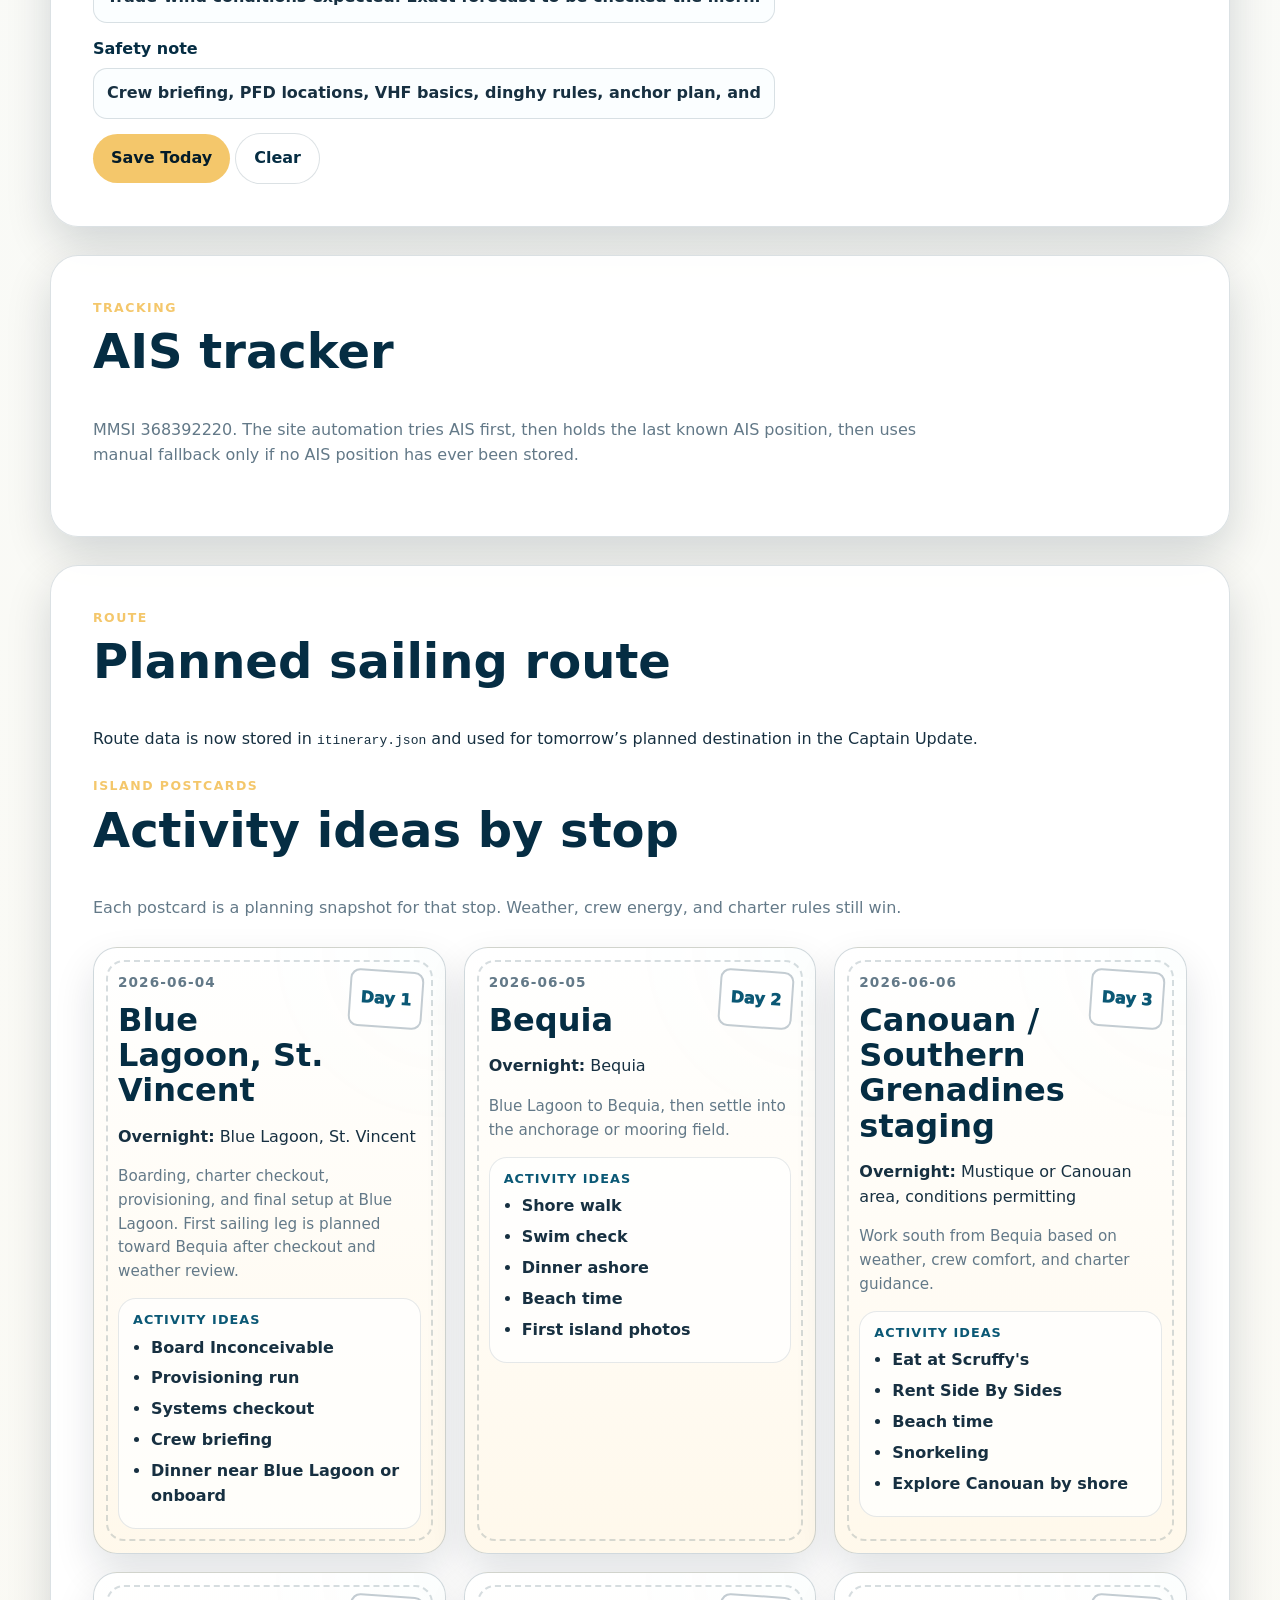
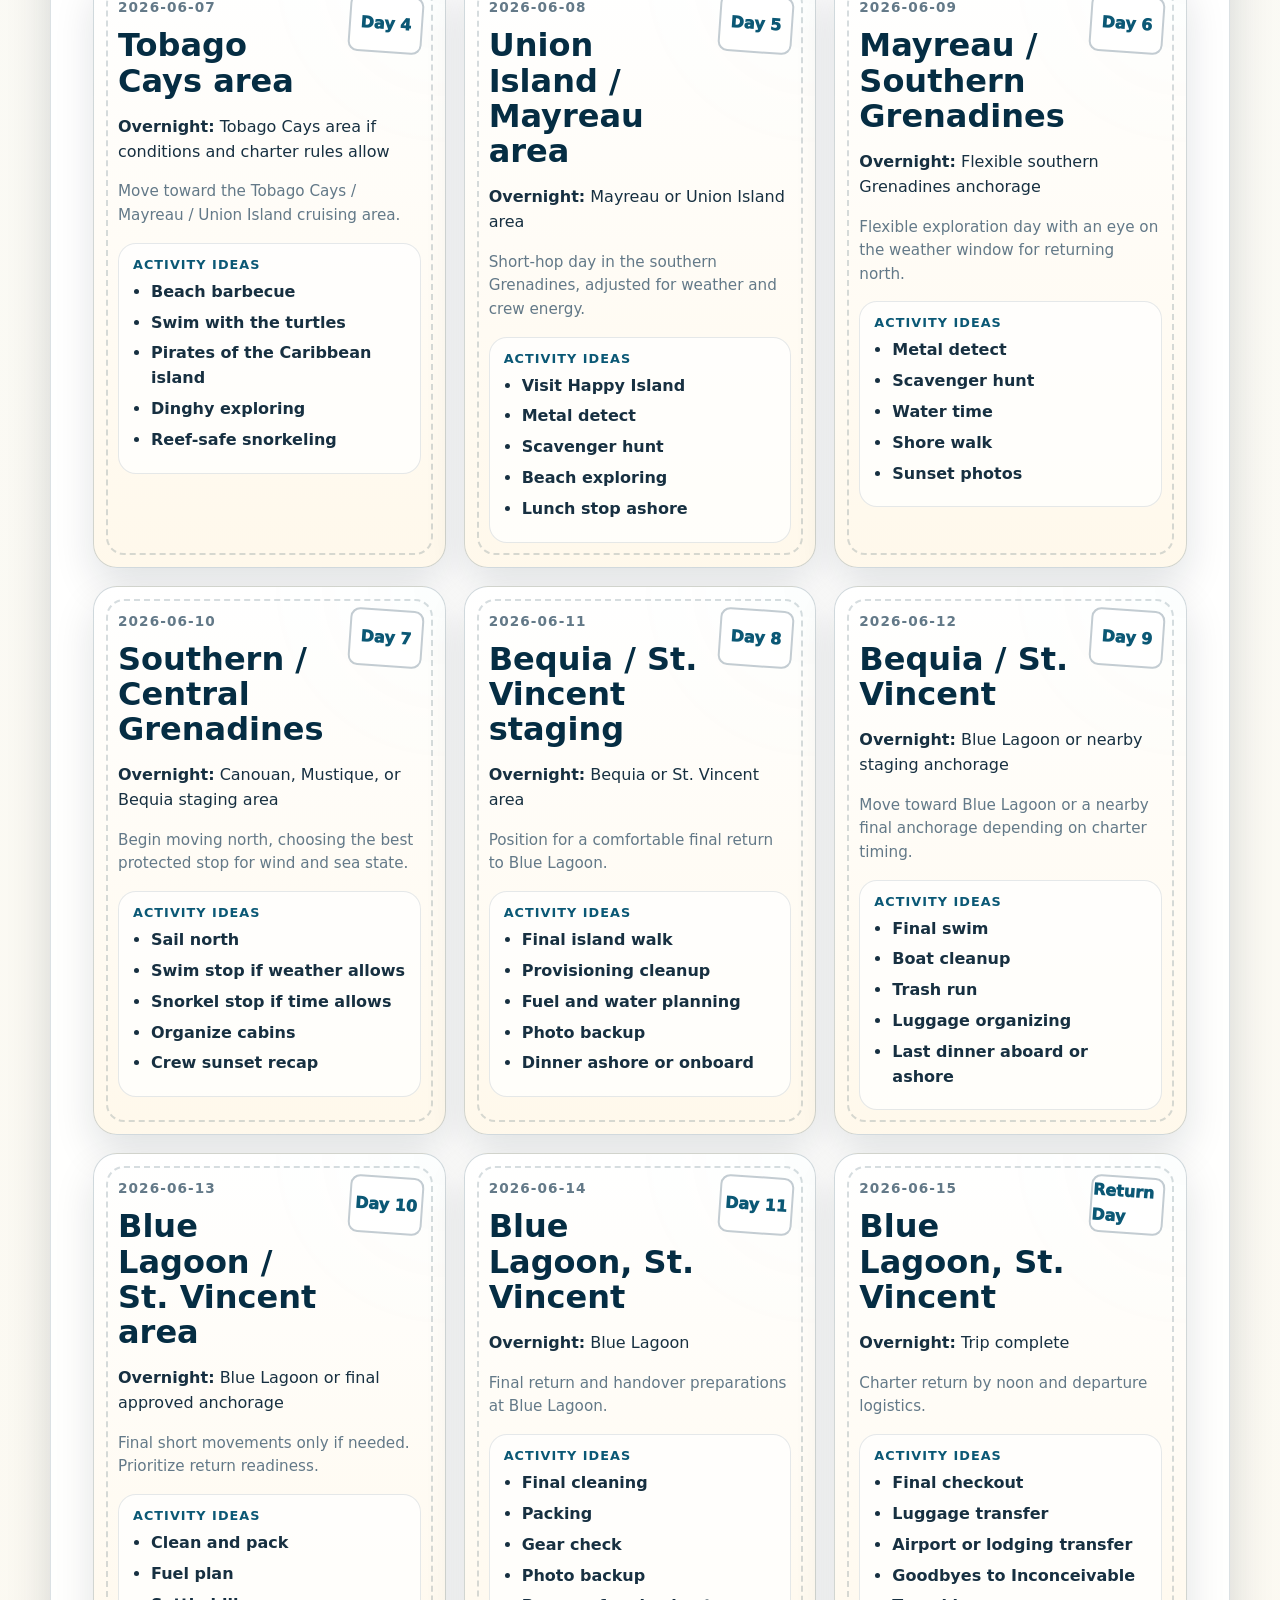
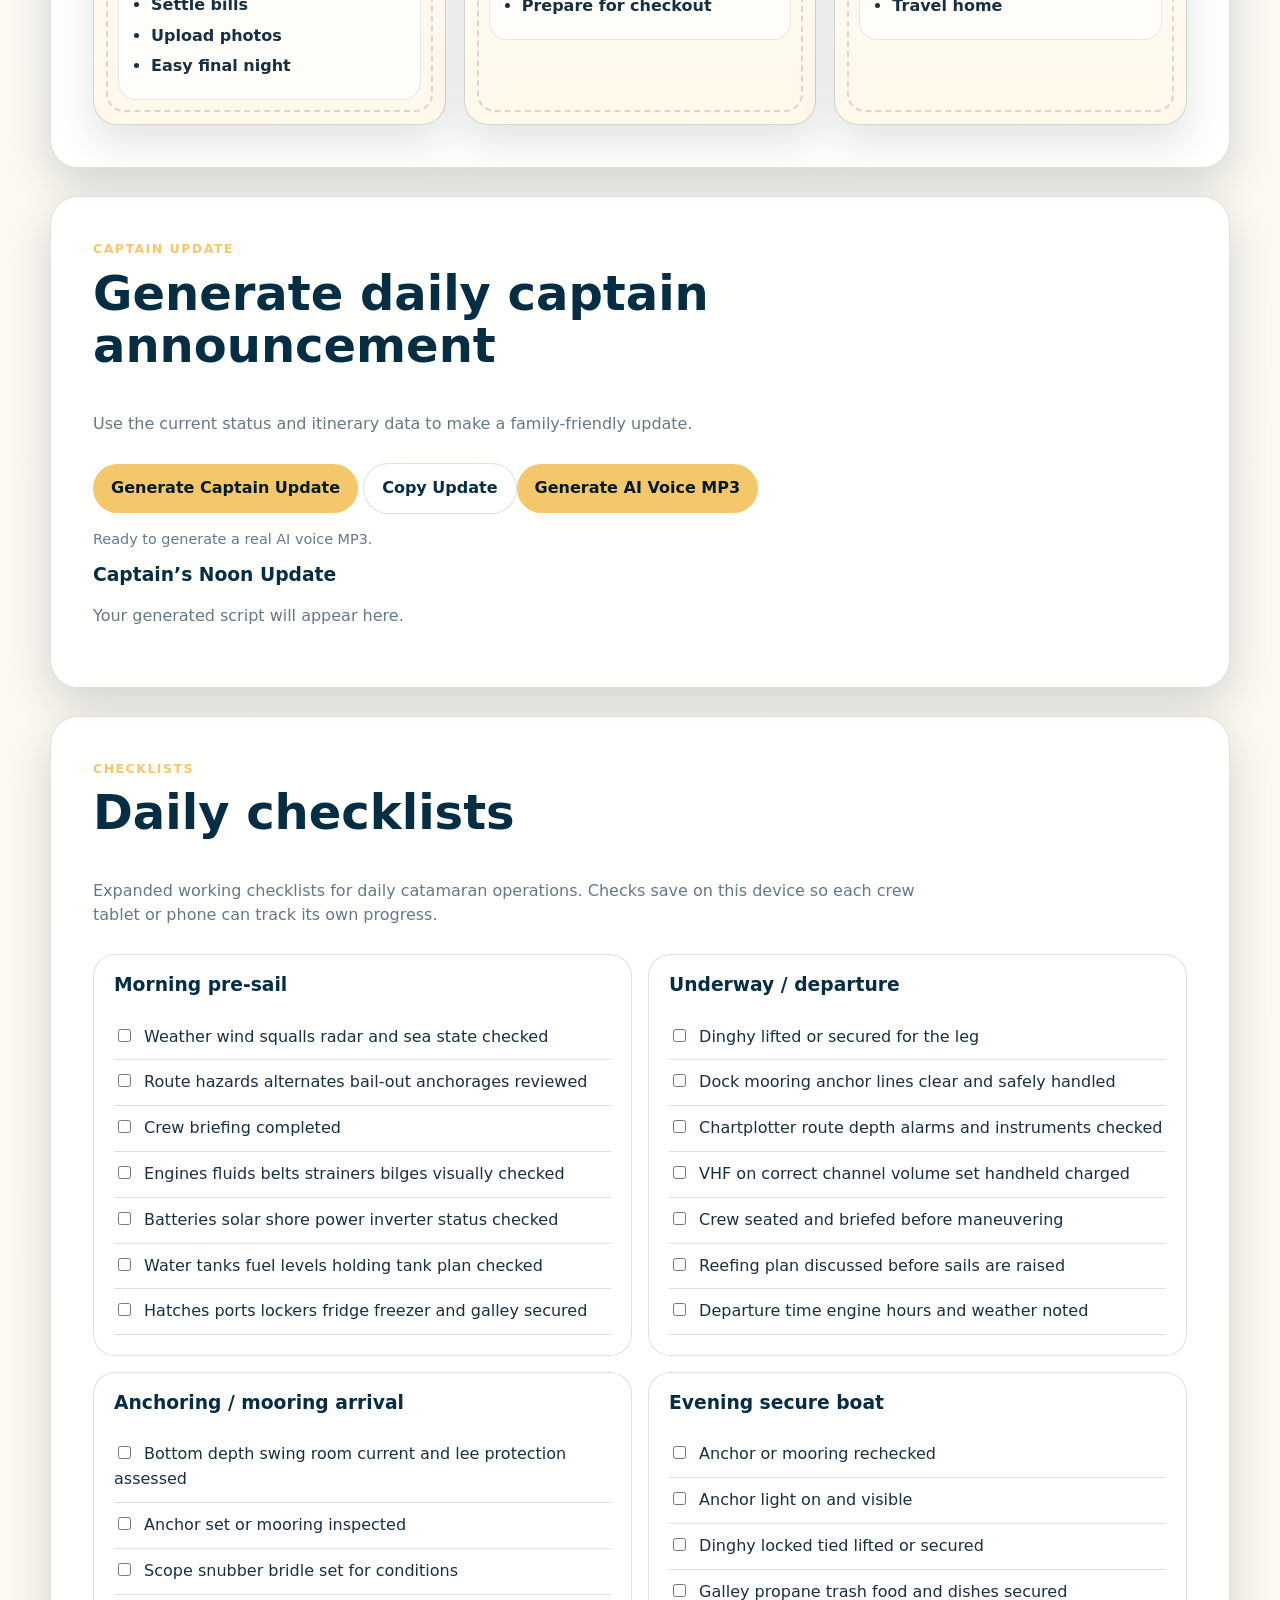
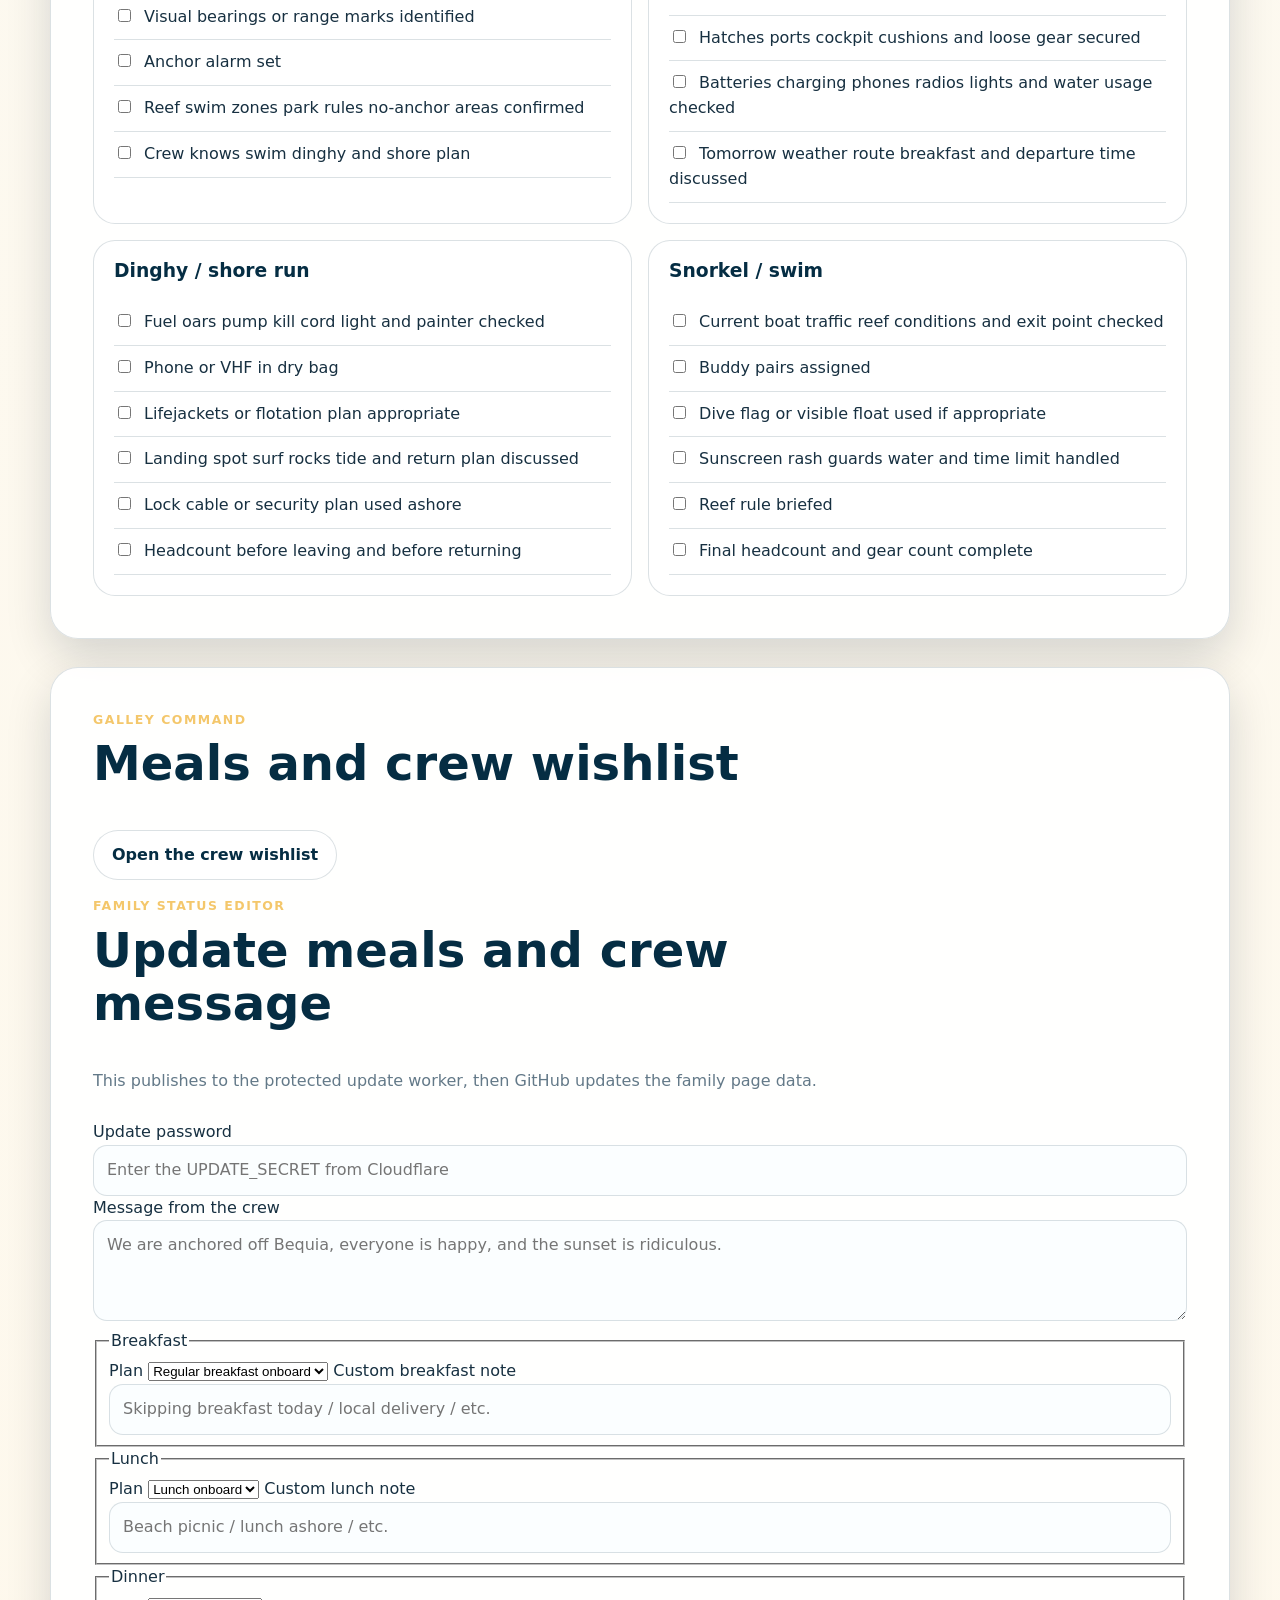
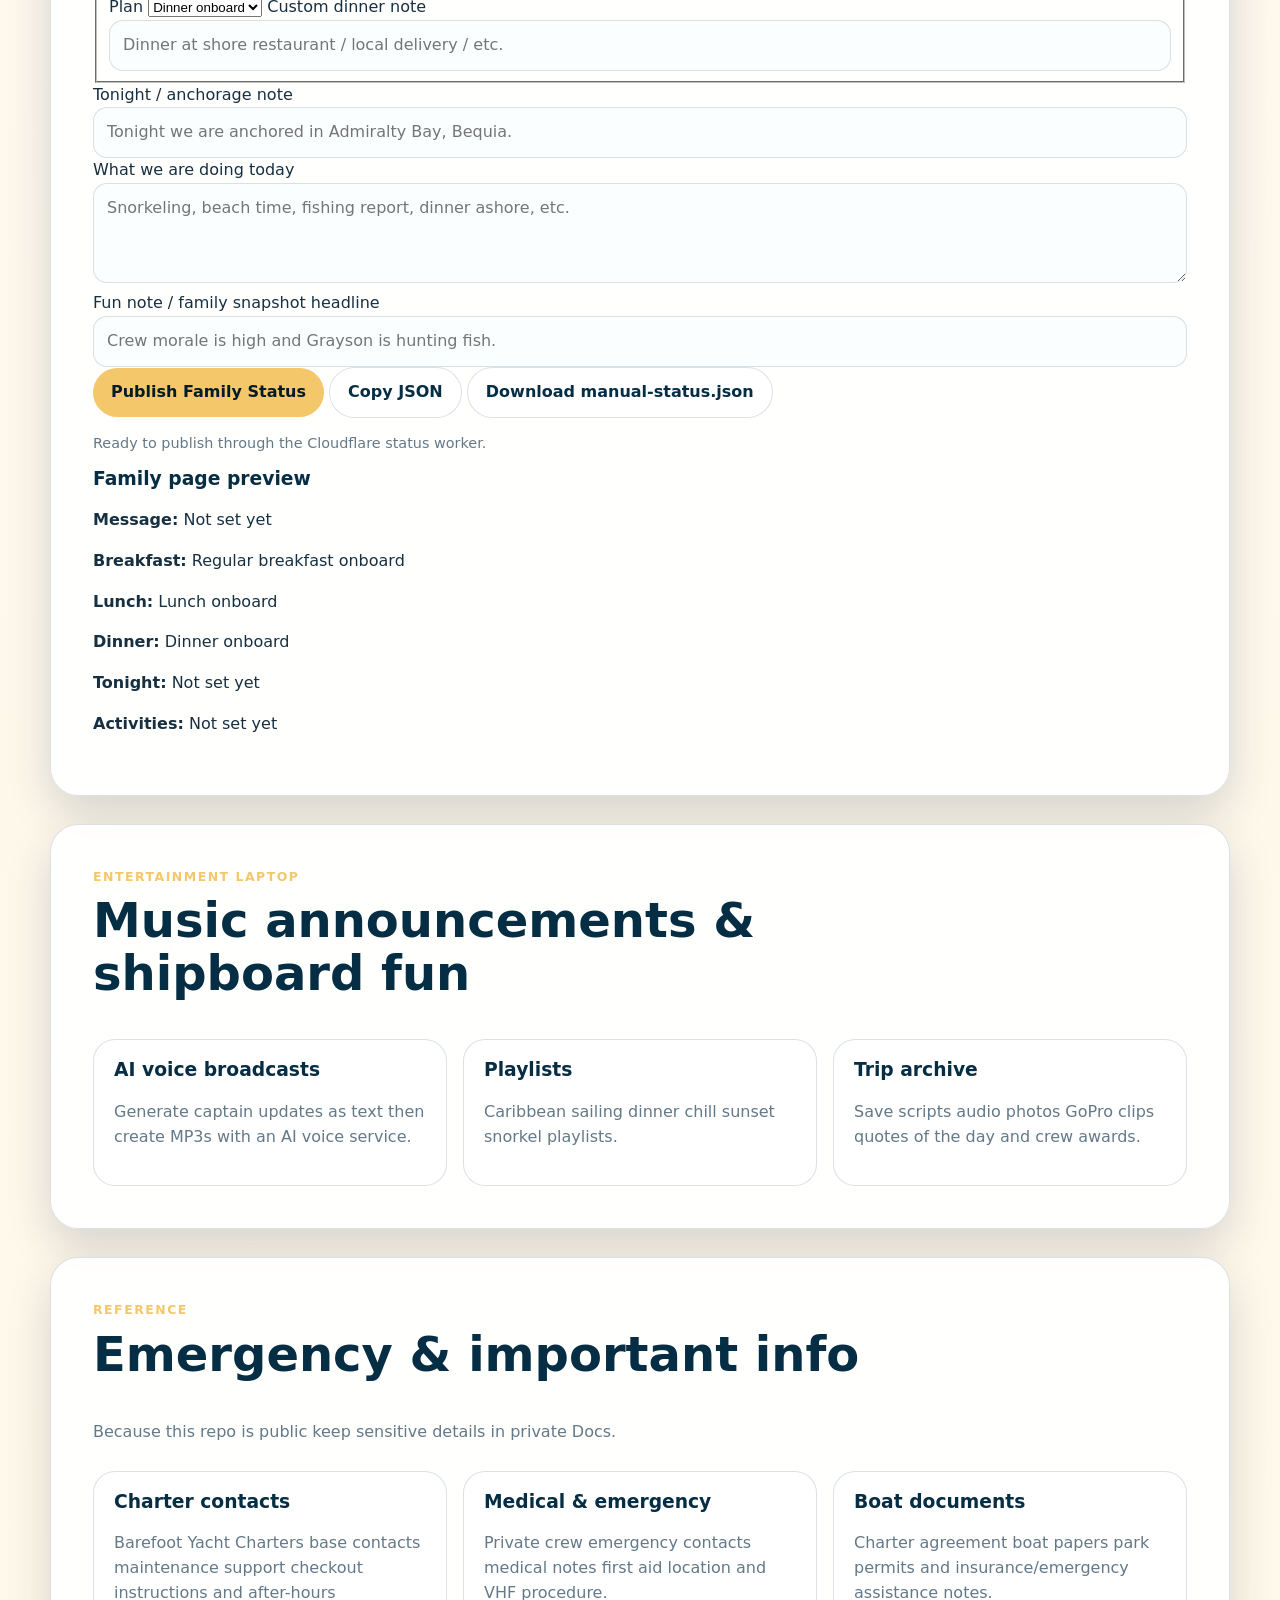
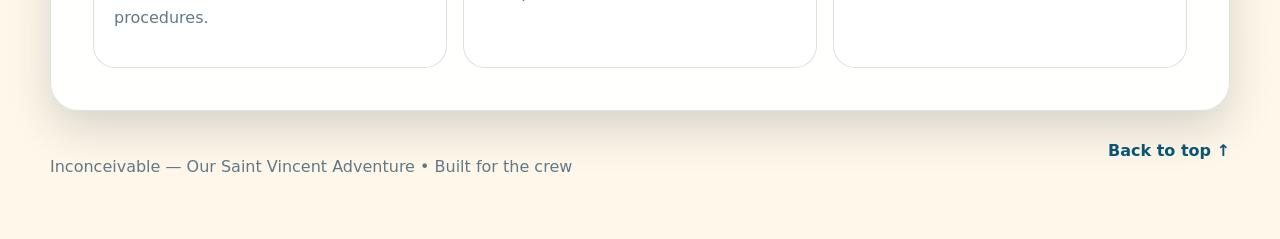
==== commit 4d4e0af4: "Simplify galley command cards" ====
--- a/index.html
+++ b/index.html
@@ -108,13 +108,9 @@
     <section class="panel" id="meals">
       <div class="section-heading">
         <p class="eyebrow">Galley command</p>
-        <h2>Meals groceries &amp; wish lists</h2>
+        <h2>Meals and crew wishlist</h2>
       </div>
-      <div class="cards three">
-        <article><h3>Meal plan</h3><p>Breakfast lunch dinner snacks and one backup easy meal for each day.</p></article>
-        <article><h3>Grocery list</h3><p>Grouped by produce dry goods cold items drinks condiments paper goods and boat supplies.</p></article>
-        <article><h3>Crew wish list</h3><p><a href="wishlist.html">Open the crew wishlist</a> for snack drink bait sunscreen and comfort requests.</p></article>
-      </div>
+      <p><a class="button secondary" href="wishlist.html">Open the crew wishlist</a></p>
     </section>
 
     <section class="panel" id="media">
--- a/trip-custom.css
+++ b/trip-custom.css
@@ -115,10 +115,114 @@
   color: var(--ink);
 }
 
+/* Itinerary postcard activity cards */
+.postcard-itinerary-panel {
+  margin-top: 24px;
+}
+
+.itinerary-postcard-grid {
+  display: grid;
+  grid-template-columns: repeat(3, minmax(0, 1fr));
+  gap: 18px;
+}
+
+.itinerary-postcard {
+  position: relative;
+  min-height: 320px;
+  padding: 24px;
+  border-radius: 24px;
+  border: 1px solid rgba(5, 45, 67, 0.18);
+  background:
+    linear-gradient(180deg, rgba(255,255,255,.94), rgba(255,248,234,.94)),
+    radial-gradient(circle at top right, rgba(95, 212, 216, .28), transparent 12rem);
+  box-shadow: 0 18px 40px rgba(3, 27, 41, .12);
+  overflow: hidden;
+}
+
+.itinerary-postcard::before {
+  content: "";
+  position: absolute;
+  inset: 12px;
+  border: 2px dashed rgba(5,45,67,.16);
+  border-radius: 18px;
+  pointer-events: none;
+}
+
+.postcard-stamp {
+  position: absolute;
+  top: 22px;
+  right: 22px;
+  width: 74px;
+  height: 58px;
+  border: 2px solid rgba(5,45,67,.24);
+  border-radius: 10px;
+  display: grid;
+  place-items: center;
+  font-weight: 950;
+  color: var(--blue);
+  background: rgba(255,255,255,.72);
+  transform: rotate(4deg);
+}
+
+.postcard-topline {
+  color: var(--muted);
+  font-size: .85rem;
+  font-weight: 900;
+  letter-spacing: .08em;
+  text-transform: uppercase;
+  padding-right: 90px;
+}
+
+.itinerary-postcard h3 {
+  margin: 10px 90px 10px 0;
+  color: var(--navy);
+  font-size: clamp(1.35rem, 2.5vw, 2rem);
+}
+
+.postcard-overnight,
+.postcard-route {
+  color: var(--ink);
+}
+
+.postcard-route {
+  color: var(--muted);
+  font-size: .95rem;
+}
+
+.postcard-ideas {
+  margin-top: 14px;
+  background: rgba(255,255,255,.72);
+  border: 1px solid rgba(5,45,67,.1);
+  border-radius: 18px;
+  padding: 14px;
+}
+
+.postcard-ideas h4 {
+  margin: 0 0 8px;
+  color: var(--blue);
+  text-transform: uppercase;
+  letter-spacing: .08em;
+  font-size: .8rem;
+}
+
+.postcard-ideas ul {
+  margin: 0;
+  padding-left: 18px;
+}
+
+.postcard-ideas li {
+  margin: 6px 0;
+  font-weight: 750;
+}
+
 @media (max-width: 1100px) {
   .quick-cards {
     grid-template-columns: repeat(3, minmax(0, 1fr));
   }
+
+  .itinerary-postcard-grid {
+    grid-template-columns: repeat(2, minmax(0, 1fr));
+  }
 }
 
 @media (max-width: 920px) {
@@ -145,7 +249,23 @@
     letter-spacing: 0.045em;
   }
 
-  .quick-cards {
+  .quick-cards,
+  .itinerary-postcard-grid {
     grid-template-columns: 1fr;
   }
-}
+
+  .itinerary-postcard {
+    min-height: auto;
+    padding: 20px;
+  }
+
+  .postcard-stamp {
+    width: 62px;
+    height: 48px;
+    font-size: .82rem;
+  }
+
+  .itinerary-postcard h3 {
+    margin-right: 74px;
+  }
+}
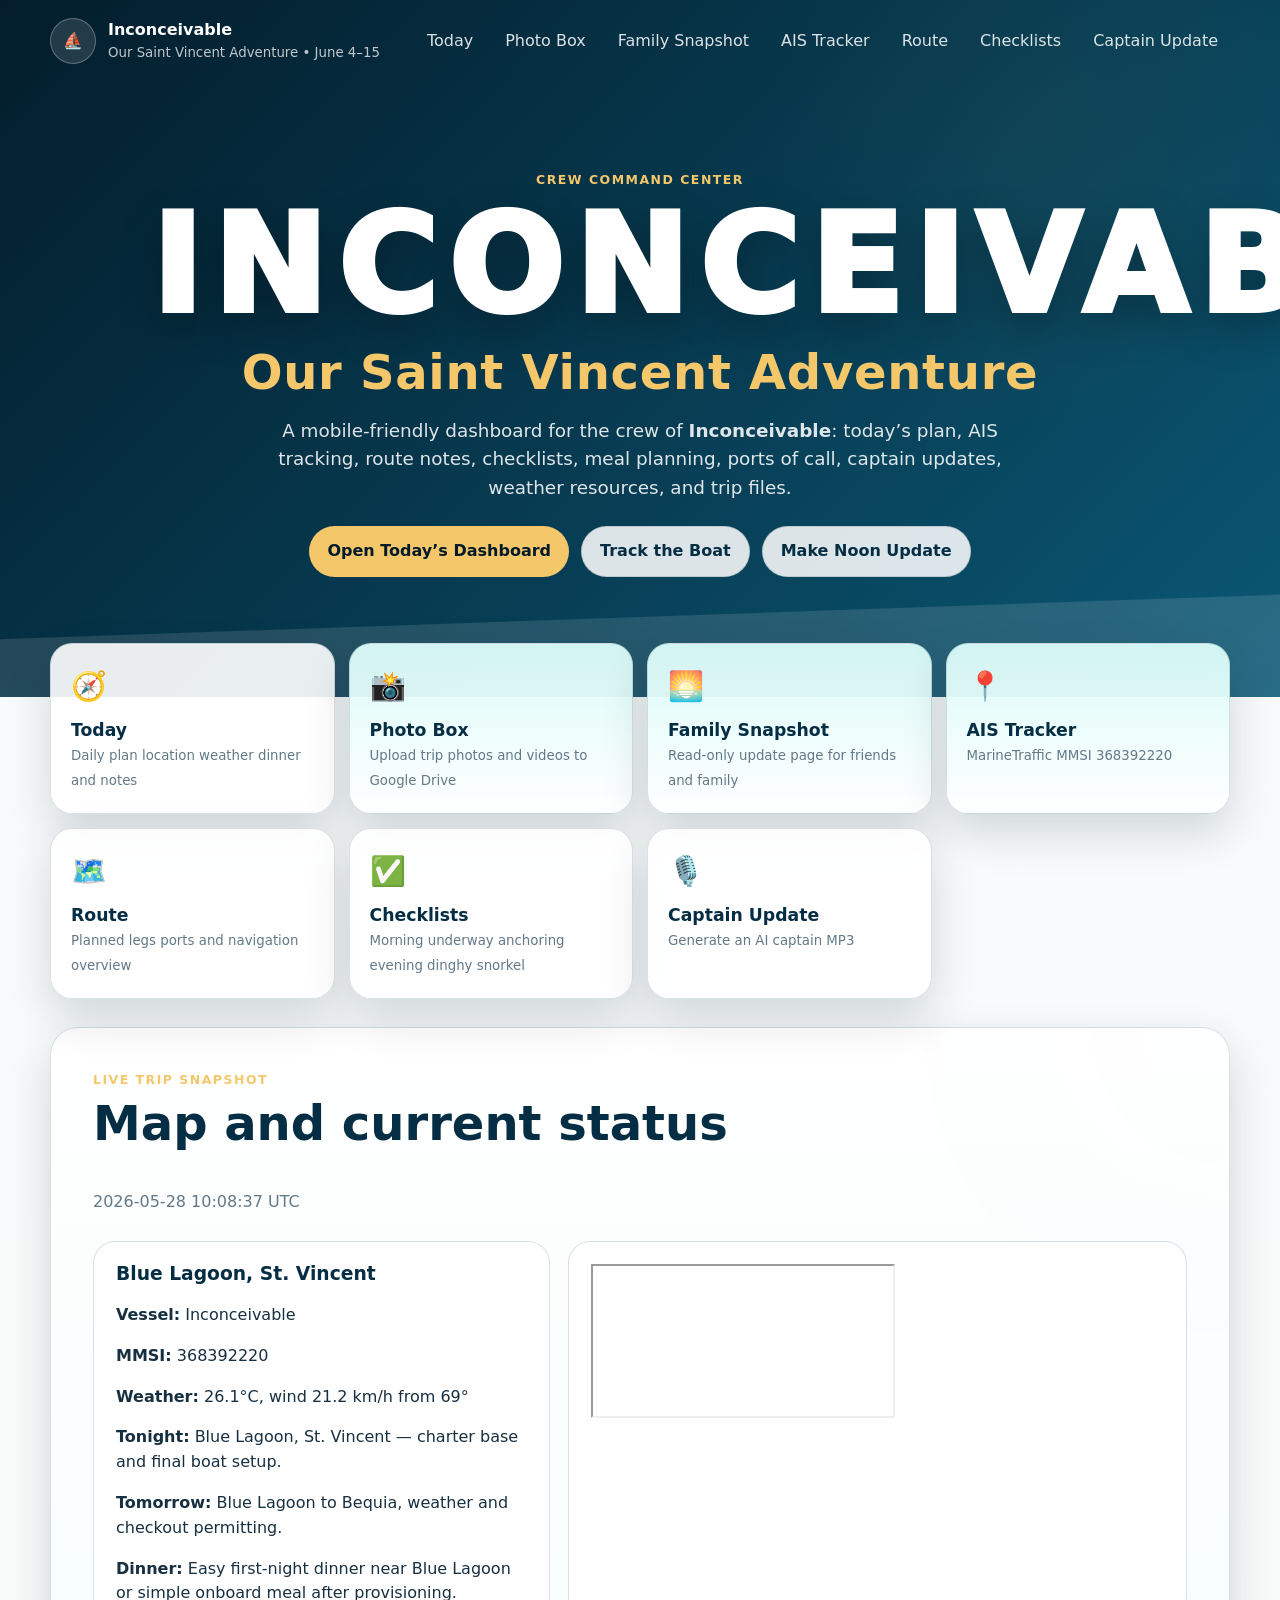
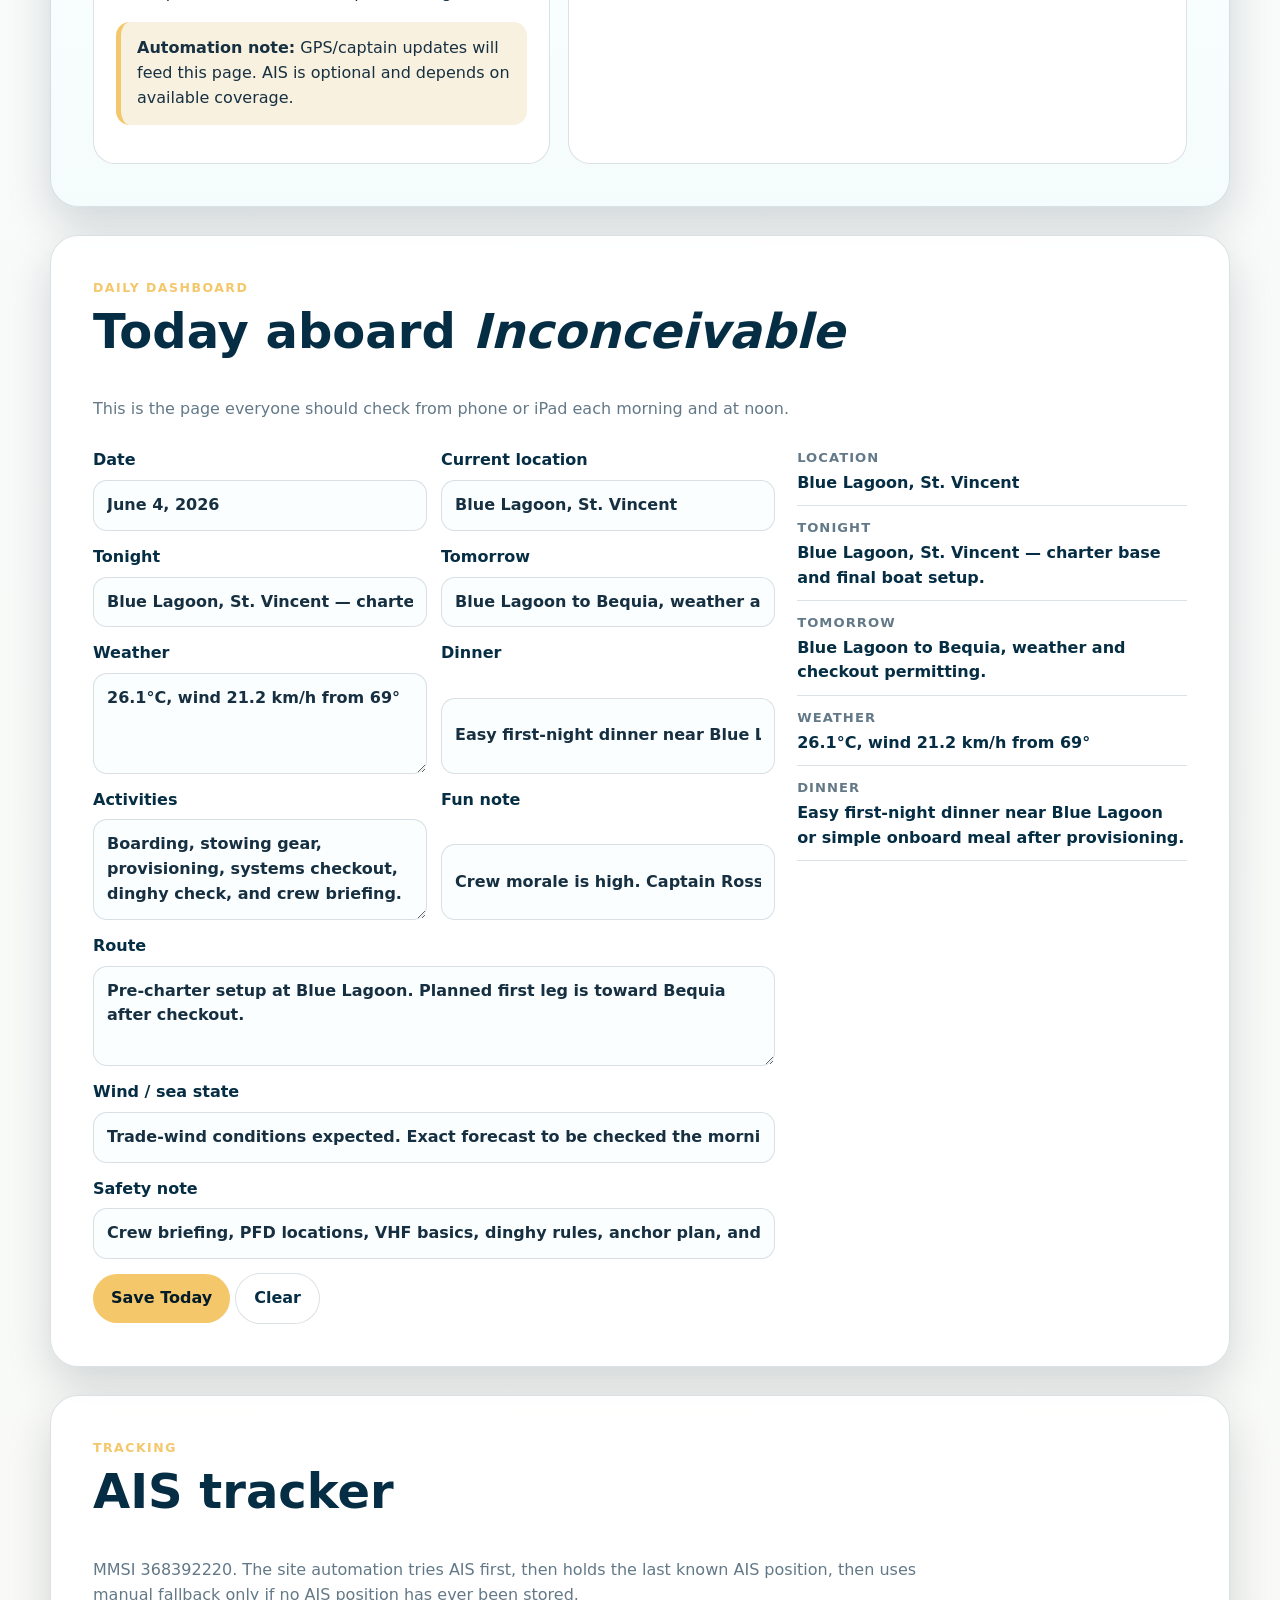
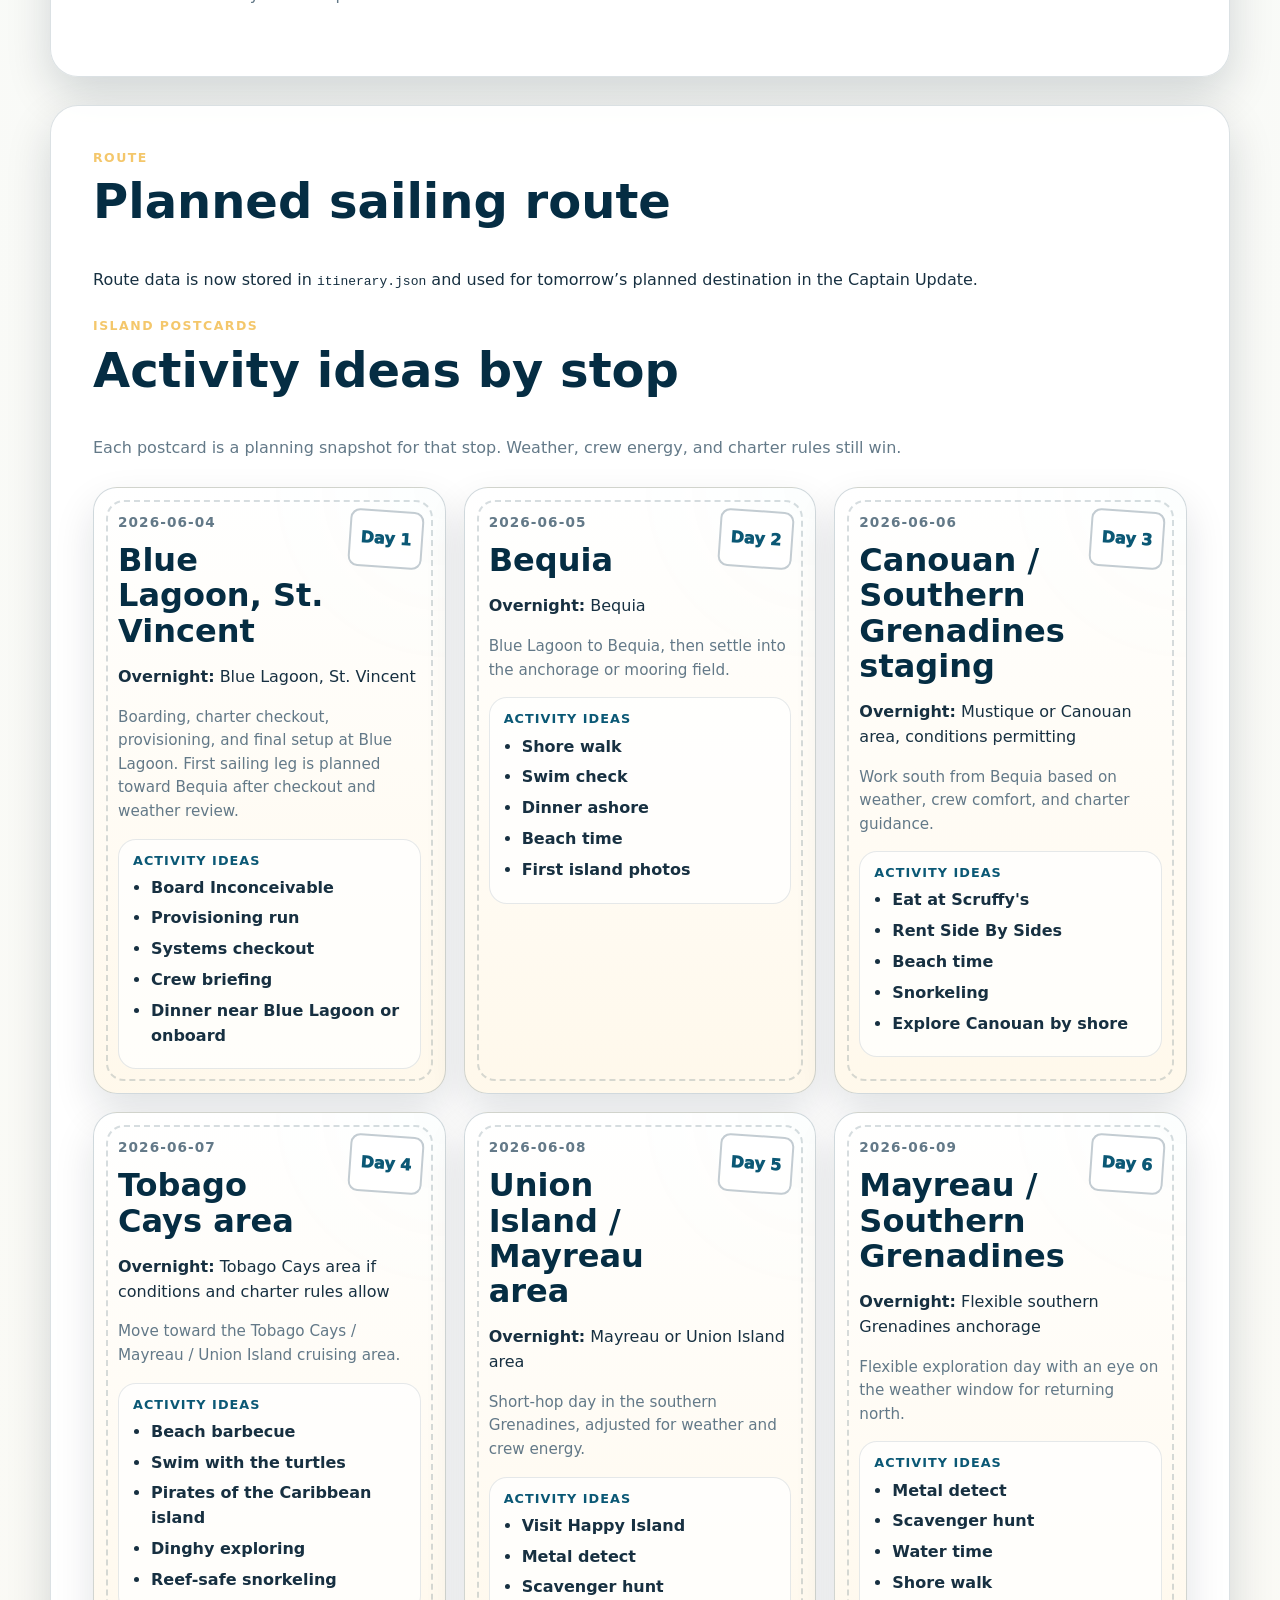
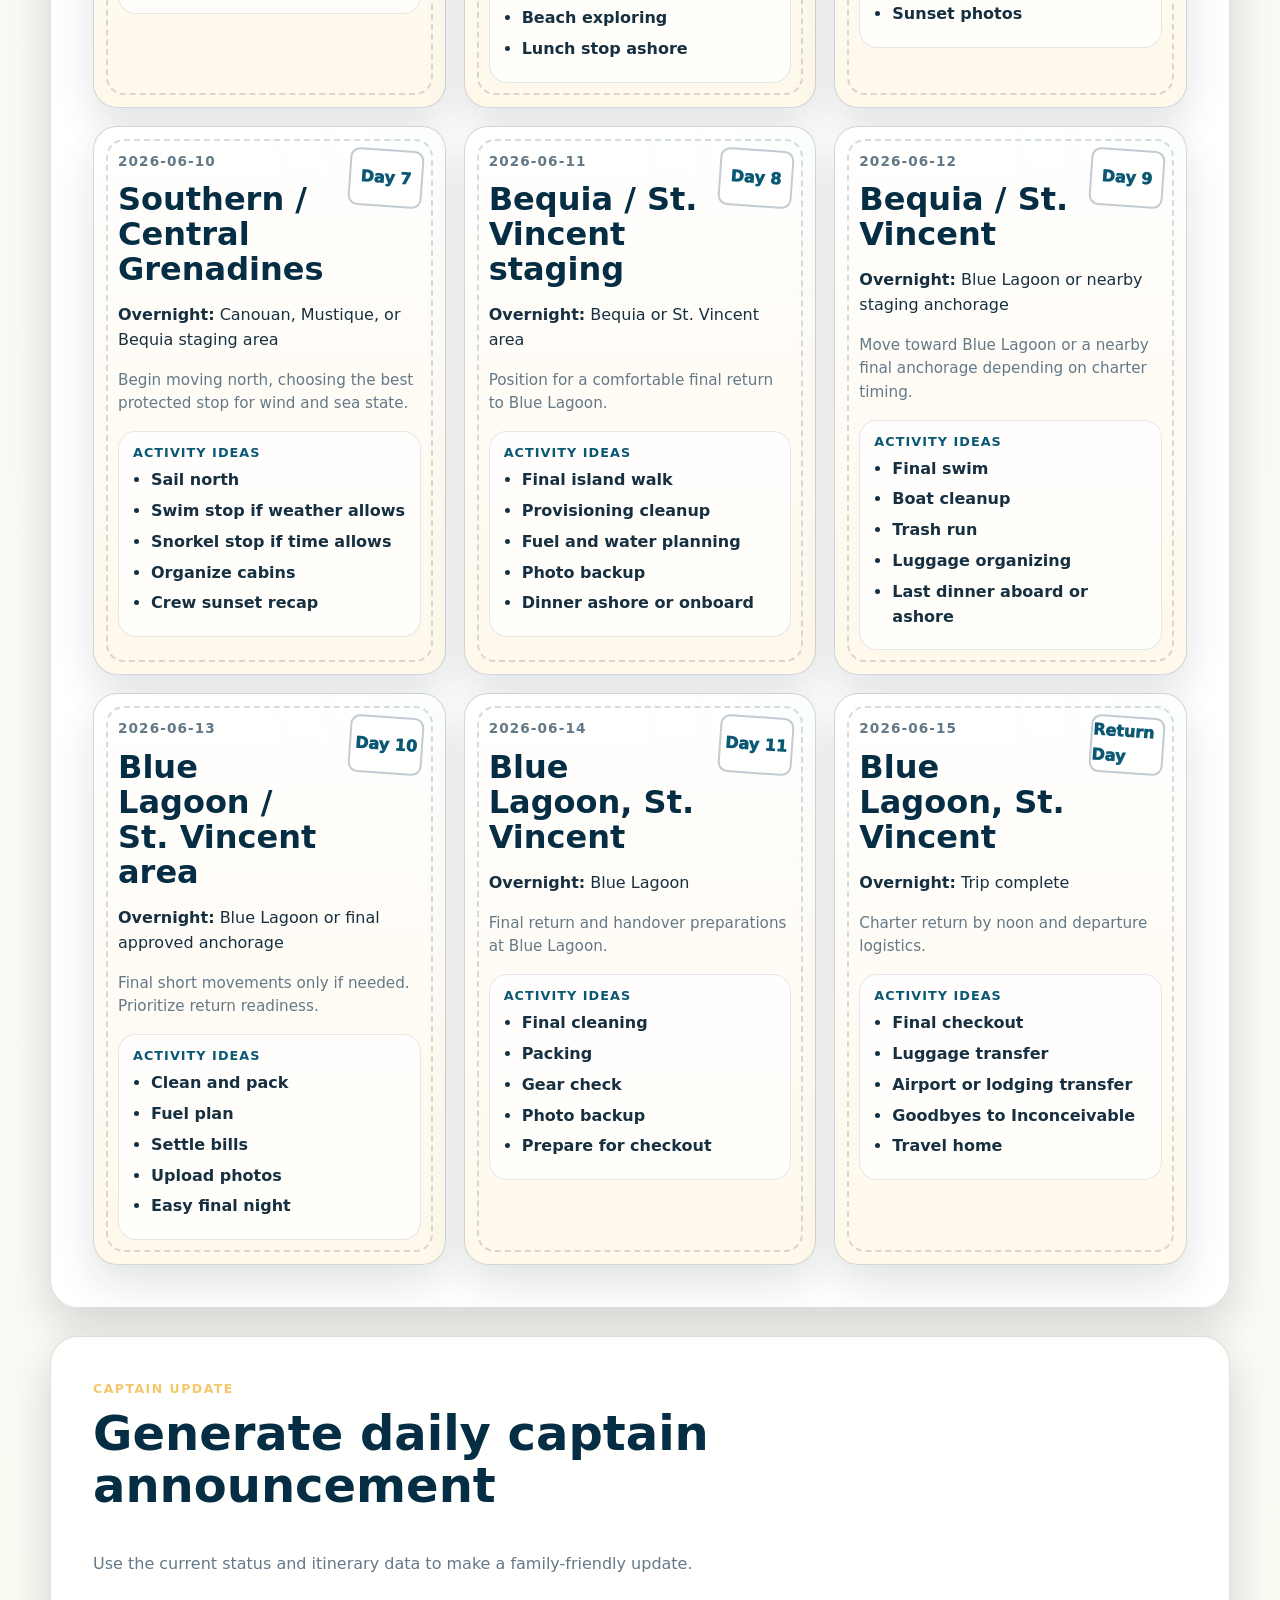
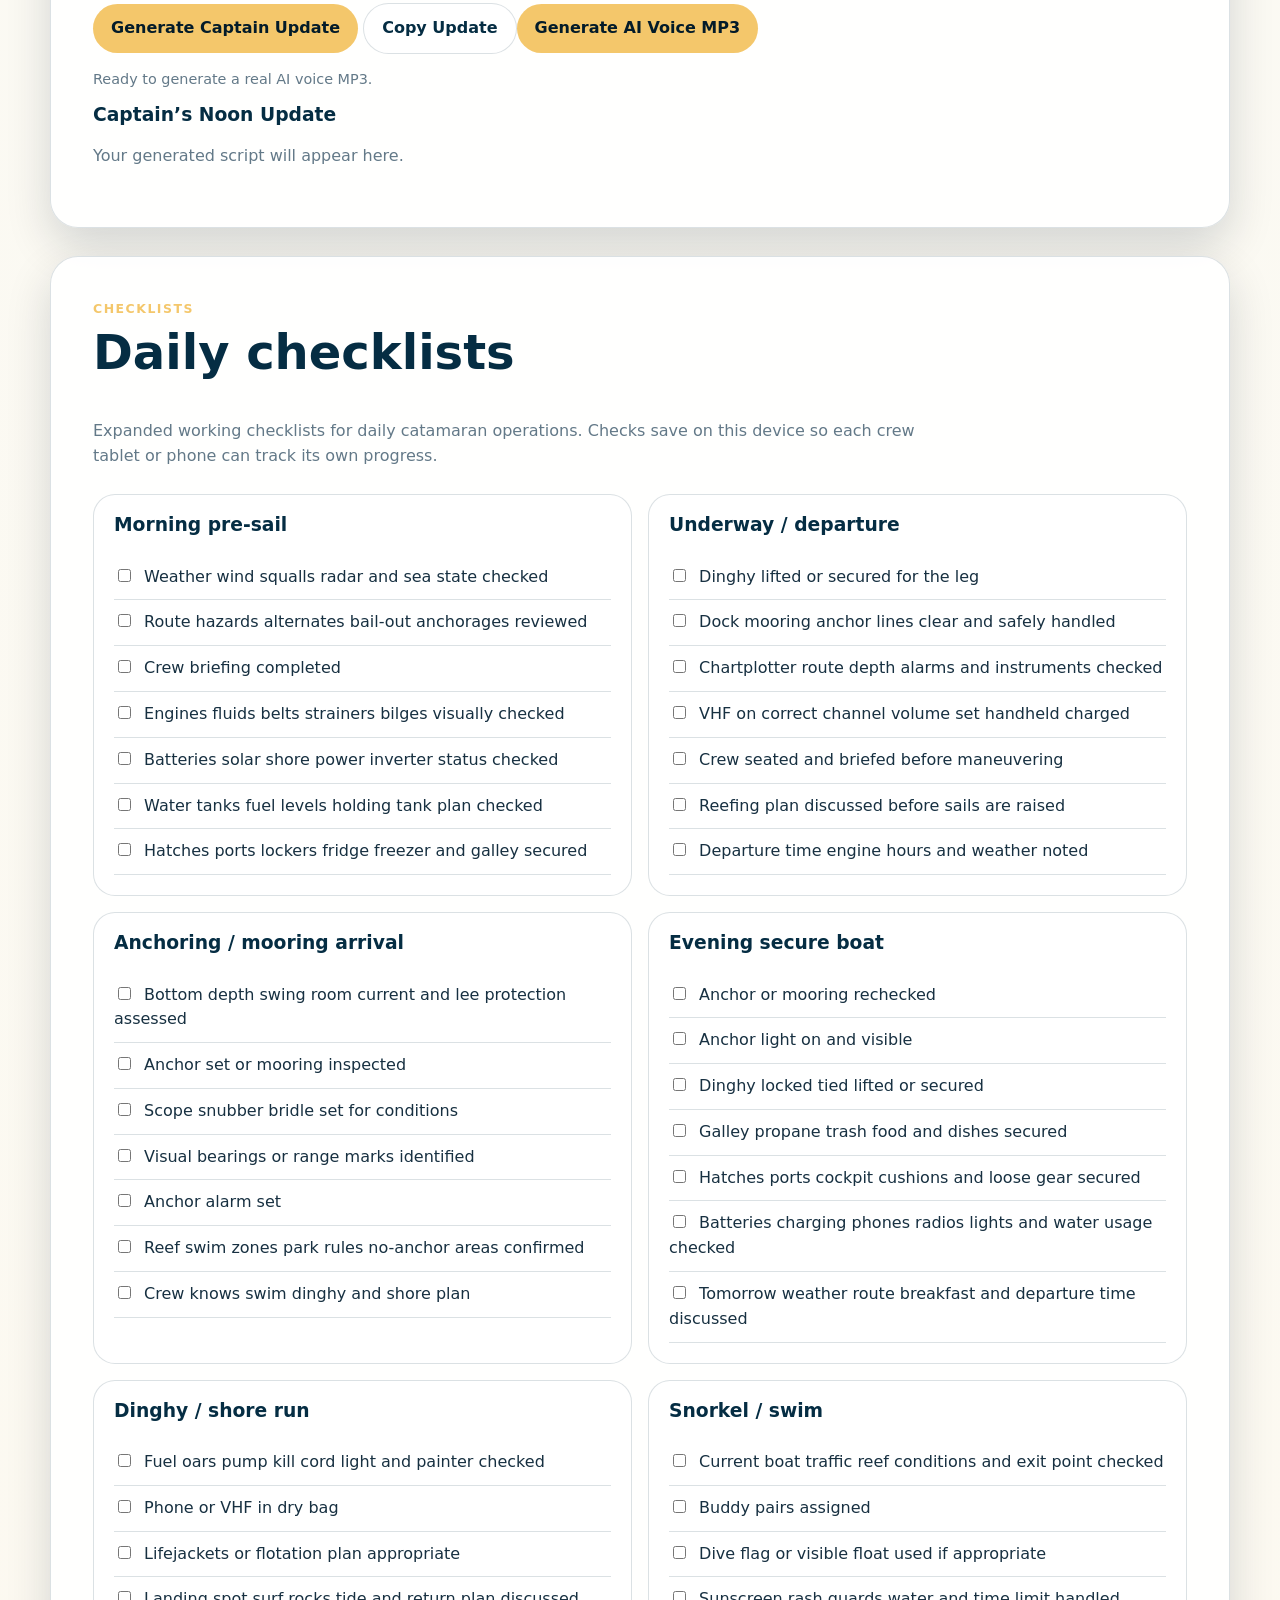
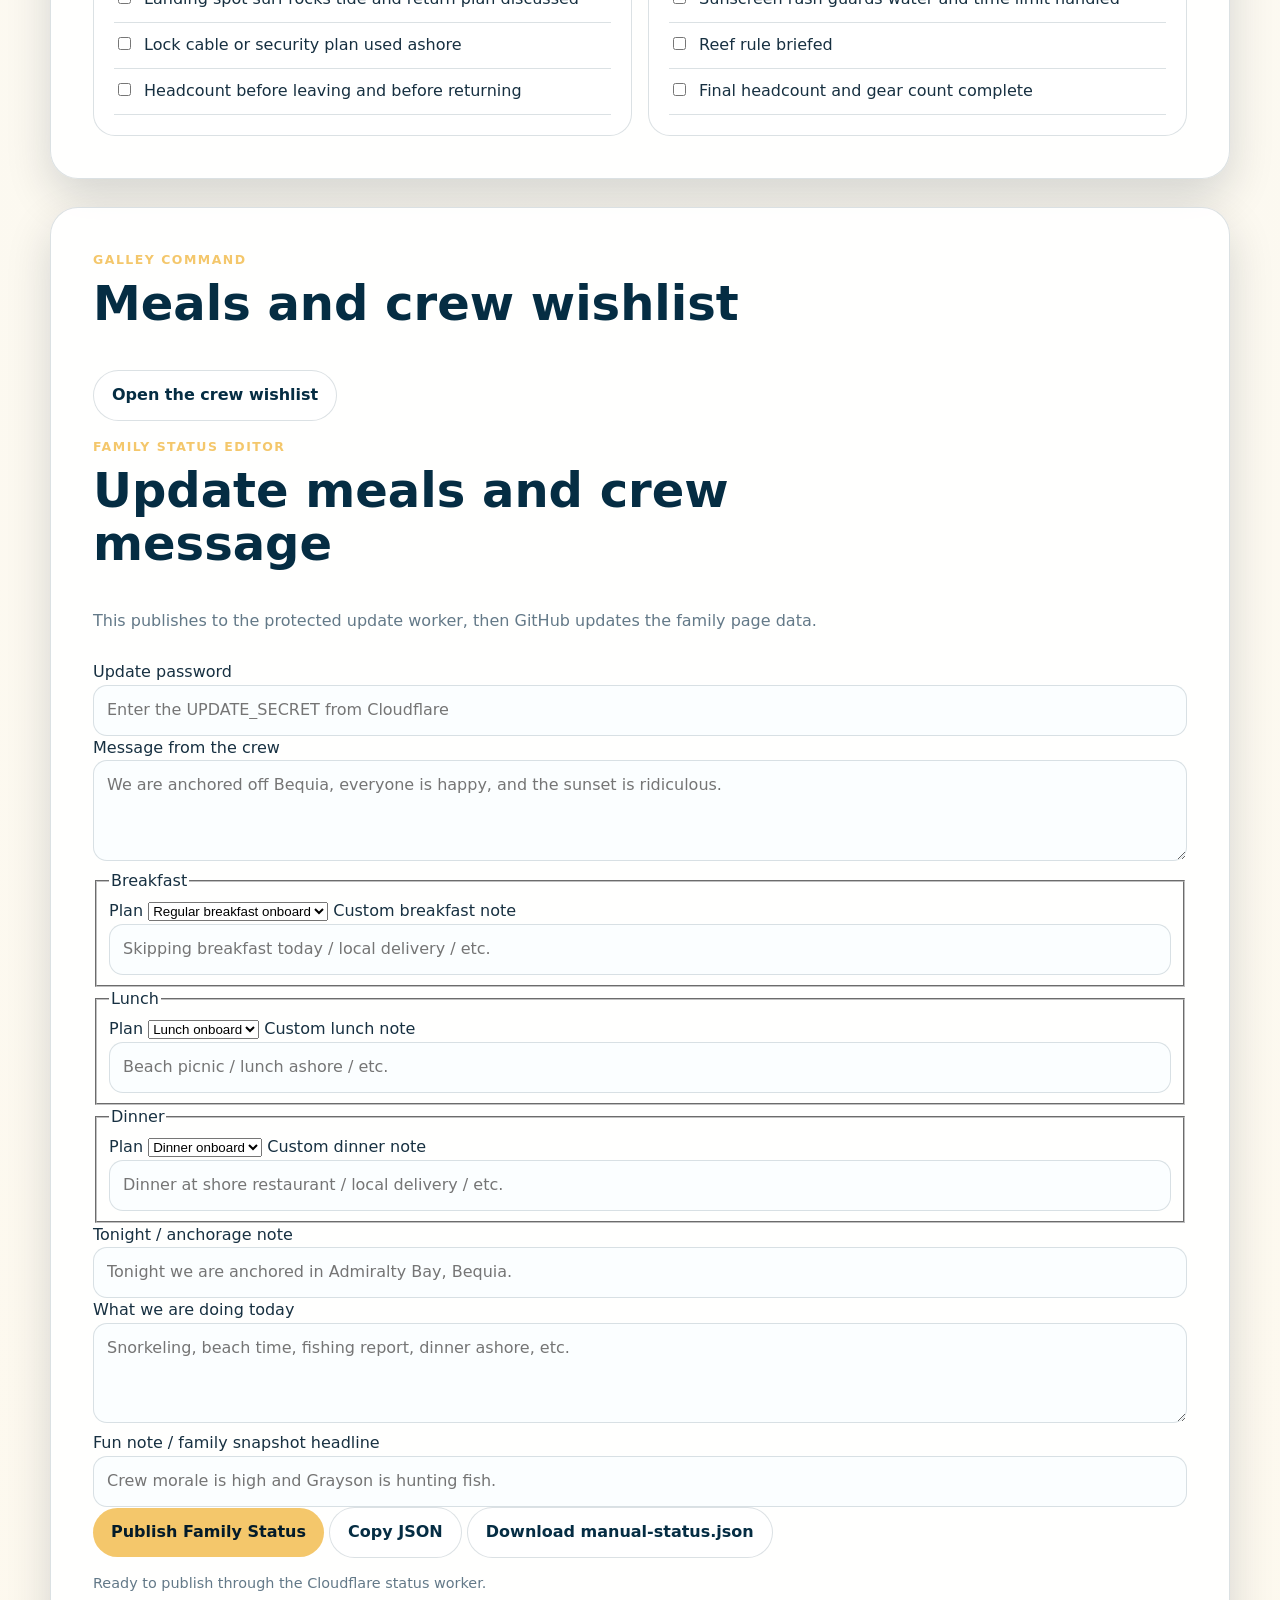
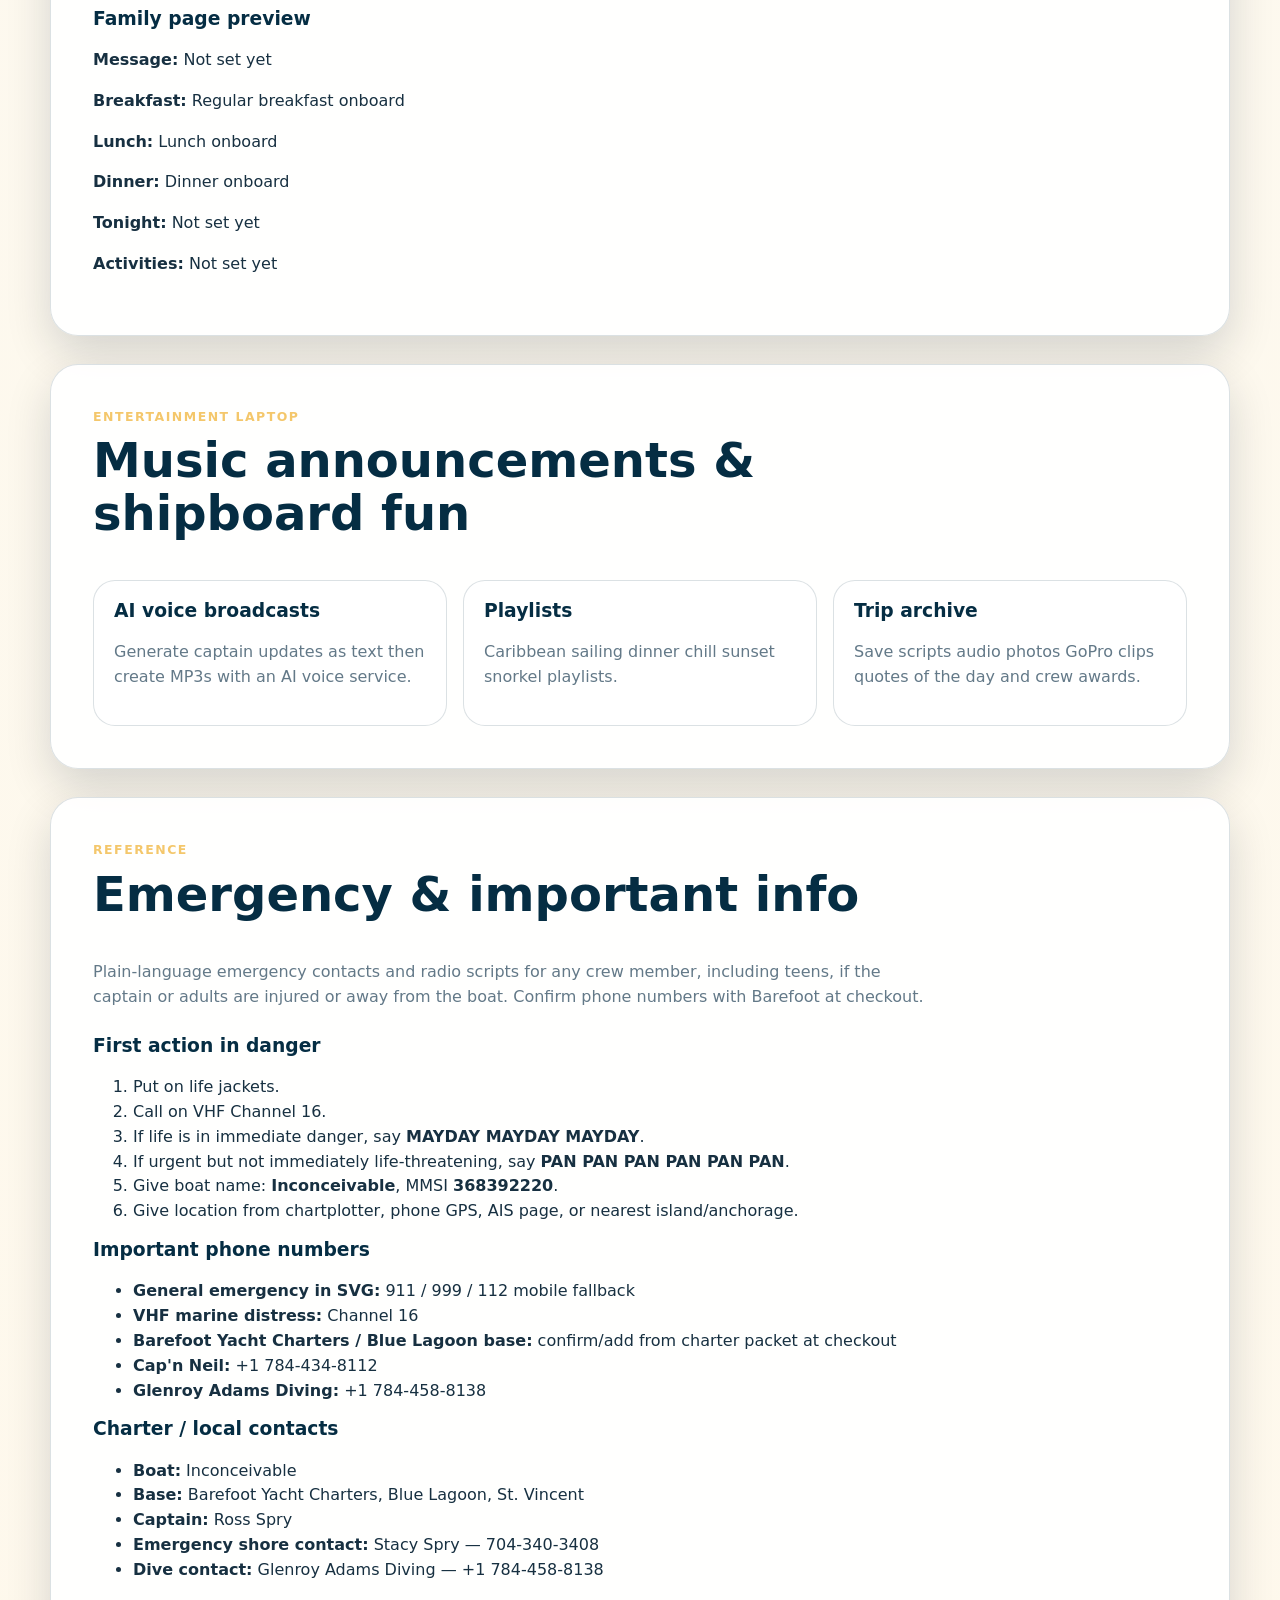
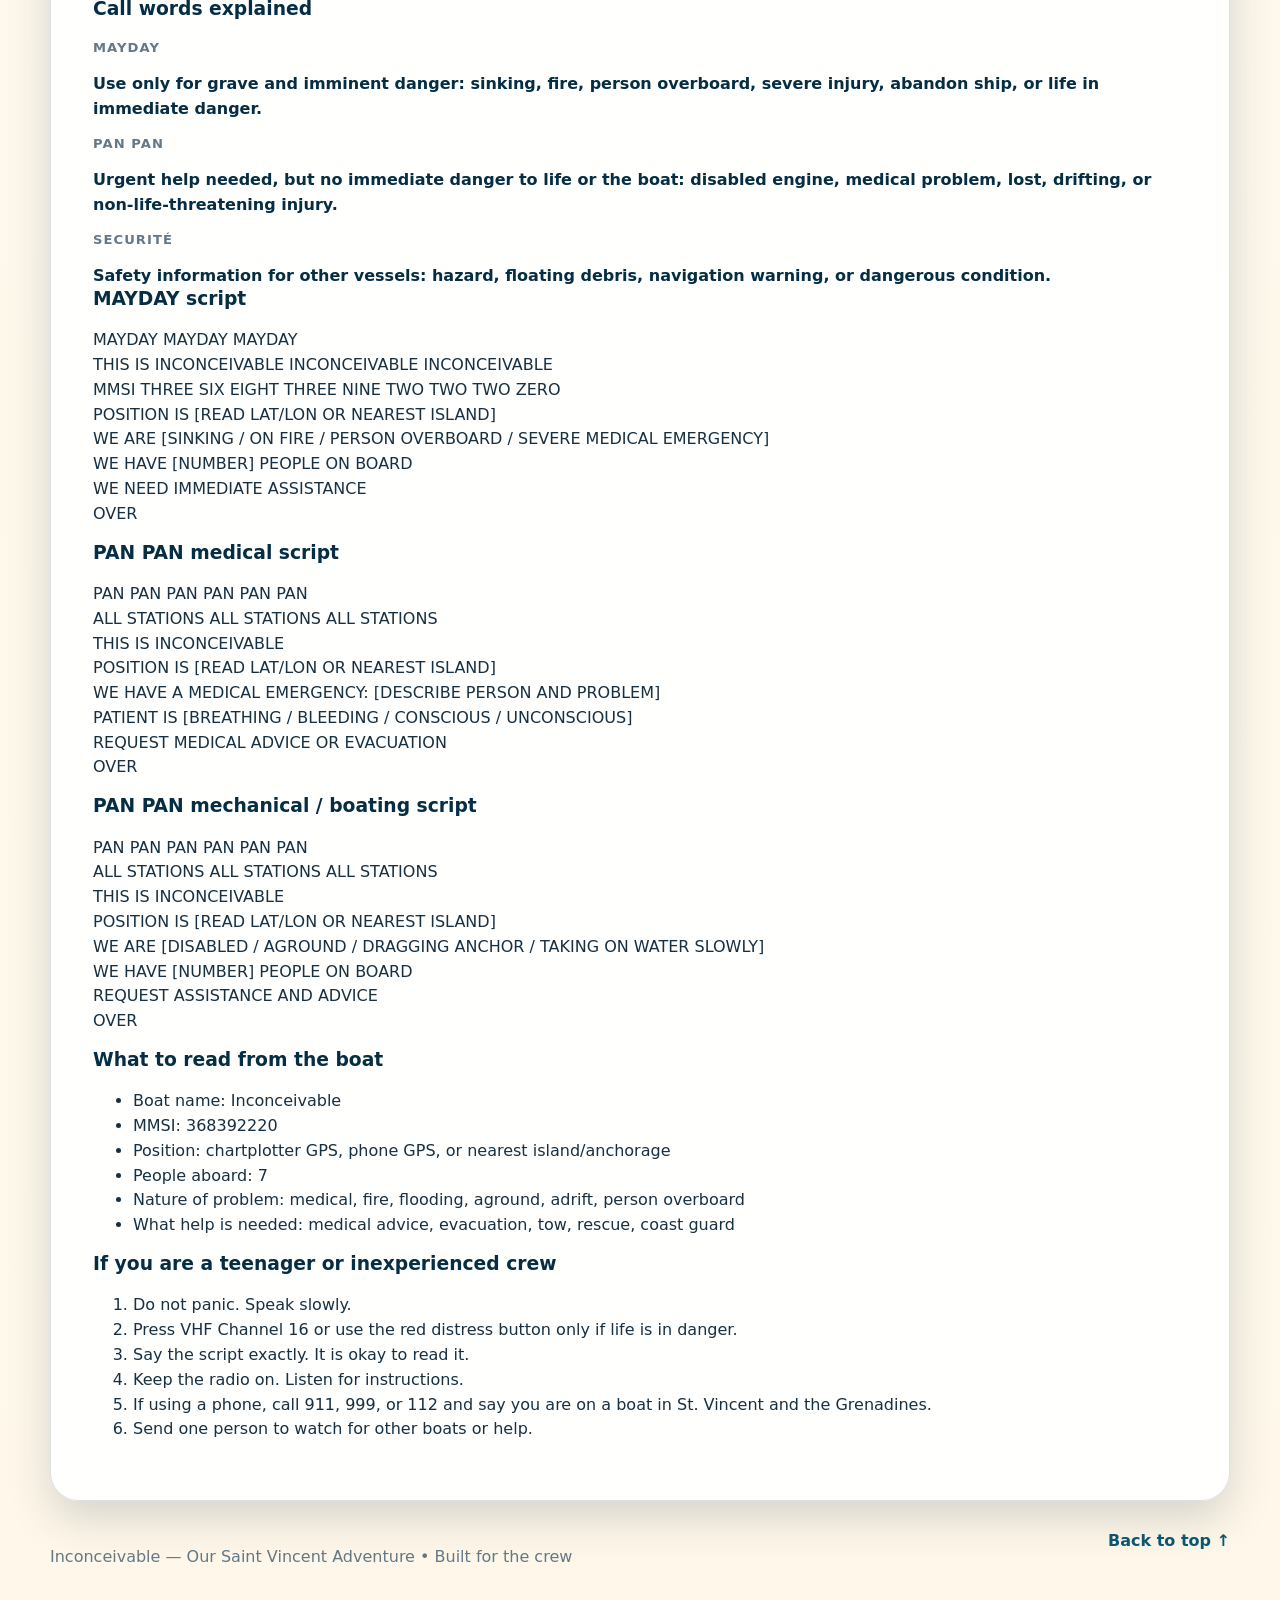
==== commit 5035c509: "Expand emergency contacts and VHF procedures" ====
--- a/index.html
+++ b/index.html
@@ -122,16 +122,97 @@
       </div>
     </section>
 
-    <section class="panel" id="emergency">
+    <section class="panel emergency-panel" id="emergency">
       <div class="section-heading">
         <p class="eyebrow">Reference</p>
         <h2>Emergency &amp; important info</h2>
-        <p>Because this repo is public keep sensitive details in private Docs.</p>
-      </div>
-      <div class="cards three">
-        <article><h3>Charter contacts</h3><p>Barefoot Yacht Charters base contacts maintenance support checkout instructions and after-hours procedures.</p></article>
-        <article><h3>Medical &amp; emergency</h3><p>Private crew emergency contacts medical notes first aid location and VHF procedure.</p></article>
-        <article><h3>Boat documents</h3><p>Charter agreement boat papers park permits and insurance/emergency assistance notes.</p></article>
+        <p>Plain-language emergency contacts and radio scripts for any crew member, including teens, if the captain or adults are injured or away from the boat. Confirm phone numbers with Barefoot at checkout.</p>
+      </div>
+
+      <div class="emergency-grid priority-grid">
+        <article class="emergency-card emergency-red">
+          <h3>First action in danger</h3>
+          <ol>
+            <li>Put on life jackets.</li>
+            <li>Call on VHF Channel 16.</li>
+            <li>If life is in immediate danger, say <strong>MAYDAY MAYDAY MAYDAY</strong>.</li>
+            <li>If urgent but not immediately life-threatening, say <strong>PAN PAN PAN PAN PAN PAN</strong>.</li>
+            <li>Give boat name: <strong>Inconceivable</strong>, MMSI <strong>368392220</strong>.</li>
+            <li>Give location from chartplotter, phone GPS, AIS page, or nearest island/anchorage.</li>
+          </ol>
+        </article>
+
+        <article class="emergency-card">
+          <h3>Important phone numbers</h3>
+          <ul class="contact-list">
+            <li><strong>General emergency in SVG:</strong> 911 / 999 / 112 mobile fallback</li>
+            <li><strong>VHF marine distress:</strong> Channel 16</li>
+            <li><strong>Barefoot Yacht Charters / Blue Lagoon base:</strong> confirm/add from charter packet at checkout</li>
+            <li><strong>Cap'n Neil:</strong> +1 784-434-8112</li>
+            <li><strong>Glenroy Adams Diving:</strong> +1 784-458-8138</li>
+          </ul>
+        </article>
+
+        <article class="emergency-card">
+          <h3>Charter / local contacts</h3>
+          <ul class="contact-list">
+            <li><strong>Boat:</strong> Inconceivable</li>
+            <li><strong>Base:</strong> Barefoot Yacht Charters, Blue Lagoon, St. Vincent</li>
+            <li><strong>Captain:</strong> Ross Spry</li>
+            <li><strong>Emergency shore contact:</strong> Stacy Spry — 704-340-3408</li>
+            <li><strong>Dive contact:</strong> Glenroy Adams Diving — +1 784-458-8138</li>
+          </ul>
+        </article>
+      </div>
+
+      <div class="emergency-grid">
+        <article class="emergency-card">
+          <h3>Call words explained</h3>
+          <dl class="radio-tags">
+            <dt>MAYDAY</dt><dd>Use only for grave and imminent danger: sinking, fire, person overboard, severe injury, abandon ship, or life in immediate danger.</dd>
+            <dt>PAN PAN</dt><dd>Urgent help needed, but no immediate danger to life or the boat: disabled engine, medical problem, lost, drifting, or non-life-threatening injury.</dd>
+            <dt>SECURITÉ</dt><dd>Safety information for other vessels: hazard, floating debris, navigation warning, or dangerous condition.</dd>
+          </dl>
+        </article>
+
+        <article class="emergency-card">
+          <h3>MAYDAY script</h3>
+          <p class="script-block">MAYDAY MAYDAY MAYDAY<br>THIS IS INCONCEIVABLE INCONCEIVABLE INCONCEIVABLE<br>MMSI THREE SIX EIGHT THREE NINE TWO TWO TWO ZERO<br>POSITION IS [READ LAT/LON OR NEAREST ISLAND]<br>WE ARE [SINKING / ON FIRE / PERSON OVERBOARD / SEVERE MEDICAL EMERGENCY]<br>WE HAVE [NUMBER] PEOPLE ON BOARD<br>WE NEED IMMEDIATE ASSISTANCE<br>OVER</p>
+        </article>
+
+        <article class="emergency-card">
+          <h3>PAN PAN medical script</h3>
+          <p class="script-block">PAN PAN PAN PAN PAN PAN<br>ALL STATIONS ALL STATIONS ALL STATIONS<br>THIS IS INCONCEIVABLE<br>POSITION IS [READ LAT/LON OR NEAREST ISLAND]<br>WE HAVE A MEDICAL EMERGENCY: [DESCRIBE PERSON AND PROBLEM]<br>PATIENT IS [BREATHING / BLEEDING / CONSCIOUS / UNCONSCIOUS]<br>REQUEST MEDICAL ADVICE OR EVACUATION<br>OVER</p>
+        </article>
+
+        <article class="emergency-card">
+          <h3>PAN PAN mechanical / boating script</h3>
+          <p class="script-block">PAN PAN PAN PAN PAN PAN<br>ALL STATIONS ALL STATIONS ALL STATIONS<br>THIS IS INCONCEIVABLE<br>POSITION IS [READ LAT/LON OR NEAREST ISLAND]<br>WE ARE [DISABLED / AGROUND / DRAGGING ANCHOR / TAKING ON WATER SLOWLY]<br>WE HAVE [NUMBER] PEOPLE ON BOARD<br>REQUEST ASSISTANCE AND ADVICE<br>OVER</p>
+        </article>
+
+        <article class="emergency-card">
+          <h3>What to read from the boat</h3>
+          <ul>
+            <li>Boat name: Inconceivable</li>
+            <li>MMSI: 368392220</li>
+            <li>Position: chartplotter GPS, phone GPS, or nearest island/anchorage</li>
+            <li>People aboard: 7</li>
+            <li>Nature of problem: medical, fire, flooding, aground, adrift, person overboard</li>
+            <li>What help is needed: medical advice, evacuation, tow, rescue, coast guard</li>
+          </ul>
+        </article>
+
+        <article class="emergency-card">
+          <h3>If you are a teenager or inexperienced crew</h3>
+          <ol>
+            <li>Do not panic. Speak slowly.</li>
+            <li>Press VHF Channel 16 or use the red distress button only if life is in danger.</li>
+            <li>Say the script exactly. It is okay to read it.</li>
+            <li>Keep the radio on. Listen for instructions.</li>
+            <li>If using a phone, call 911, 999, or 112 and say you are on a boat in St. Vincent and the Grenadines.</li>
+            <li>Send one person to watch for other boats or help.</li>
+          </ol>
+        </article>
       </div>
     </section>
   </main>
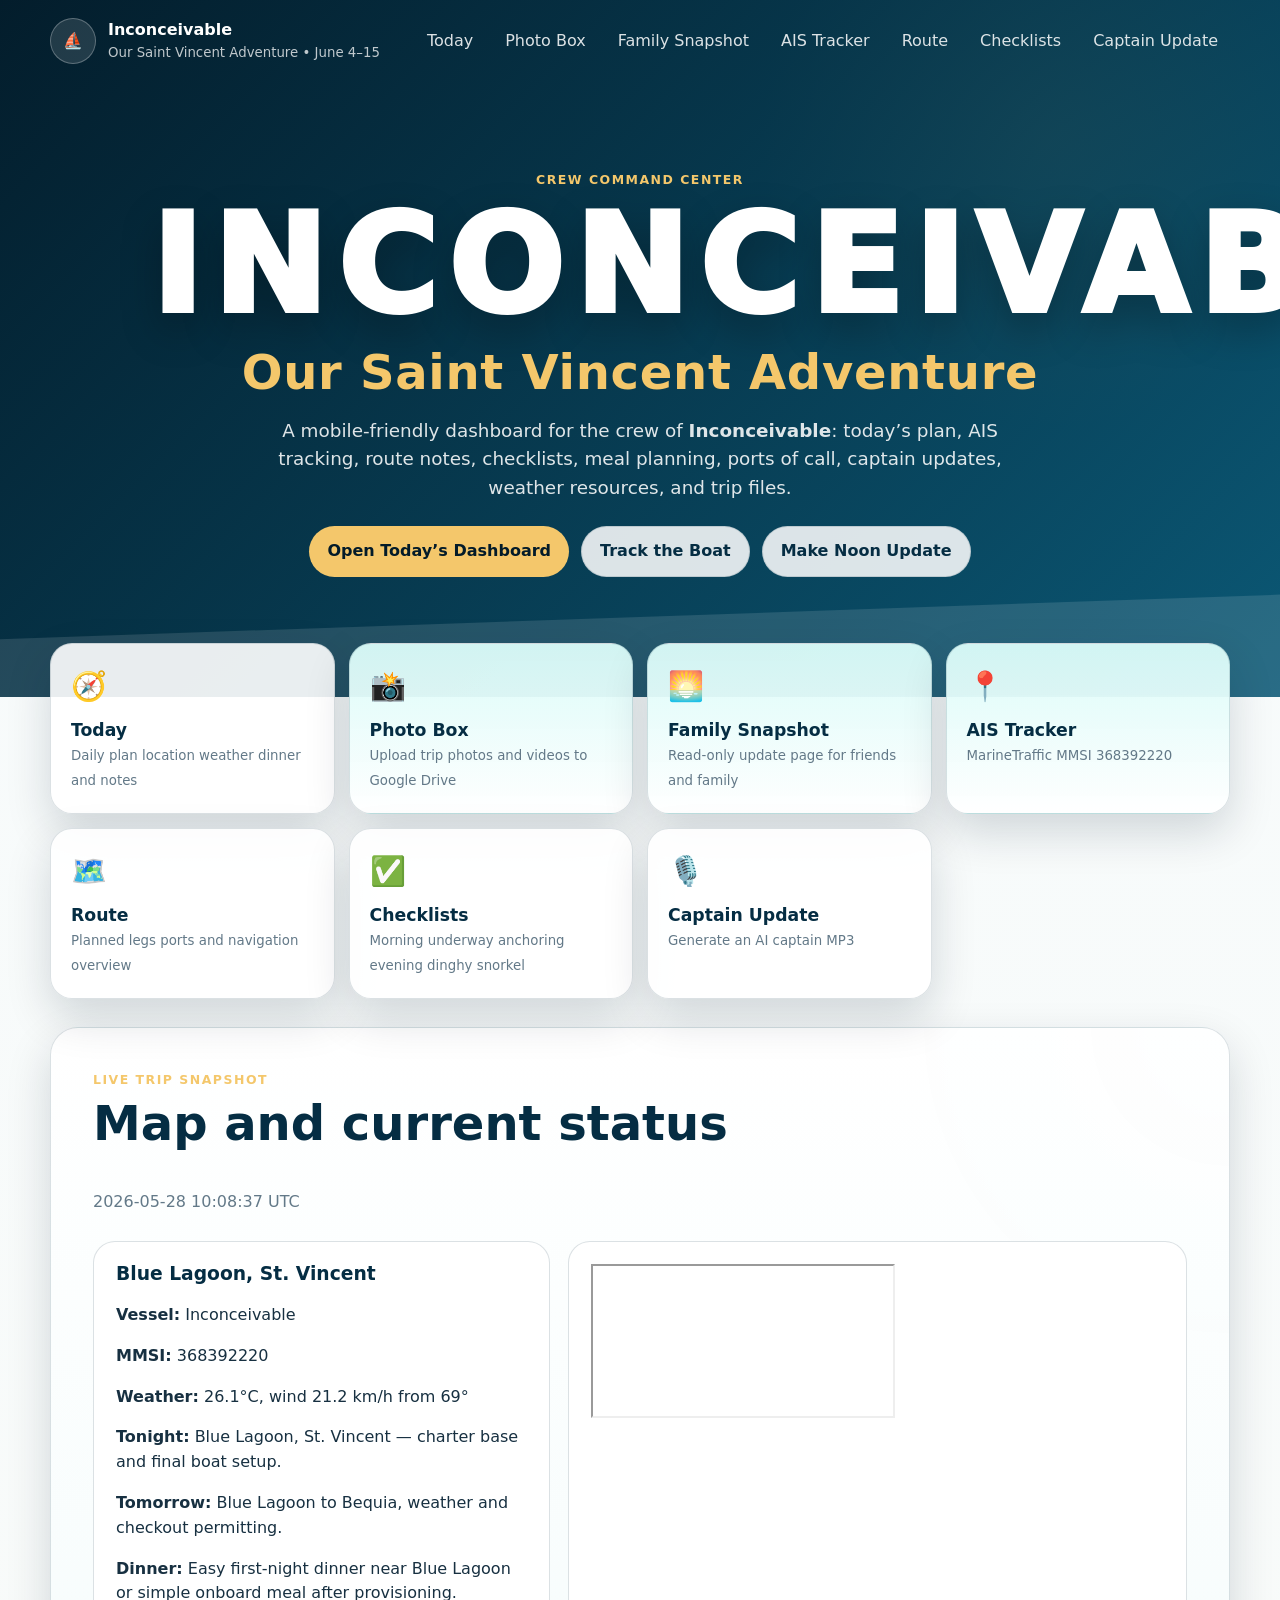
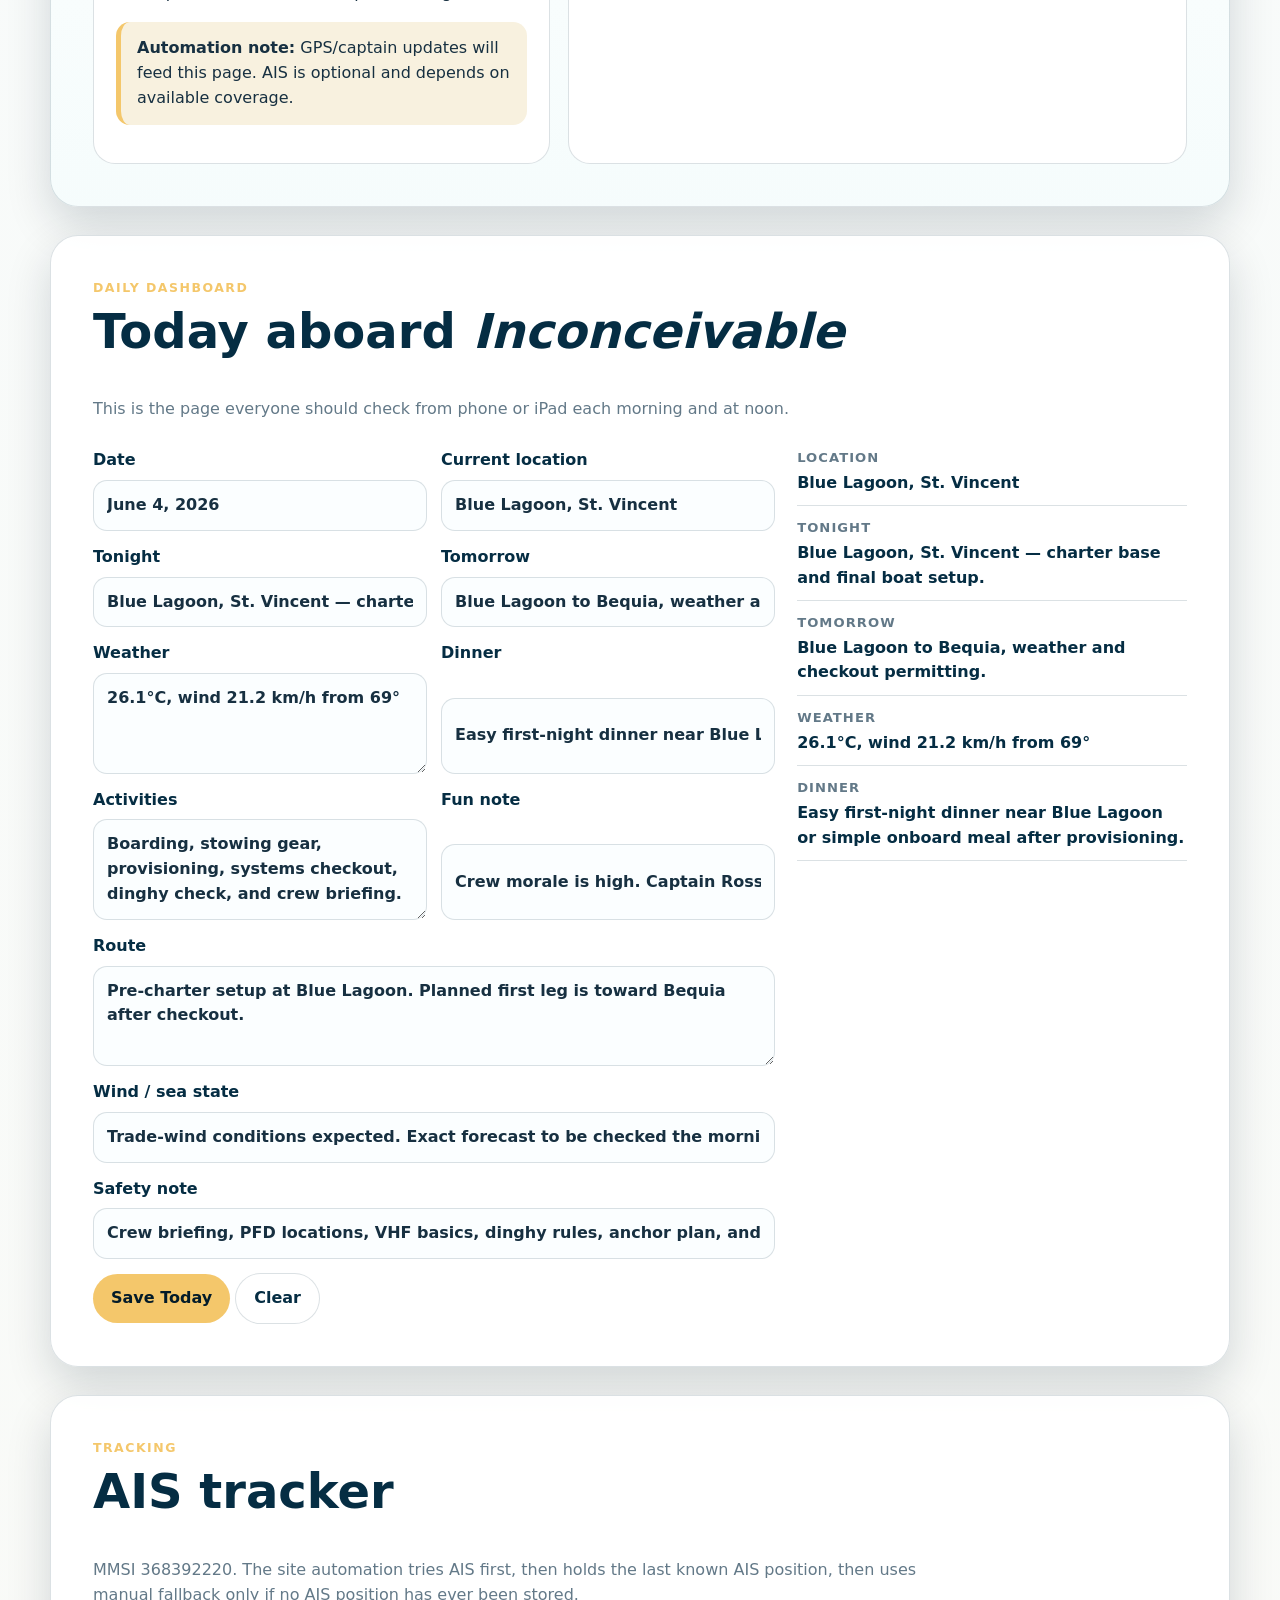
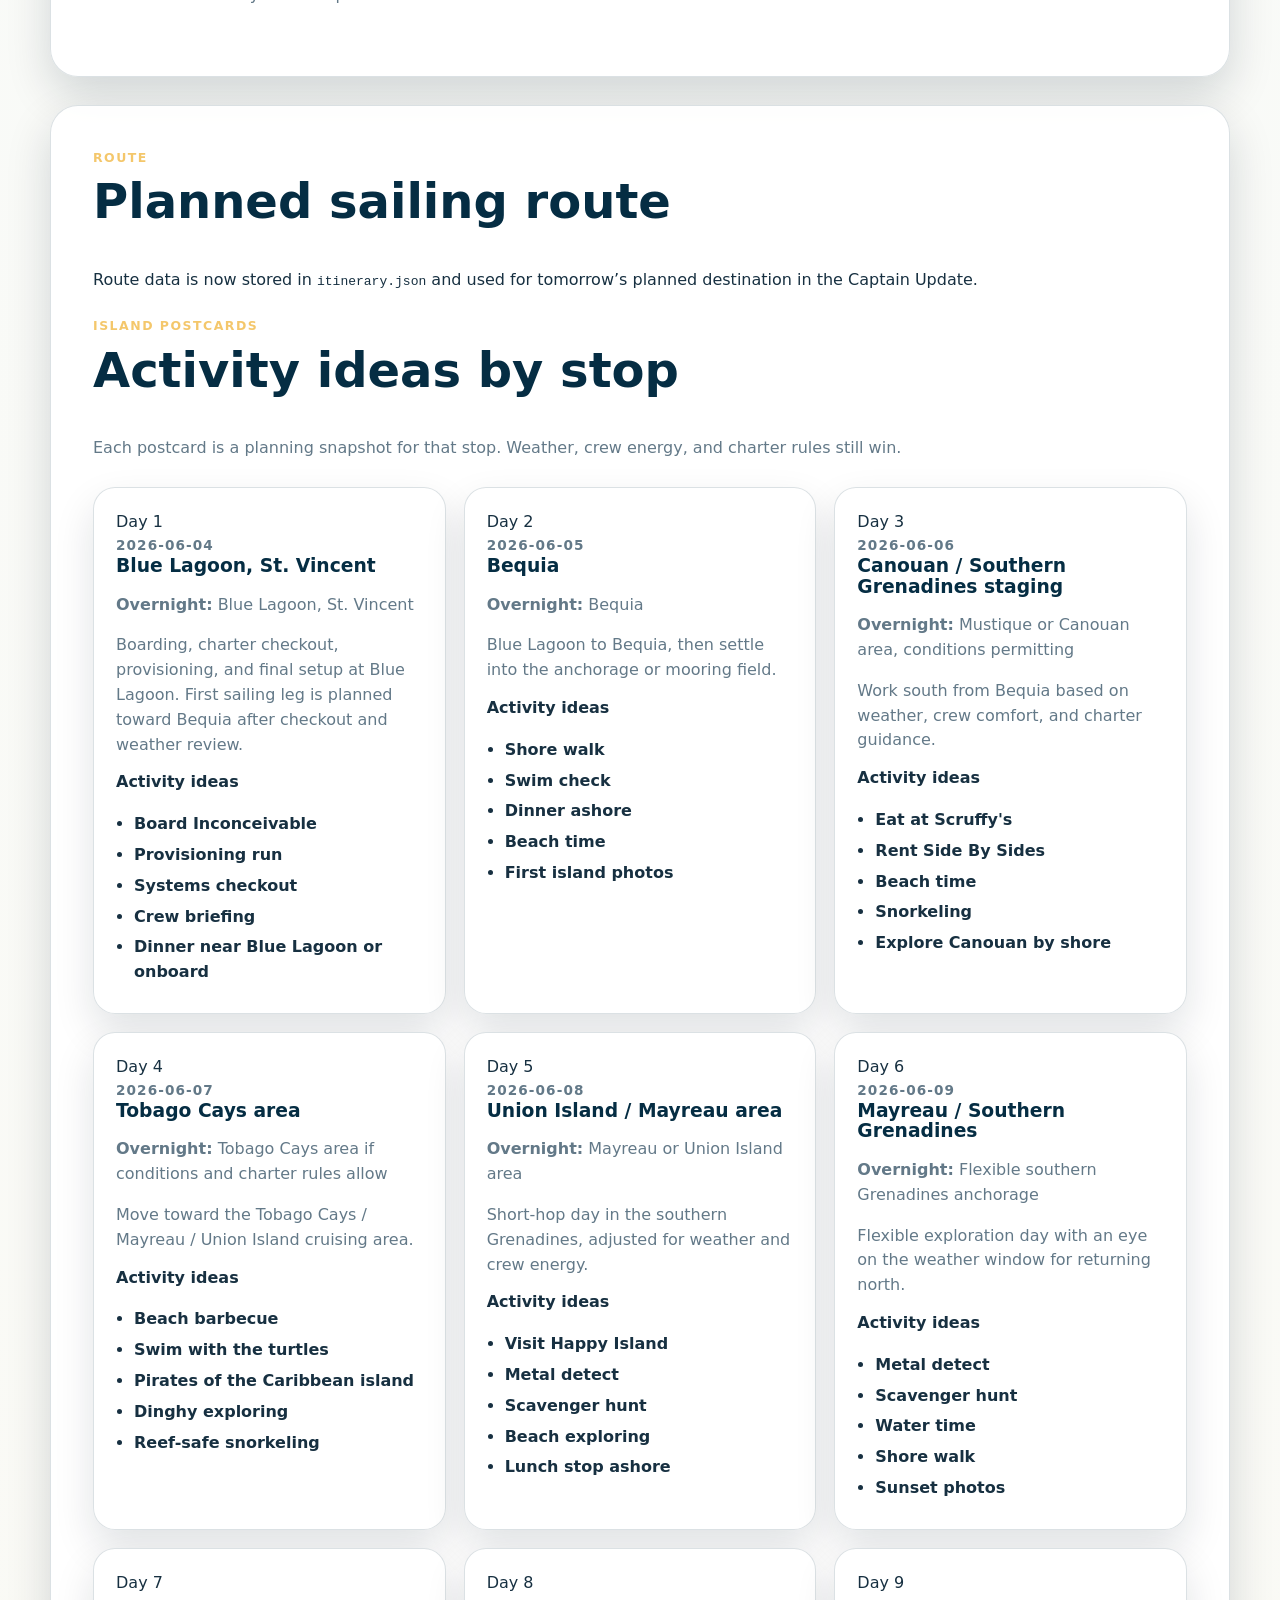
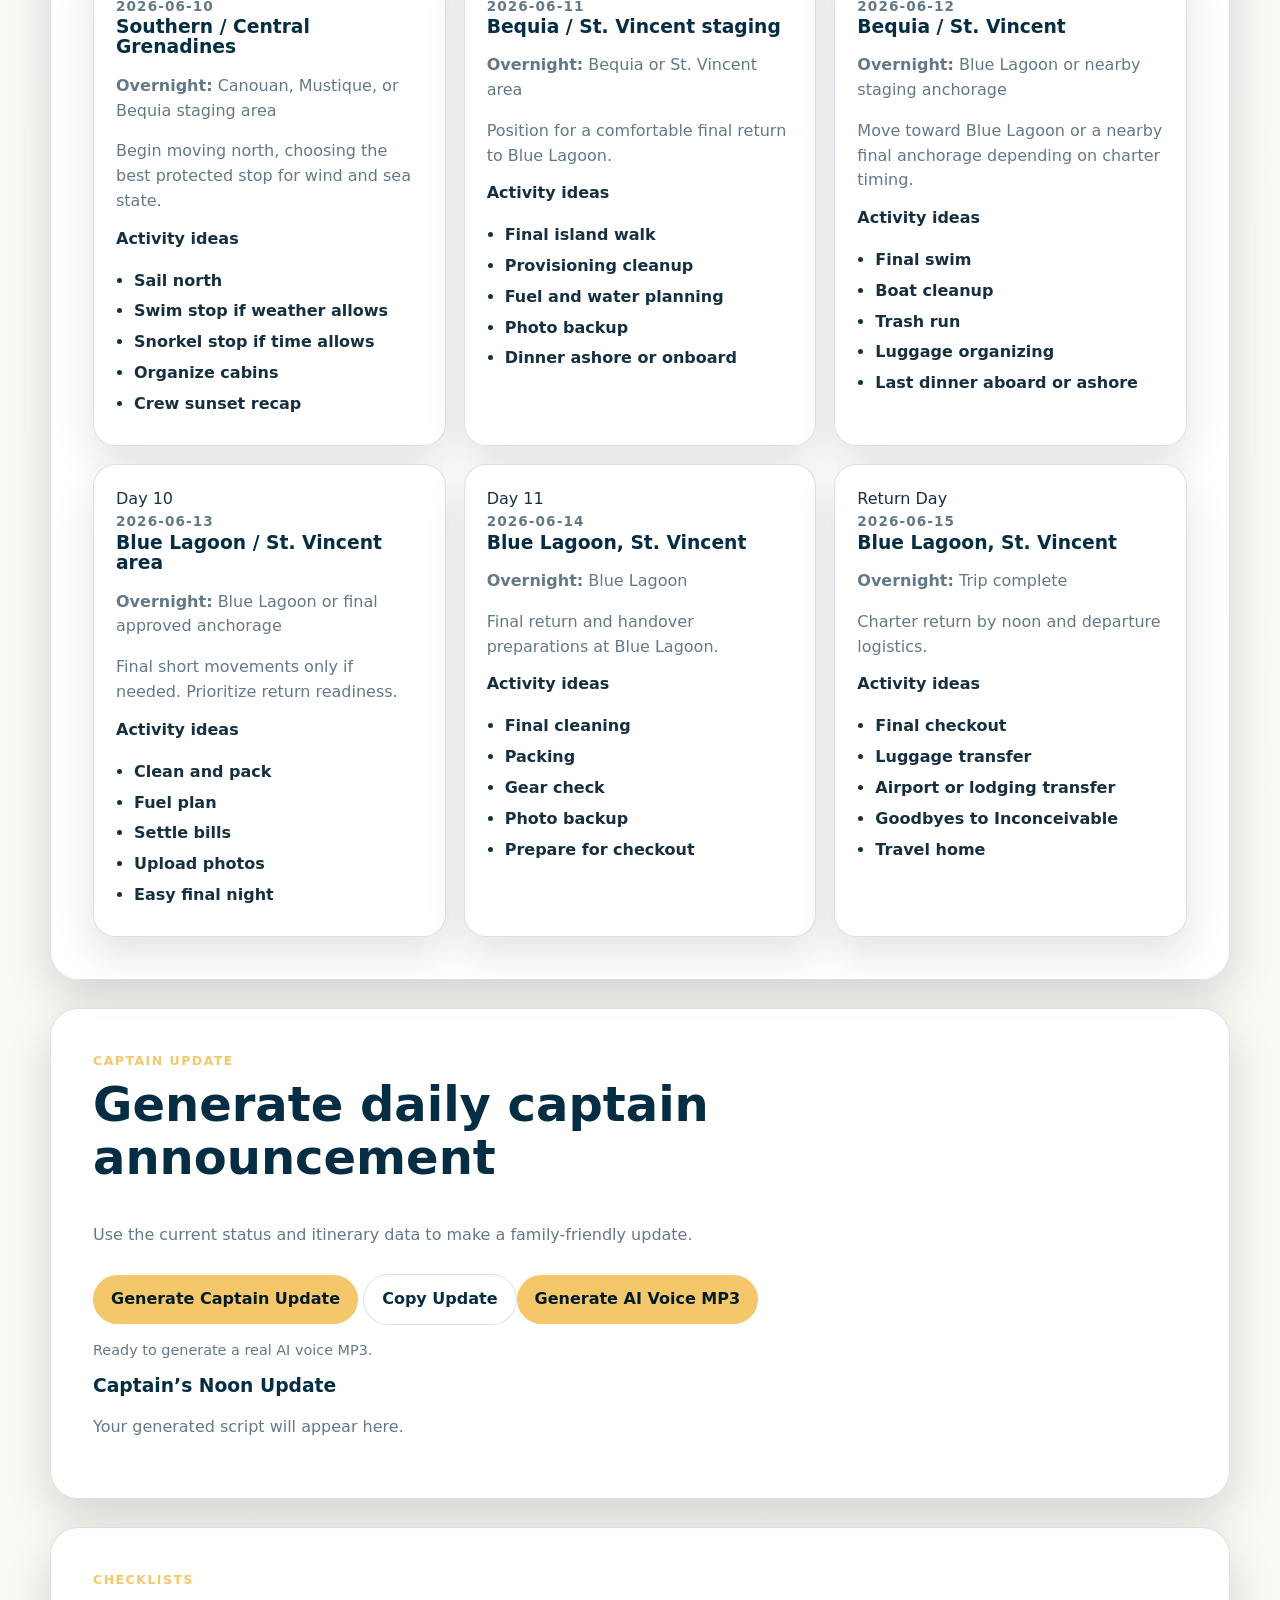
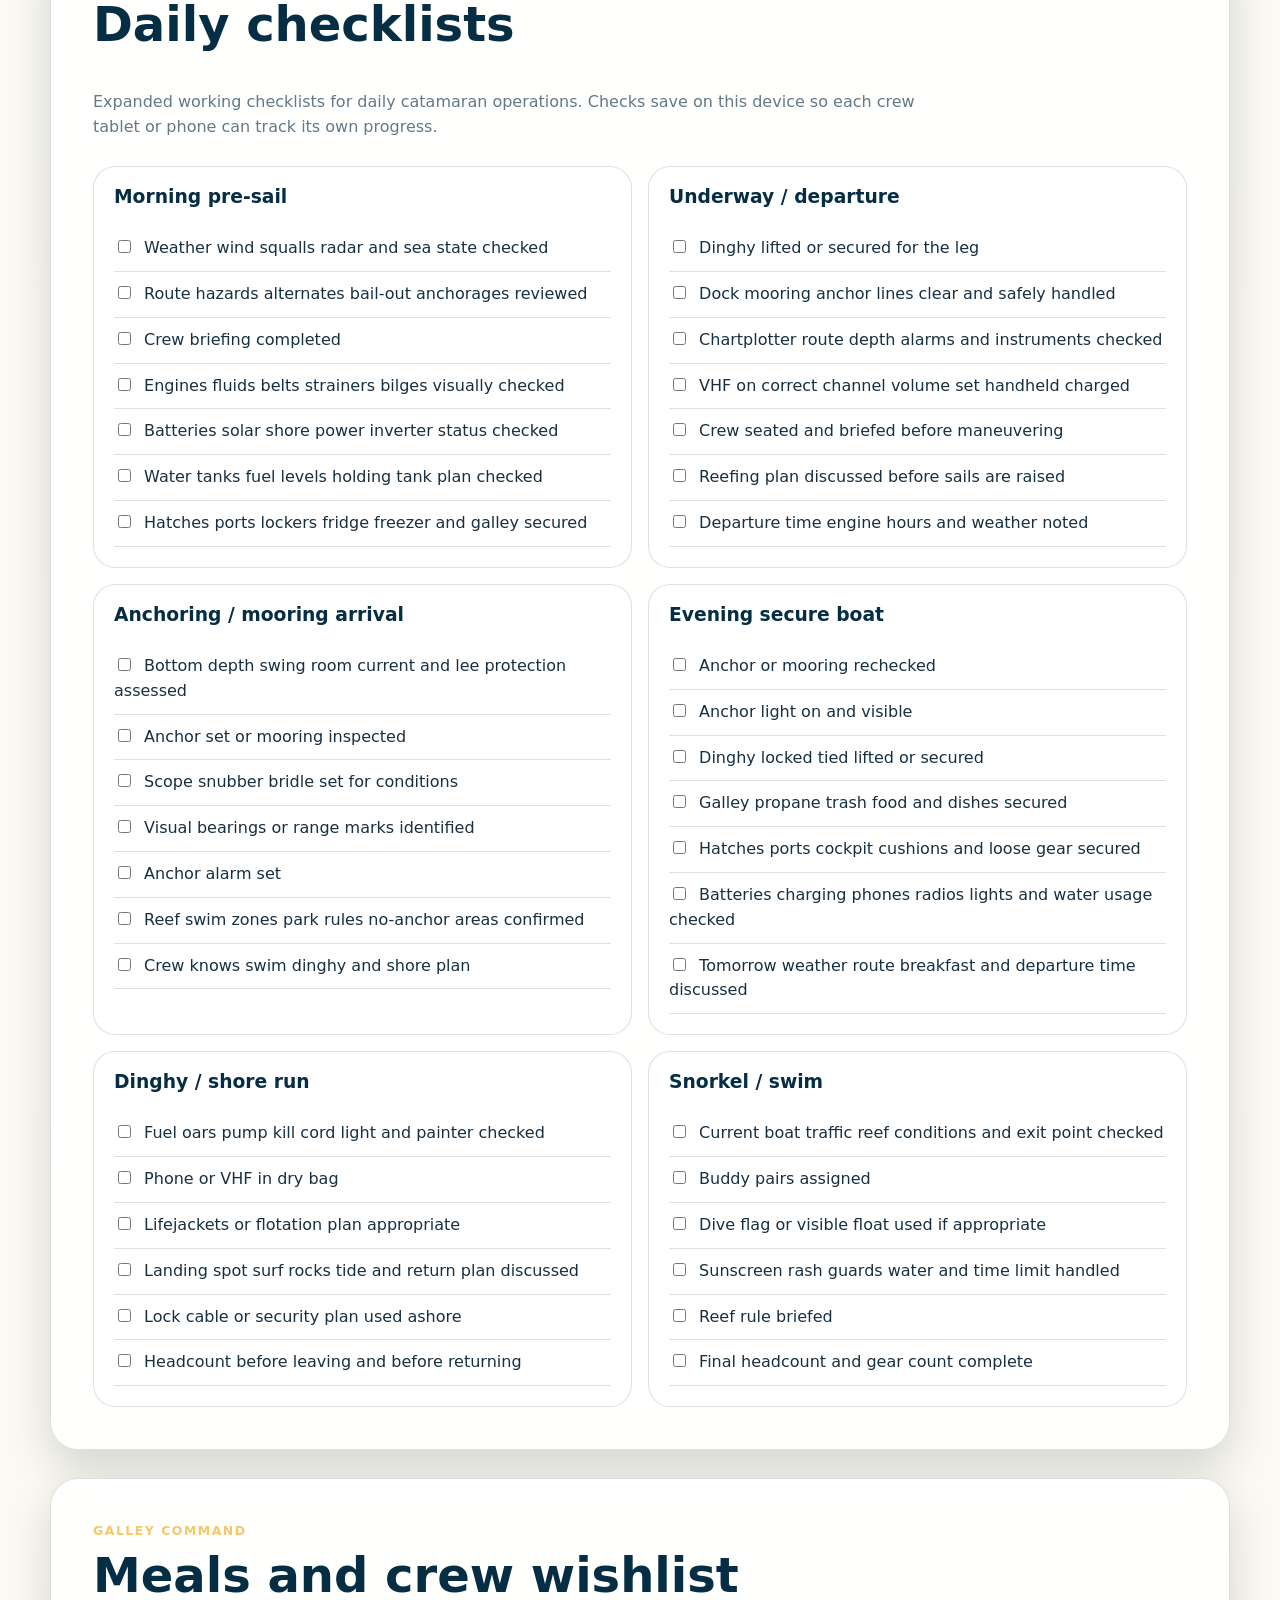
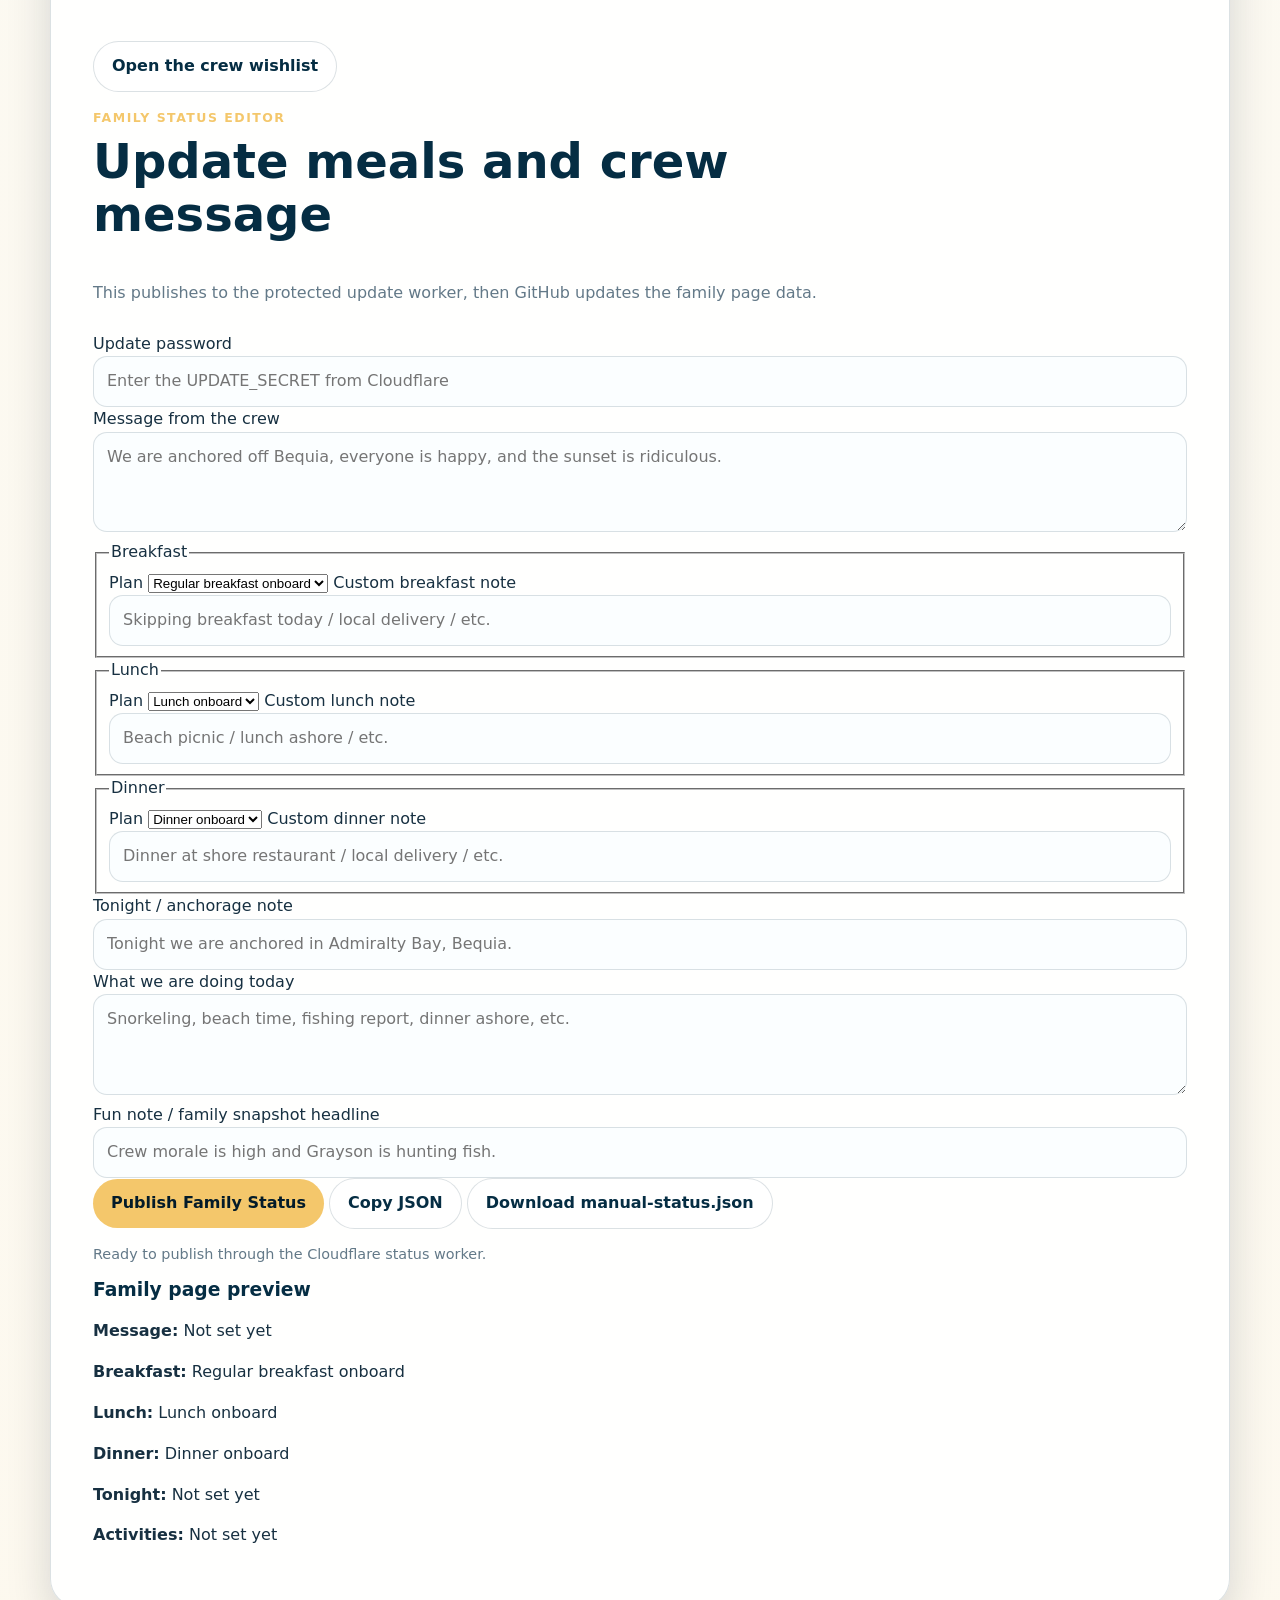
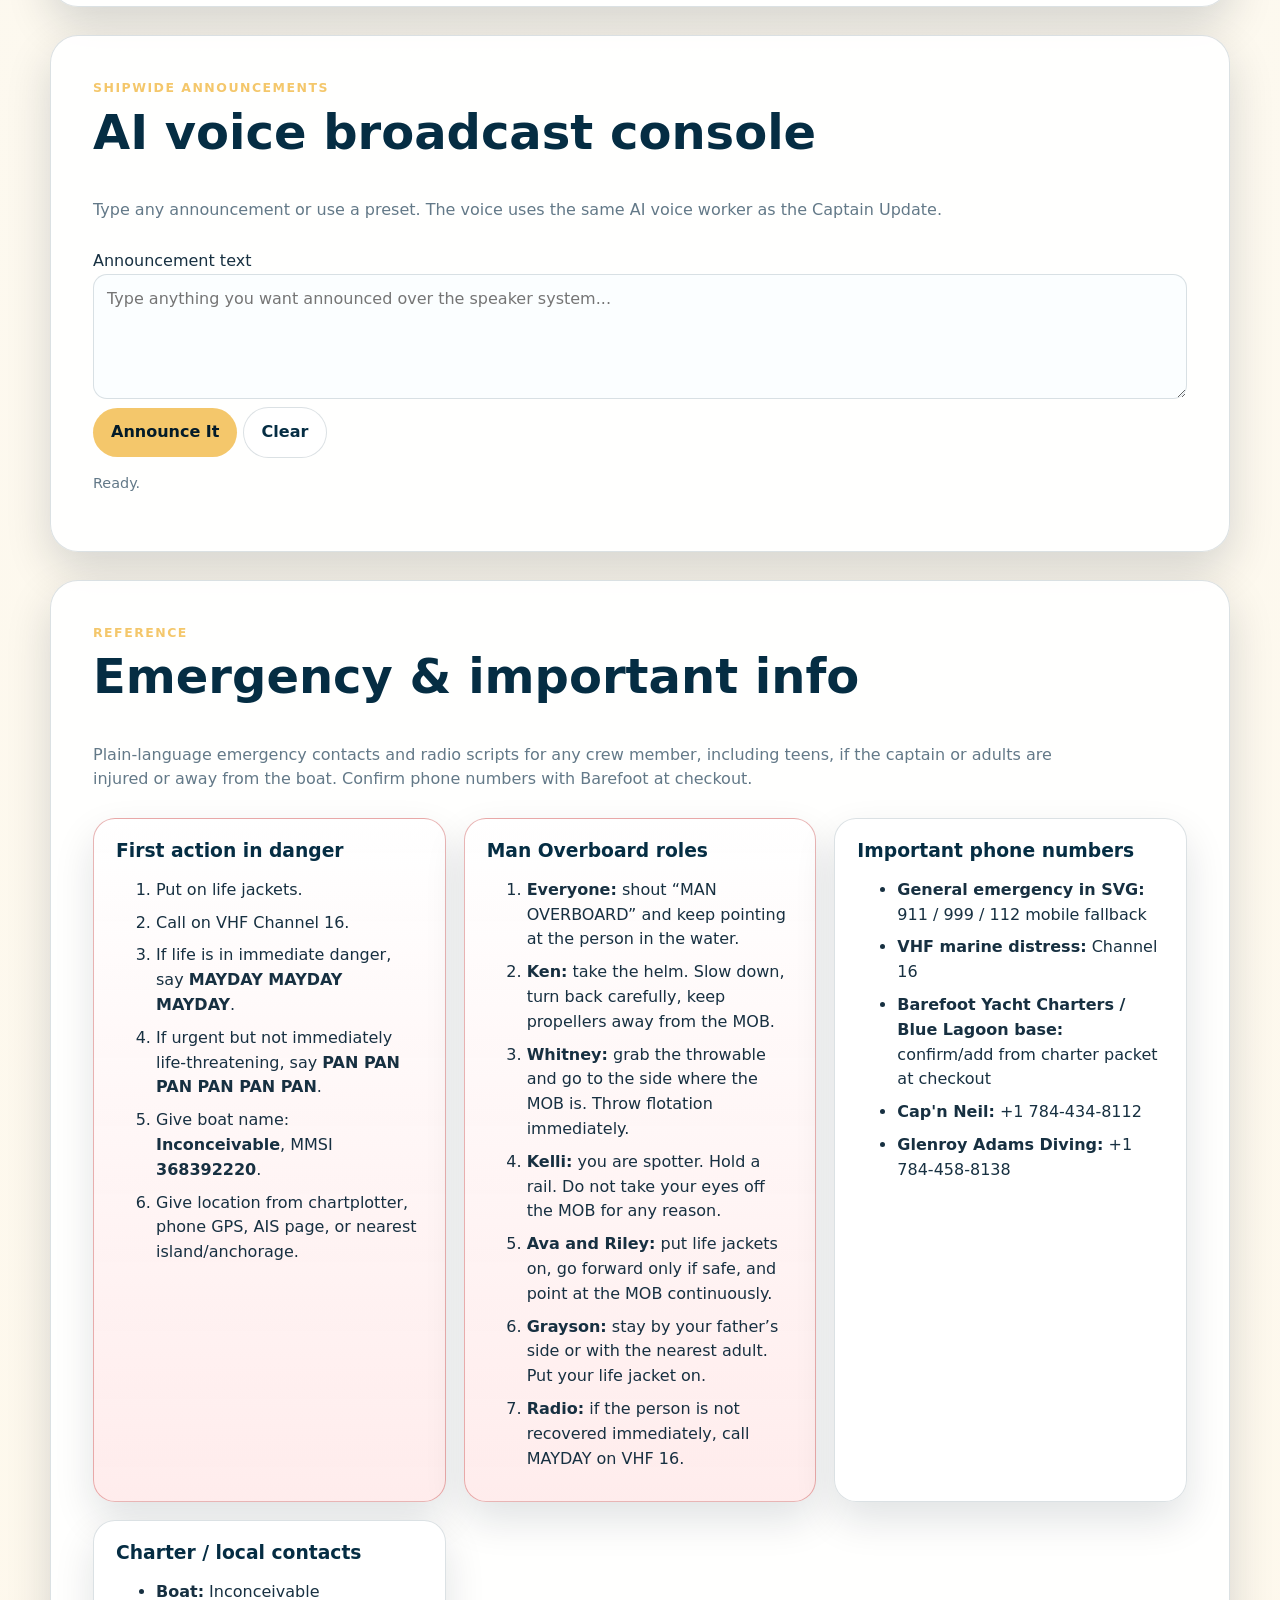
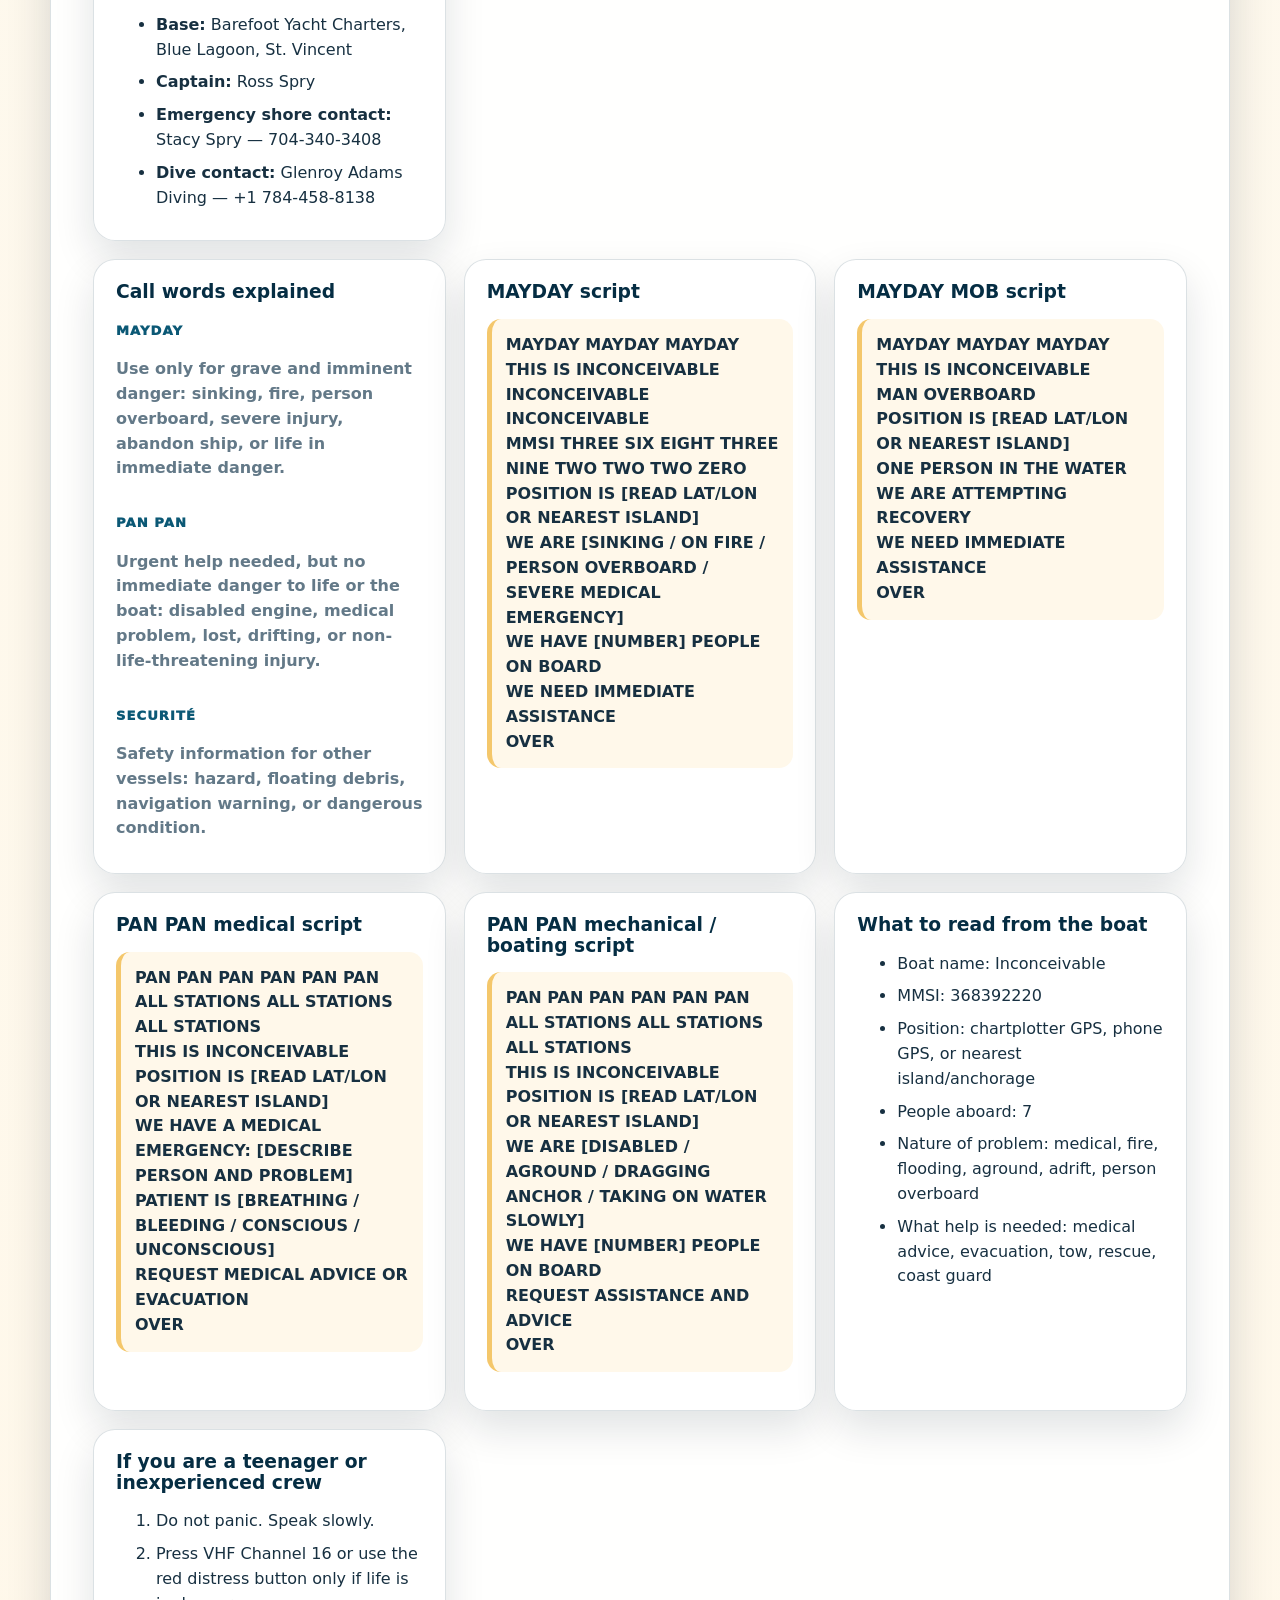
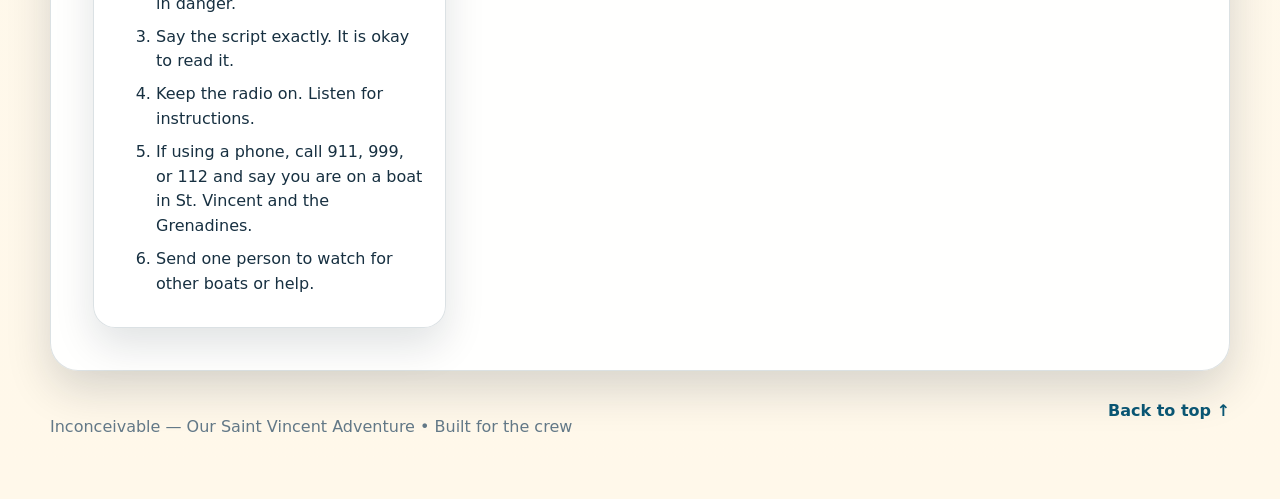
==== commit 8c70f725: "Add AI announcement console and MOB roles" ====
--- a/index.html
+++ b/index.html
@@ -114,11 +114,22 @@
     </section>
 
     <section class="panel" id="media">
-      <div class="section-heading"><p class="eyebrow">Entertainment laptop</p><h2>Music announcements &amp; shipboard fun</h2></div>
-      <div class="cards three">
-        <article><h3>AI voice broadcasts</h3><p>Generate captain updates as text then create MP3s with an AI voice service.</p></article>
-        <article><h3>Playlists</h3><p>Caribbean sailing dinner chill sunset snorkel playlists.</p></article>
-        <article><h3>Trip archive</h3><p>Save scripts audio photos GoPro clips quotes of the day and crew awards.</p></article>
+      <div class="section-heading">
+        <p class="eyebrow">Shipwide announcements</p>
+        <h2>AI voice broadcast console</h2>
+        <p>Type any announcement or use a preset. The voice uses the same AI voice worker as the Captain Update.</p>
+      </div>
+      <div class="announcement-console">
+        <label>
+          Announcement text
+          <textarea id="announcementText" rows="4" placeholder="Type anything you want announced over the speaker system..."></textarea>
+        </label>
+        <div class="button-row">
+          <button class="button primary" id="announceIt" type="button">Announce It</button>
+          <button class="button secondary" id="clearAnnouncement" type="button">Clear</button>
+        </div>
+        <p class="tiny" id="announcementStatus">Ready.</p>
+        <div class="preset-grid" id="announcementPresets" aria-label="Preset announcements"></div>
       </div>
     </section>
 
@@ -142,6 +153,19 @@
           </ol>
         </article>
 
+        <article class="emergency-card emergency-red">
+          <h3>Man Overboard roles</h3>
+          <ol>
+            <li><strong>Everyone:</strong> shout “MAN OVERBOARD” and keep pointing at the person in the water.</li>
+            <li><strong>Ken:</strong> take the helm. Slow down, turn back carefully, keep propellers away from the MOB.</li>
+            <li><strong>Whitney:</strong> grab the throwable and go to the side where the MOB is. Throw flotation immediately.</li>
+            <li><strong>Kelli:</strong> you are spotter. Hold a rail. Do not take your eyes off the MOB for any reason.</li>
+            <li><strong>Ava and Riley:</strong> put life jackets on, go forward only if safe, and point at the MOB continuously.</li>
+            <li><strong>Grayson:</strong> stay by your father’s side or with the nearest adult. Put your life jacket on.</li>
+            <li><strong>Radio:</strong> if the person is not recovered immediately, call MAYDAY on VHF 16.</li>
+          </ol>
+        </article>
+
         <article class="emergency-card">
           <h3>Important phone numbers</h3>
           <ul class="contact-list">
@@ -178,6 +202,11 @@
         <article class="emergency-card">
           <h3>MAYDAY script</h3>
           <p class="script-block">MAYDAY MAYDAY MAYDAY<br>THIS IS INCONCEIVABLE INCONCEIVABLE INCONCEIVABLE<br>MMSI THREE SIX EIGHT THREE NINE TWO TWO TWO ZERO<br>POSITION IS [READ LAT/LON OR NEAREST ISLAND]<br>WE ARE [SINKING / ON FIRE / PERSON OVERBOARD / SEVERE MEDICAL EMERGENCY]<br>WE HAVE [NUMBER] PEOPLE ON BOARD<br>WE NEED IMMEDIATE ASSISTANCE<br>OVER</p>
+        </article>
+
+        <article class="emergency-card">
+          <h3>MAYDAY MOB script</h3>
+          <p class="script-block">MAYDAY MAYDAY MAYDAY<br>THIS IS INCONCEIVABLE<br>MAN OVERBOARD<br>POSITION IS [READ LAT/LON OR NEAREST ISLAND]<br>ONE PERSON IN THE WATER<br>WE ARE ATTEMPTING RECOVERY<br>WE NEED IMMEDIATE ASSISTANCE<br>OVER</p>
         </article>
 
         <article class="emergency-card">
@@ -225,5 +254,6 @@
   <script src="app.js"></script>
   <script src="dashboard-updates.js"></script>
   <script src="itinerary-ideas.js"></script>
+  <script src="pa-announcer.js"></script>
 </body>
 </html>
--- a/trip-custom.css
+++ b/trip-custom.css
@@ -115,7 +115,7 @@
   color: var(--ink);
 }
 
-/* Itinerary postcard activity cards */
+/* Itinerary and idea cards */
 .postcard-itinerary-panel {
   margin-top: 24px;
 }
@@ -126,101 +126,106 @@
   gap: 18px;
 }
 
-.itinerary-postcard {
-  position: relative;
-  min-height: 320px;
-  padding: 24px;
-  border-radius: 24px;
-  border: 1px solid rgba(5, 45, 67, 0.18);
-  background:
-    linear-gradient(180deg, rgba(255,255,255,.94), rgba(255,248,234,.94)),
-    radial-gradient(circle at top right, rgba(95, 212, 216, .28), transparent 12rem);
+.itinerary-postcard,
+.idea-card,
+.emergency-card {
+  background: rgba(255,255,255,.95);
+  border: 1px solid var(--line);
+  border-radius: var(--radius);
+  padding: 22px;
   box-shadow: 0 18px 40px rgba(3, 27, 41, .12);
-  overflow: hidden;
-}
-
-.itinerary-postcard::before {
-  content: "";
-  position: absolute;
-  inset: 12px;
-  border: 2px dashed rgba(5,45,67,.16);
-  border-radius: 18px;
-  pointer-events: none;
-}
-
-.postcard-stamp {
-  position: absolute;
-  top: 22px;
-  right: 22px;
-  width: 74px;
-  height: 58px;
-  border: 2px solid rgba(5,45,67,.24);
-  border-radius: 10px;
-  display: grid;
-  place-items: center;
-  font-weight: 950;
-  color: var(--blue);
-  background: rgba(255,255,255,.72);
-  transform: rotate(4deg);
-}
-
-.postcard-topline {
+}
+
+.itinerary-postcard h3,
+.idea-card h3,
+.emergency-card h3 {
+  color: var(--navy);
+  margin-bottom: 8px;
+}
+
+.postcard-topline,
+.idea-card-head span {
   color: var(--muted);
   font-size: .85rem;
   font-weight: 900;
   letter-spacing: .08em;
   text-transform: uppercase;
-  padding-right: 90px;
-}
-
-.itinerary-postcard h3 {
-  margin: 10px 90px 10px 0;
-  color: var(--navy);
-  font-size: clamp(1.35rem, 2.5vw, 2rem);
 }
 
 .postcard-overnight,
-.postcard-route {
-  color: var(--ink);
-}
-
-.postcard-route {
+.postcard-route,
+.idea-card p {
   color: var(--muted);
-  font-size: .95rem;
-}
-
-.postcard-ideas {
-  margin-top: 14px;
-  background: rgba(255,255,255,.72);
-  border: 1px solid rgba(5,45,67,.1);
-  border-radius: 18px;
-  padding: 14px;
-}
-
-.postcard-ideas h4 {
-  margin: 0 0 8px;
-  color: var(--blue);
-  text-transform: uppercase;
-  letter-spacing: .08em;
-  font-size: .8rem;
-}
-
-.postcard-ideas ul {
-  margin: 0;
+}
+
+.postcard-ideas ul,
+.idea-card ul {
+  margin: 10px 0 0;
   padding-left: 18px;
 }
 
-.postcard-ideas li {
+.postcard-ideas li,
+.idea-card li {
   margin: 6px 0;
   font-weight: 750;
 }
 
+.emergency-panel .section-heading {
+  max-width: 980px;
+}
+
+.emergency-grid {
+  display: grid;
+  grid-template-columns: repeat(3, minmax(0, 1fr));
+  gap: 18px;
+  margin-top: 18px;
+}
+
+.priority-grid {
+  align-items: stretch;
+}
+
+.emergency-red {
+  border-color: rgba(190, 44, 44, .35);
+  background: linear-gradient(180deg, rgba(255,255,255,.98), rgba(255,235,235,.94));
+}
+
+.contact-list,
+.radio-tags,
+.emergency-card ol,
+.emergency-card ul {
+  margin-bottom: 0;
+}
+
+.contact-list li,
+.emergency-card li {
+  margin: 8px 0;
+}
+
+.radio-tags dt {
+  margin-top: 10px;
+  color: var(--blue);
+  font-weight: 950;
+}
+
+.radio-tags dd {
+  margin: 4px 0 10px;
+  color: var(--muted);
+}
+
+.script-block {
+  background: #fff8ea;
+  border-left: 5px solid var(--gold);
+  border-radius: 14px;
+  padding: 14px;
+  font-weight: 800;
+  line-height: 1.55;
+}
+
 @media (max-width: 1100px) {
-  .quick-cards {
-    grid-template-columns: repeat(3, minmax(0, 1fr));
-  }
-
-  .itinerary-postcard-grid {
+  .quick-cards,
+  .itinerary-postcard-grid,
+  .emergency-grid {
     grid-template-columns: repeat(2, minmax(0, 1fr));
   }
 }
@@ -250,22 +255,8 @@
   }
 
   .quick-cards,
-  .itinerary-postcard-grid {
+  .itinerary-postcard-grid,
+  .emergency-grid {
     grid-template-columns: 1fr;
   }
-
-  .itinerary-postcard {
-    min-height: auto;
-    padding: 20px;
-  }
-
-  .postcard-stamp {
-    width: 62px;
-    height: 48px;
-    font-size: .82rem;
-  }
-
-  .itinerary-postcard h3 {
-    margin-right: 74px;
-  }
-}
+}
